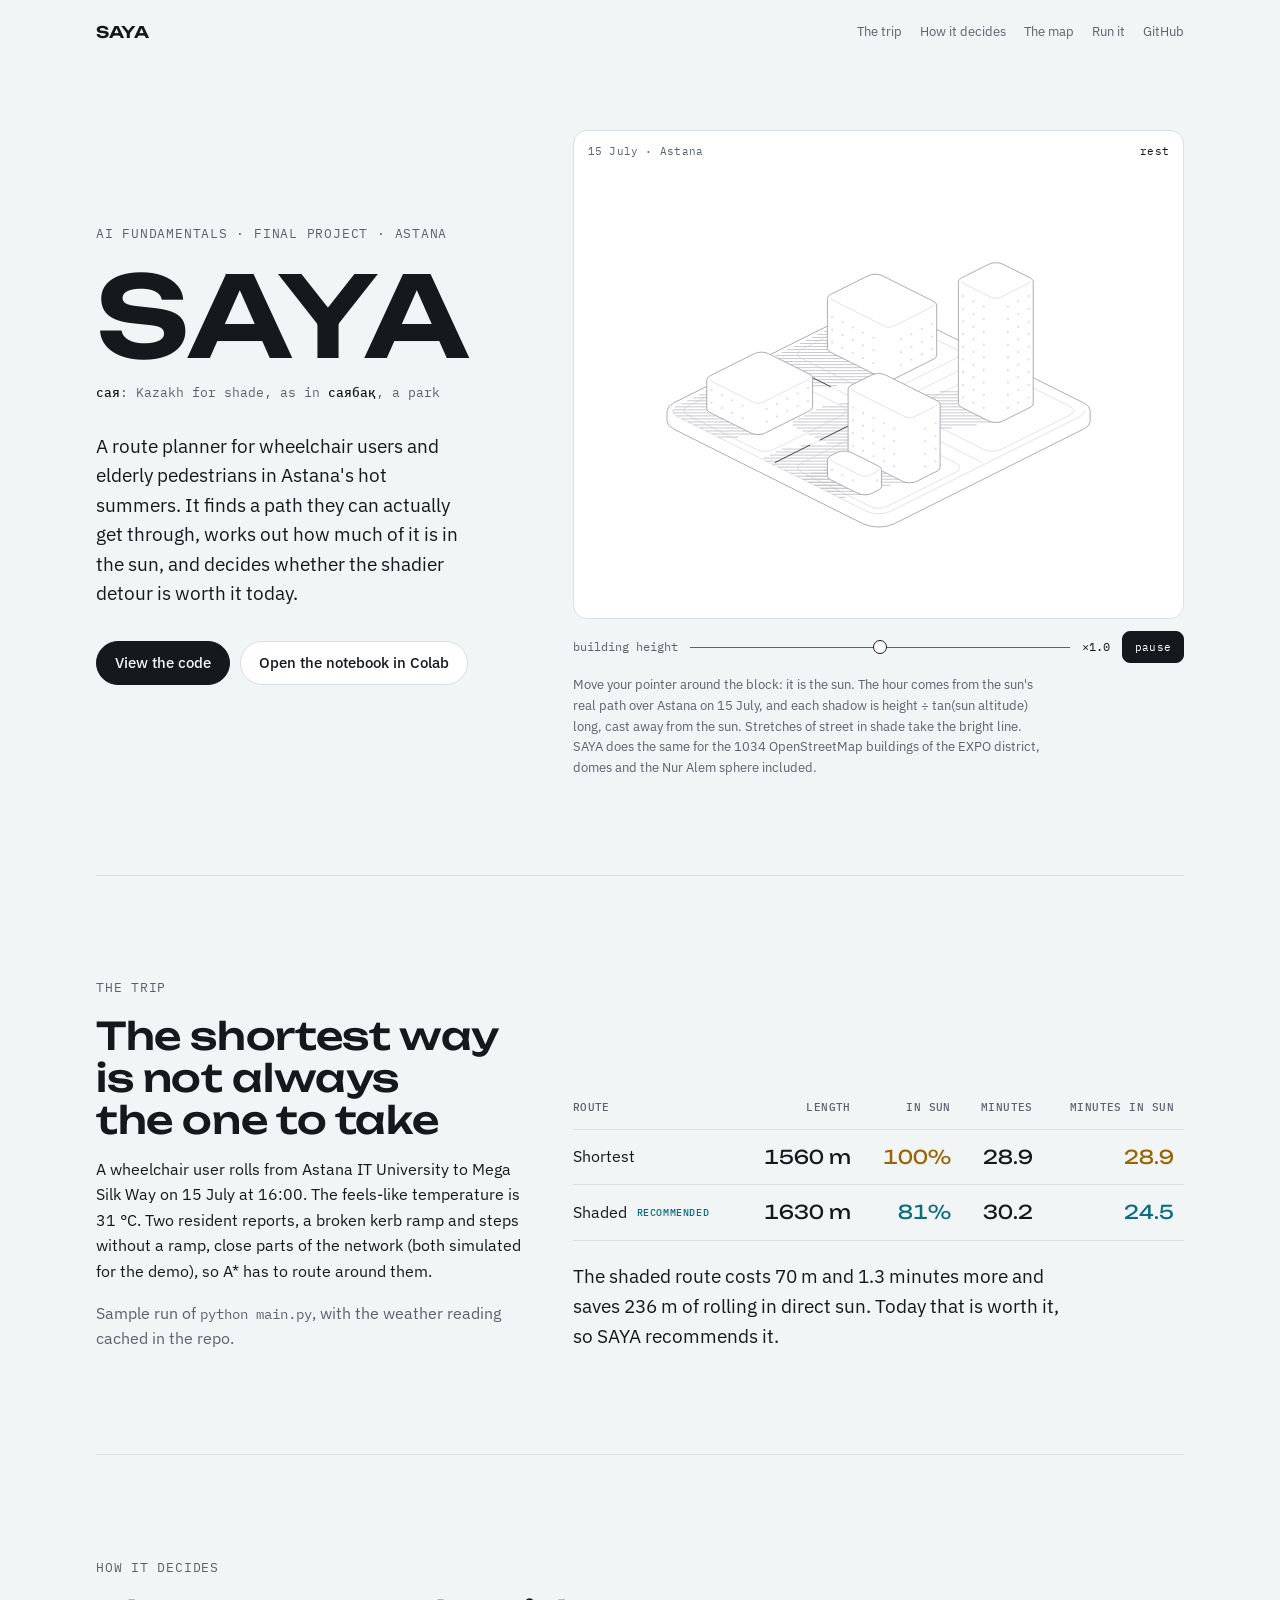
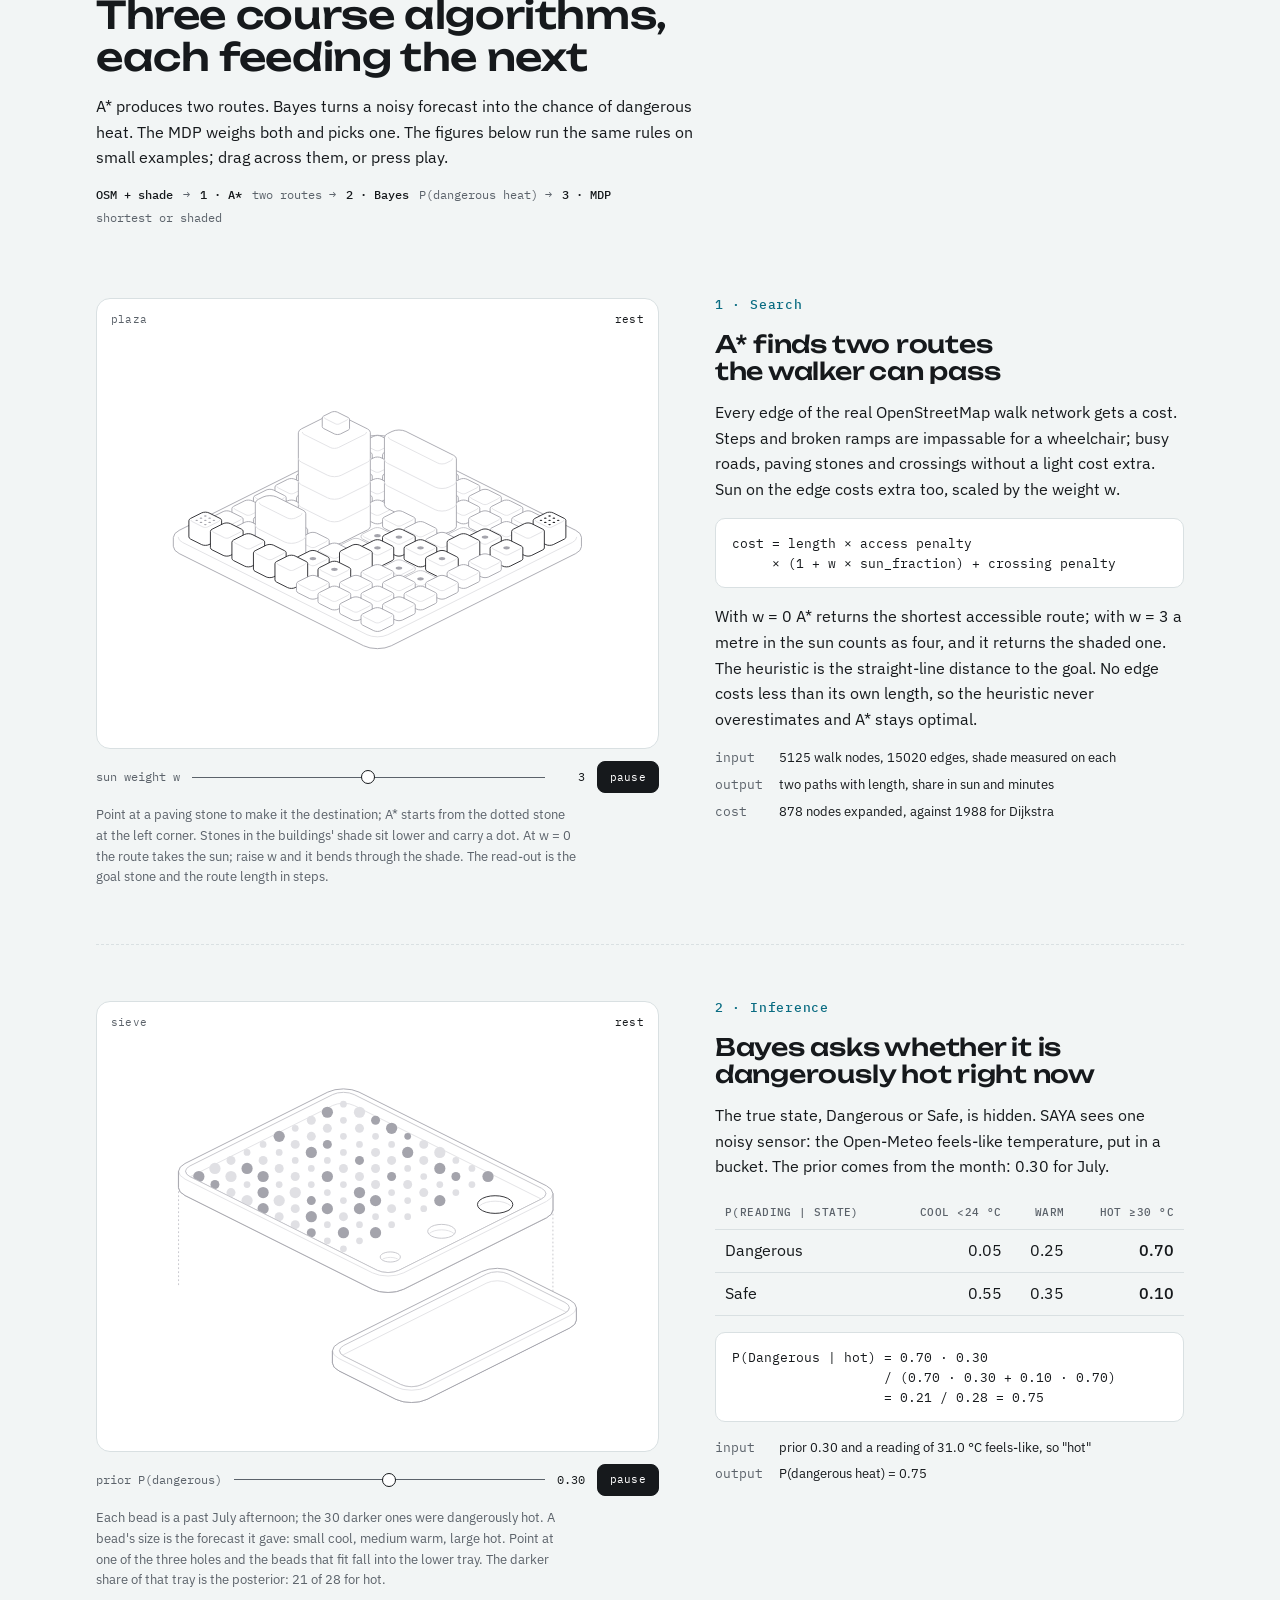
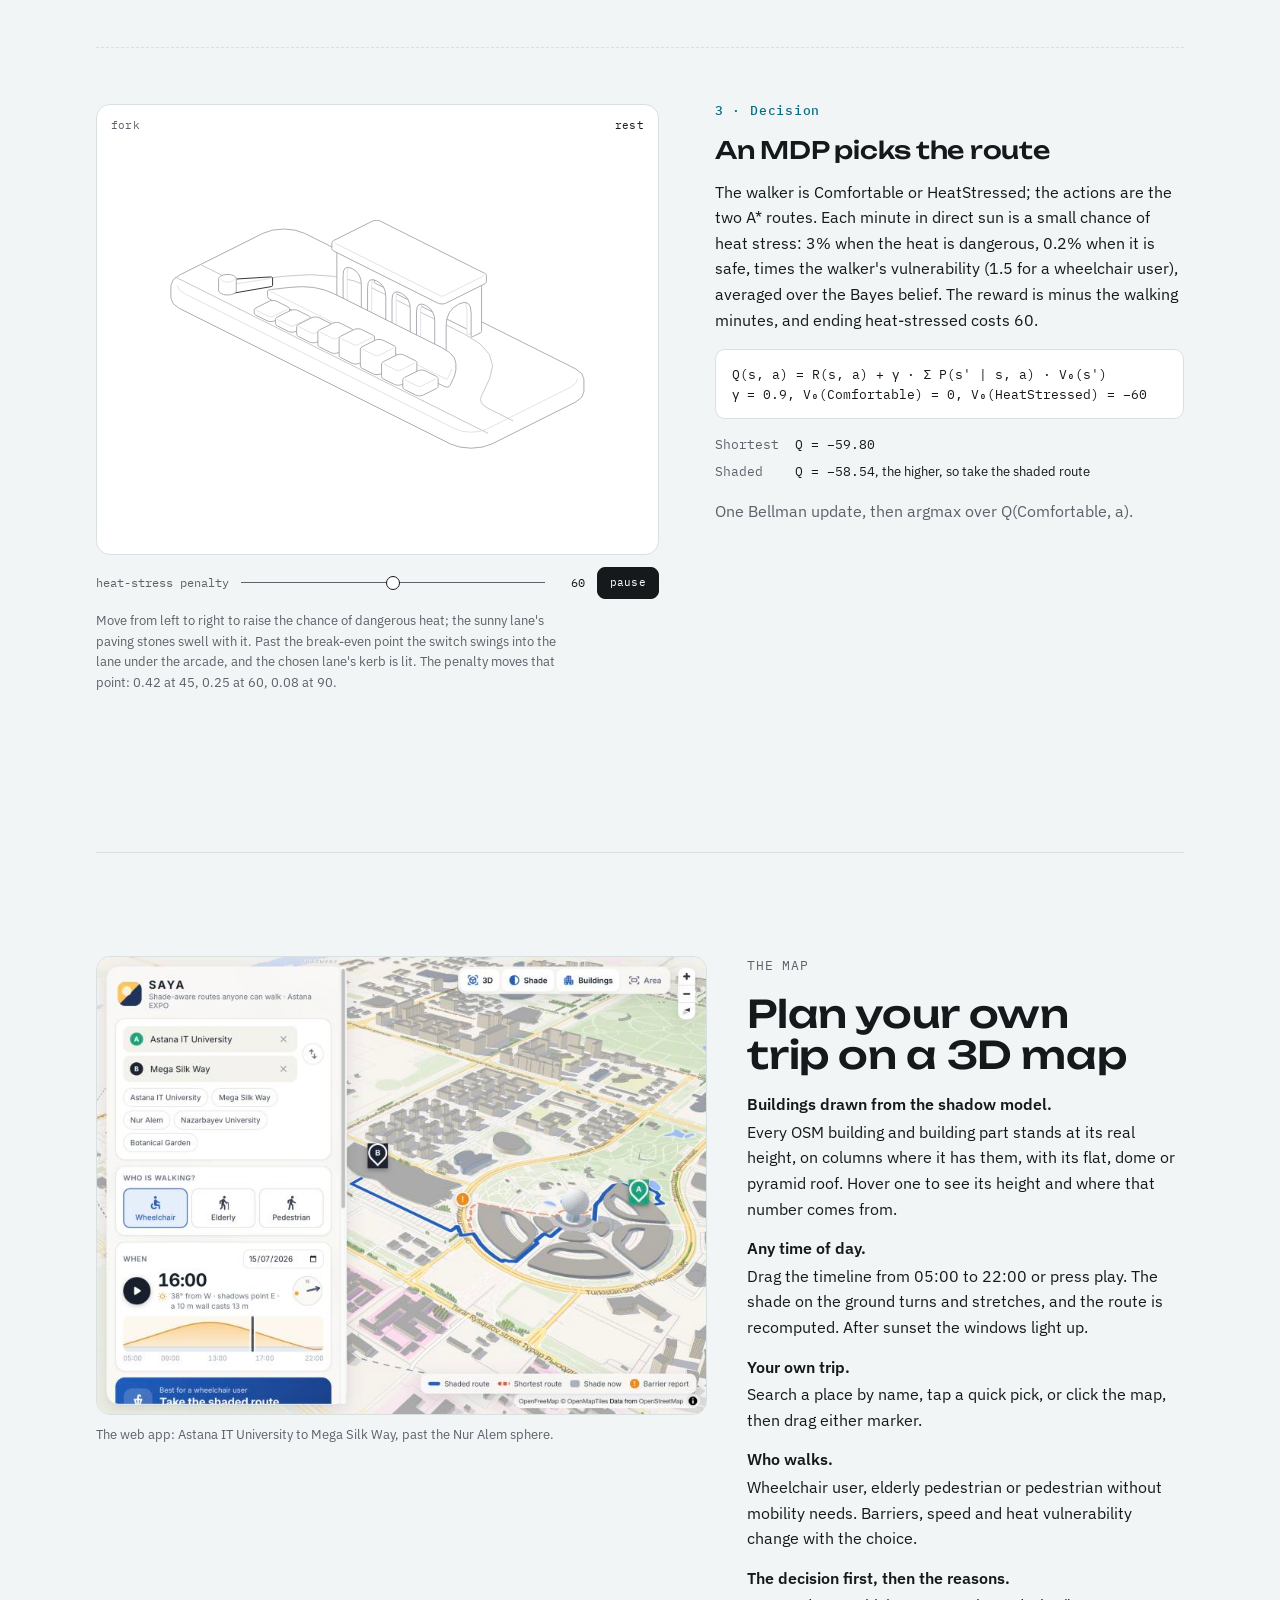
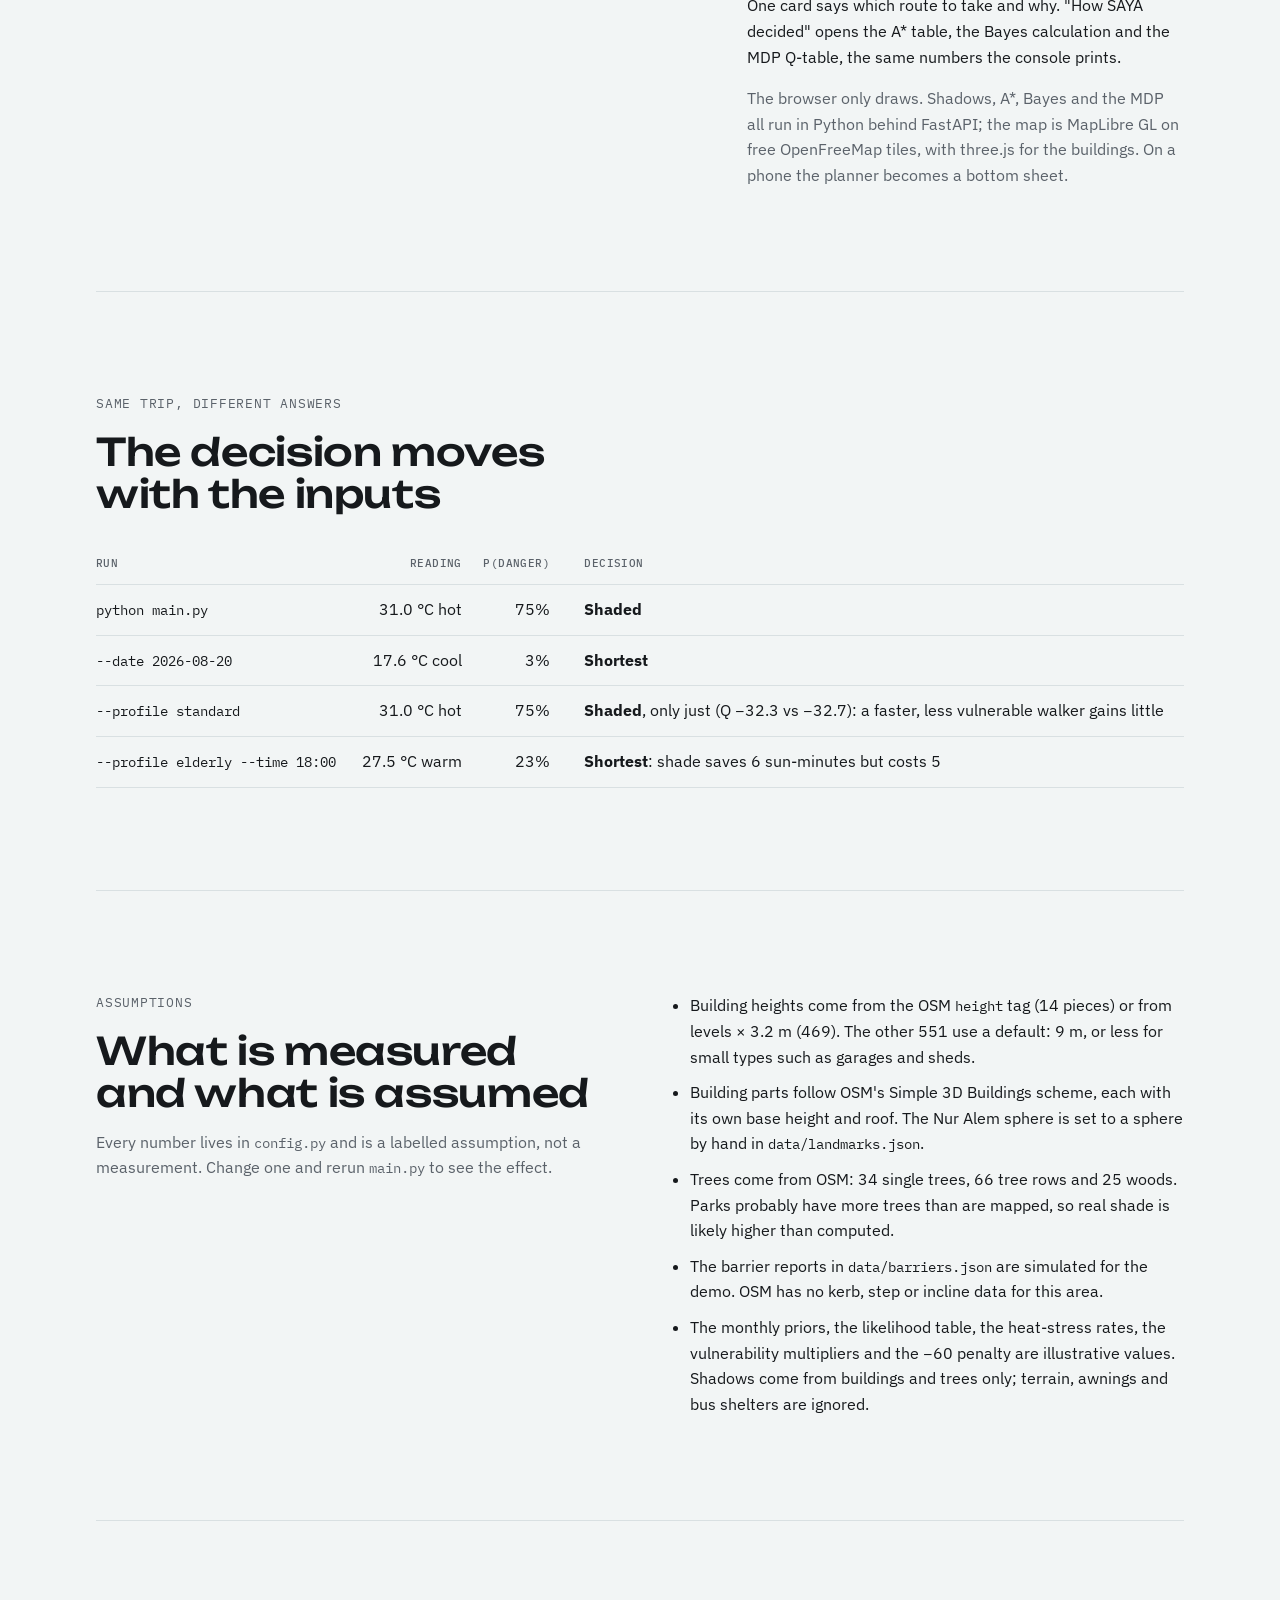
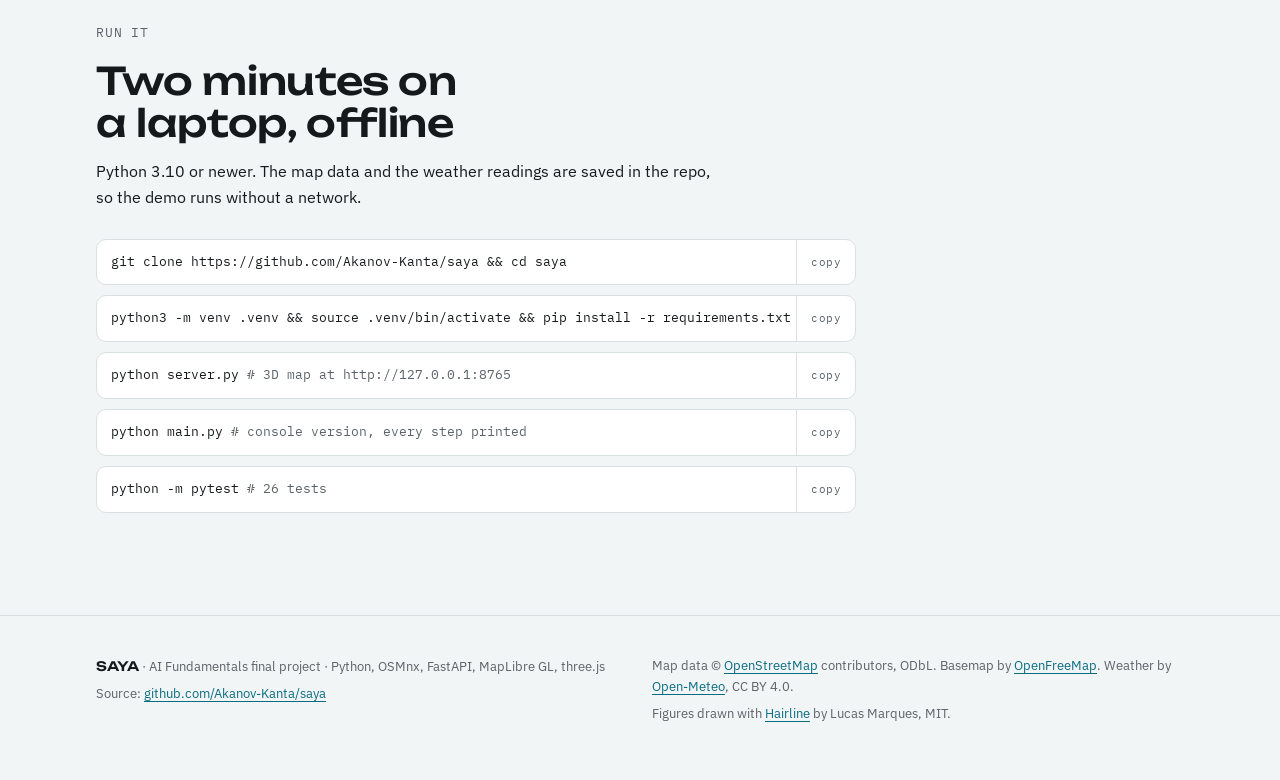
==== site/index.html @ 8e009474 "Add a landing page with interactive Hairline figures site/ holds a one-file landing page for SAYA: t" ====
<!doctype html>
<html lang="en">
<head>
<meta charset="utf-8">
<meta name="viewport" content="width=device-width, initial-scale=1, viewport-fit=cover">
<title>SAYA</title>
<meta name="claude:viewport-fit-sides" content="cover">
<link rel="icon" href="data:image/svg+xml,%3Csvg xmlns='http://www.w3.org/2000/svg' viewBox='0 0 32 32'%3E%3Ccircle cx='16' cy='16' r='11' fill='none' stroke='%2316191c' stroke-width='2.5'/%3E%3Cpath d='M16 5a11 11 0 0 1 0 22z' fill='%2316191c'/%3E%3C/svg%3E">
<meta name="description" content="SAYA finds accessible walking routes in Astana, measures how much of each is in the sun, and decides whether the shaded detour is worth it today. A* search, Bayesian inference and an MDP.">
<link rel="preconnect" href="https://fonts.googleapis.com">
<link rel="preconnect" href="https://fonts.gstatic.com" crossorigin>
<link rel="stylesheet" href="https://fonts.googleapis.com/css2?family=Unbounded:wght@400;500;600&family=IBM+Plex+Sans:wght@400;500;600&family=IBM+Plex+Mono:wght@400;500&display=swap">
<style>
  /* Layout: a field notebook. One reading column; the figure plates sit beside the text they explain,
     and the three algorithms run as a numbered sequence because each one feeds the next. */
  :root {
    --bg: #f2f5f5;        /* cool paper */
    --plate: #ffffff;     /* the figures' ground */
    --ink: #16191c;
    --muted: #5b626a;
    --line: #d9e0e2;
    --accent: #0a6c82;    /* steppe sky, darkened for text */
    --sun: #9a6200;       /* the flag's sun, darkened for text */
    --display: "Unbounded", "Avenir Next", "Segoe UI", system-ui, sans-serif;
    --body: "IBM Plex Sans", ui-sans-serif, system-ui, -apple-system, "Segoe UI", sans-serif;
    --mono: "IBM Plex Mono", ui-monospace, SFMono-Regular, Menlo, Consolas, monospace;
    --step--1: 0.8125rem; --step-0: 1rem; --step-1: 1.1875rem; --step-2: 1.5rem; --step-3: clamp(1.75rem, 1.3rem + 1.6vw, 2.375rem);
    --step-hero: clamp(3.5rem, 2rem + 7vw, 7rem);
    --radius: 14px;
  }
  @media (prefers-color-scheme: dark) {
    :root:not([data-theme="light"]) {
      --bg: #0c0f10; --plate: #08090a; --ink: #dfe4e9; --muted: #8e959d; --line: #222a2c;
      --accent: #4cc4dc; --sun: #e8b43a; color-scheme: dark;
    }
  }
  :root[data-theme="dark"] {
    --bg: #0c0f10; --plate: #08090a; --ink: #dfe4e9; --muted: #8e959d; --line: #222a2c;
    --accent: #4cc4dc; --sun: #e8b43a; color-scheme: dark;
  }

  * { box-sizing: border-box; }
  body {
    margin: 0; background: var(--bg); color: var(--ink);
    font: var(--step-0)/1.6 var(--body); -webkit-font-smoothing: antialiased;
  }
  .wrap {
    width: 100%; max-width: 1120px; margin: 0 auto;
    padding-left: max(16px, env(safe-area-inset-left, 0px)); padding-right: max(16px, env(safe-area-inset-right, 0px));
  }
  a { color: var(--accent); text-underline-offset: 3px; }
  a:focus-visible, button:focus-visible, input:focus-visible { outline: 2px solid var(--accent); outline-offset: 3px; }
  h1, h2, h3 { font-family: var(--display); font-weight: 500; line-height: 1.1; margin: 0; text-wrap: balance; letter-spacing: -0.01em; }
  h2 { font-size: var(--step-3); }
  h3 { font-size: var(--step-2); }
  p { margin: 0; text-wrap: pretty; }
  .mono, code, pre, .tag, output, .eyebrow, th { font-family: var(--mono); }
  code { font-size: 0.875em; }
  .eyebrow { font-size: var(--step--1); letter-spacing: 0.06em; text-transform: uppercase; color: var(--muted); }
  .muted { color: var(--muted); }
  .sun { color: var(--sun); }
  .shade { color: var(--accent); }
  section { padding-block: clamp(56px, 8vw, 104px); border-top: 1px solid var(--line); }
  /* every two-part row is one column on a phone; its parts may shrink, so a wide table scrolls in place */
  .hero, .trip, .step, .app, .two { grid-template-columns: minmax(0, 1fr); }
  .hero > *, .trip > *, .step > *, .app > *, .two > * { min-width: 0; }
  .prose { display: grid; gap: 16px; max-width: 62ch; align-content: start; }

  /* top bar */
  .bar { display: flex; flex-wrap: wrap; gap: 8px 20px; align-items: center; justify-content: space-between; padding-block: 20px; }
  .bar .mark { font-family: var(--display); font-weight: 600; letter-spacing: 0.04em; text-decoration: none; color: var(--ink); }
  .bar nav { display: flex; flex-wrap: wrap; gap: 4px 18px; font-size: var(--step--1); }
  .bar nav a { color: var(--muted); text-decoration: none; }
  .bar nav a:hover { color: var(--ink); }

  /* hero */
  .hero { display: grid; gap: 40px; align-items: center; padding-block: clamp(24px, 5vw, 64px) clamp(56px, 8vw, 96px); }
  @media (min-width: 920px) { .hero { grid-template-columns: minmax(0, 5fr) minmax(0, 7fr); } }
  .hero h1 { font-size: var(--step-hero); font-weight: 600; letter-spacing: 0.02em; line-height: 0.95; }
  .hero .gloss { font-family: var(--mono); font-size: var(--step--1); color: var(--muted); margin-top: 14px; }
  .hero .gloss b { font-weight: 500; color: var(--ink); }
  .hero .lead { font-size: var(--step-1); line-height: 1.55; margin-top: 28px; max-width: 34ch; }
  .actions { display: flex; flex-wrap: wrap; gap: 10px; margin-top: 32px; }
  .btn {
    display: inline-flex; align-items: center; gap: 8px; min-height: 44px; padding: 0 18px; border-radius: 999px;
    border: 1px solid var(--line); color: var(--ink); text-decoration: none; font-weight: 500; font-size: 0.9375rem; background: var(--plate);
  }
  .btn:hover { border-color: var(--ink); }
  .btn.primary { background: var(--ink); color: var(--bg); border-color: var(--ink); }
  .btn.primary:hover { background: var(--accent); border-color: var(--accent); }

  /* a figure plate, as the Hairline bench draws it */
  .fig { margin: 0; display: grid; gap: 12px; min-width: 0; }
  .plate { position: relative; background: var(--plate); border: 1px solid var(--line); border-radius: var(--radius); overflow: hidden; max-width: 100%; }
  .stage { --hairline-plate: var(--plate); max-width: 100%; }
  .tag { position: absolute; top: 12px; z-index: 1; font-size: 11px; letter-spacing: 0.02em; pointer-events: none; }
  .tag.name { left: 14px; color: var(--muted); }
  .tag.read { right: 14px; color: var(--ink); font-variant-numeric: tabular-nums; }
  .controls { display: flex; flex-wrap: wrap; align-items: center; gap: 6px 12px; font-size: 12px; }
  .controls label { font-family: var(--mono); color: var(--muted); }
  .controls output { min-width: 4ch; text-align: right; font-variant-numeric: tabular-nums; }
  input[type="range"] {
    flex: 1 1 110px; min-width: 0; height: 32px; margin: 0; background: transparent; cursor: pointer; -webkit-appearance: none; appearance: none;
  }
  input[type="range"]::-webkit-slider-runnable-track { height: 1px; background: var(--muted); }
  input[type="range"]::-webkit-slider-thumb { -webkit-appearance: none; width: 14px; height: 14px; margin-top: -6.5px; border-radius: 50%; border: 1px solid var(--ink); background: var(--plate); }
  input[type="range"]::-moz-range-track { height: 1px; background: var(--muted); }
  input[type="range"]::-moz-range-thumb { width: 12px; height: 12px; border-radius: 50%; border: 1px solid var(--ink); background: var(--plate); }
  .play {
    height: 32px; padding: 0 12px; border: 1px solid var(--line); border-radius: 8px; background: transparent; color: var(--ink);
    font: 11px/1 var(--mono); letter-spacing: 0.02em; cursor: pointer;
  }
  .play[aria-pressed="true"] { background: var(--ink); color: var(--plate); border-color: var(--ink); }
  figcaption { font-size: var(--step--1); color: var(--muted); max-width: 60ch; }

  /* the trip */
  .trip { display: grid; gap: 40px; }
  @media (min-width: 920px) { .trip { grid-template-columns: minmax(0, 5fr) minmax(0, 7fr); align-items: end; } }
  .scroll { overflow-x: auto; min-width: 0; }
  table { border-collapse: collapse; width: 100%; font-variant-numeric: tabular-nums; }
  th, td { text-align: right; padding: 12px 10px; border-bottom: 1px solid var(--line); white-space: nowrap; }
  th { font-size: 11px; font-weight: 500; letter-spacing: 0.04em; text-transform: uppercase; color: var(--muted); }
  th:first-child, td:first-child { text-align: left; padding-left: 0; }
  td.big { font-family: var(--display); font-size: var(--step-1); }
  tr.win td:first-child::after { content: "recommended"; margin-left: 10px; font: 500 10px/1 var(--mono); letter-spacing: 0.06em; text-transform: uppercase; color: var(--accent); vertical-align: 2px; }
  .verdict { margin-top: 20px; font-size: var(--step-1); max-width: 46ch; }

  /* the three steps */
  .steps-head { display: grid; gap: 16px; max-width: 62ch; margin-bottom: clamp(40px, 6vw, 72px); }
  .flow { display: flex; flex-wrap: wrap; gap: 6px 10px; align-items: center; font: 12px/1.4 var(--mono); color: var(--muted); }
  .flow b { font-weight: 500; color: var(--ink); }
  .step { display: grid; gap: 32px; padding-block: clamp(32px, 5vw, 56px); border-top: 1px dashed var(--line); }
  .step:first-of-type { border-top: 0; padding-top: 0; }
  @media (min-width: 920px) { .step { grid-template-columns: minmax(0, 6fr) minmax(0, 5fr); gap: 56px; align-items: start; } }
  .step .num { font: 500 var(--step--1)/1 var(--mono); color: var(--accent); letter-spacing: 0.06em; }
  .step .copy { display: grid; gap: 16px; min-width: 0; }
  .step .copy h3 { margin-top: 4px; }
  .io { display: grid; grid-template-columns: max-content minmax(0, 1fr); gap: 6px 16px; font-size: var(--step--1); margin: 0; }
  .io dt { font-family: var(--mono); color: var(--muted); }
  .io dd { margin: 0; }
  pre {
    margin: 0; padding: 14px 16px; border: 1px solid var(--line); border-radius: 10px; background: var(--plate);
    font-size: 12.5px; line-height: 1.6; overflow-x: auto; white-space: pre;
  }
  .lik th, .lik td { padding: 8px 10px; }
  .lik td.on { color: var(--ink); font-weight: 500; }

  /* the app */
  .app { display: grid; gap: 40px; }
  @media (min-width: 920px) { .app { grid-template-columns: minmax(0, 7fr) minmax(0, 5fr); align-items: start; } }
  .shot { margin: 0; display: grid; gap: 10px; }
  .shot img { display: block; width: 100%; height: auto; border-radius: var(--radius); border: 1px solid var(--line); }
  .features { list-style: none; padding: 0; margin: 0; display: grid; gap: 14px; }
  .features li { display: grid; gap: 2px; }
  .features b { font-weight: 600; }

  /* runs, assumptions */
  .two { display: grid; gap: 40px; }
  @media (min-width: 920px) { .two { grid-template-columns: minmax(0, 1fr) minmax(0, 1fr); gap: 64px; } }
  .runs td:last-child, .runs th:last-child { text-align: left; white-space: normal; min-width: 24ch; padding-left: 24px; }
  .runs td code { white-space: nowrap; }
  .list { margin: 0; padding-left: 1.1em; display: grid; gap: 10px; }

  /* run it */
  .cmds { display: grid; gap: 10px; max-width: 760px; }
  .cmd { display: flex; align-items: stretch; gap: 0; border: 1px solid var(--line); border-radius: 10px; background: var(--plate); overflow: hidden; min-width: 0; }
  .cmd code { flex: 1; min-width: 0; padding: 12px 14px; font-size: 13px; white-space: nowrap; overflow-x: auto; }
  .cmd .hint { color: var(--muted); }
  .cmd button {
    flex: none; border: 0; border-left: 1px solid var(--line); background: transparent; color: var(--muted); padding: 0 14px;
    font: 11px/1 var(--mono); letter-spacing: 0.04em; cursor: pointer;
  }
  .cmd button:hover { color: var(--ink); }

  footer { border-top: 1px solid var(--line); padding-block: 40px 56px; font-size: var(--step--1); color: var(--muted); }
  footer .cols { display: grid; gap: 24px; }
  @media (min-width: 760px) { footer .cols { grid-template-columns: minmax(0, 1fr) minmax(0, 1fr); } }
  footer p + p { margin-top: 6px; }

  @media (max-width: 520px) {
    pre { font-size: 10.5px; padding: 12px; }
    .lik th, .lik td { padding: 8px 5px; }
    .lik th { font-size: 10px; letter-spacing: 0.02em; }
  }
  @media (prefers-reduced-motion: reduce) { * { transition: none !important; } }
</style>
</head>
<body>
<div class="wrap">
  <header class="bar">
    <a class="mark" href="#top">SAYA</a>
    <nav aria-label="Sections">
      <a href="#trip">The trip</a>
      <a href="#how">How it decides</a>
      <a href="#app">The map</a>
      <a href="#run">Run it</a>
      <a href="https://github.com/Akanov-Kanta/saya">GitHub</a>
    </nav>
  </header>

  <main id="top">
    <div class="hero">
      <div>
        <p class="eyebrow">AI Fundamentals · final project · Astana</p>
        <h1 style="margin-top:18px">SAYA</h1>
        <p class="gloss"><b>сая</b>: Kazakh for shade, as in <b>саябақ</b>, a park</p>
        <p class="lead">A route planner for wheelchair users and elderly pedestrians in Astana's hot summers. It finds a path they can actually get through, works out how much of it is in the sun, and decides whether the shadier detour is worth it today.</p>
        <div class="actions">
          <a class="btn primary" href="https://github.com/Akanov-Kanta/saya">View the code</a>
          <a class="btn" href="https://colab.research.google.com/github/Akanov-Kanta/saya/blob/main/SAYA_algorithms.ipynb">Open the notebook in Colab</a>
        </div>
      </div>
      <figure class="fig" data-figure="shade">
        <div class="plate">
          <span class="tag name">15 July · Astana</span><span class="tag read" aria-live="polite">rest</span>
          <div class="stage"></div>
        </div>
        <div class="controls">
          <label for="r-shade">building height</label>
          <input id="r-shade" type="range" min="0" max="1" step="0.01" value="0.5">
          <output for="r-shade">×1</output>
          <button class="play" type="button" aria-pressed="false">play</button>
        </div>
        <figcaption>Move your pointer around the block: it is the sun. The hour comes from the sun's real path over Astana on 15 July, and each shadow is height ÷ tan(sun altitude) long, cast away from the sun. Stretches of street in shade take the bright line. SAYA does the same for the 1034 OpenStreetMap buildings of the EXPO district, domes and the Nur Alem sphere included.</figcaption>
      </figure>
    </div>

    <section id="trip">
      <div class="trip">
        <div class="prose">
          <p class="eyebrow">The trip</p>
          <h2>The shortest way is not always the one to take</h2>
          <p>A wheelchair user rolls from Astana IT University to Mega Silk Way on 15 July at 16:00. The feels-like temperature is 31&nbsp;°C. Two resident reports, a broken kerb ramp and steps without a ramp, close parts of the network (both simulated for the demo), so A* has to route around them.</p>
          <p class="muted">Sample run of <code>python main.py</code>, with the weather reading cached in the repo.</p>
        </div>
        <div>
          <div class="scroll">
            <table>
              <thead><tr><th>Route</th><th>Length</th><th>In sun</th><th>Minutes</th><th>Minutes in sun</th></tr></thead>
              <tbody>
                <tr><td>Shortest</td><td class="big">1560 m</td><td class="big sun">100%</td><td class="big">28.9</td><td class="big sun">28.9</td></tr>
                <tr class="win"><td>Shaded</td><td class="big">1630 m</td><td class="big shade">81%</td><td class="big">30.2</td><td class="big shade">24.5</td></tr>
              </tbody>
            </table>
          </div>
          <p class="verdict">The shaded route costs 70&nbsp;m and 1.3&nbsp;minutes more and saves 236&nbsp;m of rolling in direct sun. Today that is worth it, so SAYA recommends it.</p>
        </div>
      </div>
    </section>

    <section id="how">
      <div class="steps-head">
        <p class="eyebrow">How it decides</p>
        <h2>Three course algorithms, each feeding the next</h2>
        <p>A* produces two routes. Bayes turns a noisy forecast into the chance of dangerous heat. The MDP weighs both and picks one. The figures below run the same rules on small examples; drag across them, or press play.</p>
        <p class="flow" aria-label="Pipeline"><b>OSM + shade</b> → <b>1 · A*</b> two routes → <b>2 · Bayes</b> P(dangerous heat) → <b>3 · MDP</b> shortest or shaded</p>
      </div>

      <article class="step" id="astar">
        <figure class="fig" data-figure="plaza">
          <div class="plate">
            <span class="tag name">plaza</span><span class="tag read" aria-live="polite">rest</span>
            <div class="stage"></div>
          </div>
          <div class="controls">
            <label for="r-plaza">sun weight w</label>
            <input id="r-plaza" type="range" min="0" max="1" step="0.01" value="0.5">
            <output for="r-plaza">3</output>
            <button class="play" type="button" aria-pressed="false">play</button>
          </div>
          <figcaption>Point at a paving stone to make it the destination; A* starts from the dotted stone at the left corner. Stones in the buildings' shade sit lower and carry a dot. At w = 0 the route takes the sun; raise w and it bends through the shade. The read-out is the goal stone and the route length in steps.</figcaption>
        </figure>
        <div class="copy">
          <p class="num">1 · Search</p>
          <h3>A* finds two routes the walker can pass</h3>
          <p>Every edge of the real OpenStreetMap walk network gets a cost. Steps and broken ramps are impassable for a wheelchair; busy roads, paving stones and crossings without a light cost extra. Sun on the edge costs extra too, scaled by the weight w.</p>
          <pre>cost = length × access penalty
     × (1 + w × sun_fraction) + crossing penalty</pre>
          <p>With w = 0 A* returns the shortest accessible route; with w = 3 a metre in the sun counts as four, and it returns the shaded one. The heuristic is the straight-line distance to the goal. No edge costs less than its own length, so the heuristic never overestimates and A* stays optimal.</p>
          <dl class="io">
            <dt>input</dt><dd>5125 walk nodes, 15020 edges, shade measured on each</dd>
            <dt>output</dt><dd>two paths with length, share in sun and minutes</dd>
            <dt>cost</dt><dd>878 nodes expanded, against 1988 for Dijkstra</dd>
          </dl>
        </div>
      </article>

      <article class="step" id="bayes">
        <figure class="fig" data-figure="sieve">
          <div class="plate">
            <span class="tag name">sieve</span><span class="tag read" aria-live="polite">rest</span>
            <div class="stage"></div>
          </div>
          <div class="controls">
            <label for="r-sieve">prior P(dangerous)</label>
            <input id="r-sieve" type="range" min="0" max="1" step="0.01" value="0.5">
            <output for="r-sieve">0.30</output>
            <button class="play" type="button" aria-pressed="false">play</button>
          </div>
          <figcaption>Each bead is a past July afternoon; the 30 darker ones were dangerously hot. A bead's size is the forecast it gave: small cool, medium warm, large hot. Point at one of the three holes and the beads that fit fall into the lower tray. The darker share of that tray is the posterior: 21 of 28 for hot.</figcaption>
        </figure>
        <div class="copy">
          <p class="num">2 · Inference</p>
          <h3>Bayes asks whether it is dangerously hot right now</h3>
          <p>The true state, Dangerous or Safe, is hidden. SAYA sees one noisy sensor: the Open-Meteo feels-like temperature, put in a bucket. The prior comes from the month: 0.30 for July.</p>
          <div class="scroll">
            <table class="lik">
              <thead><tr><th>P(reading | state)</th><th>cool &lt;24 °C</th><th>warm</th><th>hot ≥30 °C</th></tr></thead>
              <tbody>
                <tr><td>Dangerous</td><td>0.05</td><td>0.25</td><td class="on">0.70</td></tr>
                <tr><td>Safe</td><td>0.55</td><td>0.35</td><td class="on">0.10</td></tr>
              </tbody>
            </table>
          </div>
          <pre>P(Dangerous | hot) = 0.70 · 0.30
                   / (0.70 · 0.30 + 0.10 · 0.70)
                   = 0.21 / 0.28 = 0.75</pre>
          <dl class="io">
            <dt>input</dt><dd>prior 0.30 and a reading of 31.0 °C feels-like, so "hot"</dd>
            <dt>output</dt><dd>P(dangerous heat) = 0.75</dd>
          </dl>
        </div>
      </article>

      <article class="step" id="mdp">
        <figure class="fig" data-figure="fork">
          <div class="plate">
            <span class="tag name">fork</span><span class="tag read" aria-live="polite">rest</span>
            <div class="stage"></div>
          </div>
          <div class="controls">
            <label for="r-fork">heat-stress penalty</label>
            <input id="r-fork" type="range" min="0" max="1" step="0.01" value="0.5">
            <output for="r-fork">60</output>
            <button class="play" type="button" aria-pressed="false">play</button>
          </div>
          <figcaption>Move from left to right to raise the chance of dangerous heat; the sunny lane's paving stones swell with it. Past the break-even point the switch swings into the lane under the arcade, and the chosen lane's kerb is lit. The penalty moves that point: 0.42 at 45, 0.25 at 60, 0.08 at 90.</figcaption>
        </figure>
        <div class="copy">
          <p class="num">3 · Decision</p>
          <h3>An MDP picks the route</h3>
          <p>The walker is Comfortable or HeatStressed; the actions are the two A* routes. Each minute in direct sun is a small chance of heat stress: 3% when the heat is dangerous, 0.2% when it is safe, times the walker's vulnerability (1.5 for a wheelchair user), averaged over the Bayes belief. The reward is minus the walking minutes, and ending heat-stressed costs 60.</p>
          <pre>Q(s, a) = R(s, a) + γ · Σ P(s' | s, a) · V₀(s')
γ = 0.9, V₀(Comfortable) = 0, V₀(HeatStressed) = −60</pre>
          <dl class="io">
            <dt>Shortest</dt><dd><span class="mono">Q = −59.80</span></dd>
            <dt>Shaded</dt><dd><span class="mono">Q = −58.54</span>, the higher, so take the shaded route</dd>
          </dl>
          <p class="muted">One Bellman update, then argmax over Q(Comfortable, a).</p>
        </div>
      </article>
    </section>

    <section id="app">
      <div class="app">
        <figure class="shot">
          <img src="[data-uri]" width="800" height="600" alt="The SAYA web app: 3D buildings of the EXPO district with the Nur Alem sphere, a trip from Astana IT University to Mega Silk Way with the recommended shaded route in blue and the shortest route dashed in red, and the planner panel with the profile, the time of day and the decision">
          <figcaption class="muted">The web app: Astana IT University to Mega Silk Way, past the Nur Alem sphere.</figcaption>
        </figure>
        <div class="prose">
          <p class="eyebrow">The map</p>
          <h2>Plan your own trip on a 3D map</h2>
          <ul class="features">
            <li><b>Buildings drawn from the shadow model.</b> <span>Every OSM building and building part stands at its real height, on columns where it has them, with its flat, dome or pyramid roof. Hover one to see its height and where that number comes from.</span></li>
            <li><b>Any time of day.</b> <span>Drag the timeline from 05:00 to 22:00 or press play. The shade on the ground turns and stretches, and the route is recomputed. After sunset the windows light up.</span></li>
            <li><b>Your own trip.</b> <span>Search a place by name, tap a quick pick, or click the map, then drag either marker.</span></li>
            <li><b>Who walks.</b> <span>Wheelchair user, elderly pedestrian or pedestrian without mobility needs. Barriers, speed and heat vulnerability change with the choice.</span></li>
            <li><b>The decision first, then the reasons.</b> <span>One card says which route to take and why. "How SAYA decided" opens the A* table, the Bayes calculation and the MDP Q-table, the same numbers the console prints.</span></li>
          </ul>
          <p class="muted">The browser only draws. Shadows, A*, Bayes and the MDP all run in Python behind FastAPI; the map is MapLibre GL on free OpenFreeMap tiles, with three.js for the buildings. On a phone the planner becomes a bottom sheet.</p>
        </div>
      </div>
    </section>

    <section id="answers">
      <div class="prose" style="margin-bottom:28px">
        <p class="eyebrow">Same trip, different answers</p>
        <h2>The decision moves with the inputs</h2>
      </div>
          <div class="scroll">
            <table class="runs">
              <thead><tr><th>Run</th><th>Reading</th><th>P(danger)</th><th>Decision</th></tr></thead>
              <tbody>
                <tr><td><code>python main.py</code></td><td>31.0 °C hot</td><td>75%</td><td><b>Shaded</b></td></tr>
                <tr><td><code>--date 2026-08-20</code></td><td>17.6 °C cool</td><td>3%</td><td><b>Shortest</b></td></tr>
                <tr><td><code>--profile standard</code></td><td>31.0 °C hot</td><td>75%</td><td><b>Shaded</b>, only just (Q −32.3 vs −32.7): a faster, less vulnerable walker gains little</td></tr>
                <tr><td><code>--profile elderly --time 18:00</code></td><td>27.5 °C warm</td><td>23%</td><td><b>Shortest</b>: shade saves 6 sun-minutes but costs 5</td></tr>
              </tbody>
            </table>
          </div>
    </section>

    <section id="assumptions">
      <div class="two">
        <div class="prose">
          <p class="eyebrow">Assumptions</p>
          <h2>What is measured and what is assumed</h2>
          <p class="muted">Every number lives in <code>config.py</code> and is a labelled assumption, not a measurement. Change one and rerun <code>main.py</code> to see the effect.</p>
        </div>
          <ul class="list">
            <li>Building heights come from the OSM <code>height</code> tag (14 pieces) or from levels × 3.2&nbsp;m (469). The other 551 use a default: 9&nbsp;m, or less for small types such as garages and sheds.</li>
            <li>Building parts follow OSM's Simple 3D Buildings scheme, each with its own base height and roof. The Nur Alem sphere is set to a sphere by hand in <code>data/landmarks.json</code>.</li>
            <li>Trees come from OSM: 34 single trees, 66 tree rows and 25 woods. Parks probably have more trees than are mapped, so real shade is likely higher than computed.</li>
            <li>The barrier reports in <code>data/barriers.json</code> are simulated for the demo. OSM has no kerb, step or incline data for this area.</li>
            <li>The monthly priors, the likelihood table, the heat-stress rates, the vulnerability multipliers and the −60 penalty are illustrative values. Shadows come from buildings and trees only; terrain, awnings and bus shelters are ignored.</li>
          </ul>
      </div>
    </section>

    <section id="run">
      <div class="prose" style="margin-bottom:28px">
        <p class="eyebrow">Run it</p>
        <h2>Two minutes on a laptop, offline</h2>
        <p>Python 3.10 or newer. The map data and the weather readings are saved in the repo, so the demo runs without a network.</p>
      </div>
      <div class="cmds">
        <div class="cmd"><code>git clone https://github.com/Akanov-Kanta/saya &amp;&amp; cd saya</code><button type="button">copy</button></div>
        <div class="cmd"><code>python3 -m venv .venv &amp;&amp; source .venv/bin/activate &amp;&amp; pip install -r requirements.txt</code><button type="button">copy</button></div>
        <div class="cmd"><code>python server.py <span class="hint"># 3D map at http://127.0.0.1:8765</span></code><button type="button">copy</button></div>
        <div class="cmd"><code>python main.py <span class="hint"># console version, every step printed</span></code><button type="button">copy</button></div>
        <div class="cmd"><code>python -m pytest <span class="hint"># 26 tests</span></code><button type="button">copy</button></div>
      </div>
    </section>
  </main>
</div>

<footer>
  <div class="wrap cols">
    <div>
      <p><b style="color:var(--ink);font-family:var(--display);font-weight:600">SAYA</b> · AI Fundamentals final project · Python, OSMnx, FastAPI, MapLibre GL, three.js</p>
      <p>Source: <a href="https://github.com/Akanov-Kanta/saya">github.com/Akanov-Kanta/saya</a></p>
    </div>
    <div>
      <p>Map data © <a href="https://www.openstreetmap.org/copyright">OpenStreetMap</a> contributors, ODbL. Basemap by <a href="https://openfreemap.org">OpenFreeMap</a>. Weather by <a href="https://open-meteo.com">Open-Meteo</a>, CC BY 4.0.</p>
      <p>Figures drawn with <a href="https://github.com/lucasmarkes/hairline">Hairline</a> by Lucas Marques, MIT.</p>
    </div>
  </div>
</footer>

<script>
/* hairline kernel sha256:346b48bdef2cdfafd5343eba01494255cf75f9c078e6fcd1aafc62bab62980a1 */
/*
 * HL: everything a figure may call. Read this index; the code under it is the
 * package's src/core, unchanged, and a figure should not need to read it.
 *
 * Every figure is drawn in a 400 × 320 viewBox. World space is x/y on the
 * ground and z up. Plates are filled with the ground colour and painted back
 * to front, so a nearer one covers a farther one: append in that order. At
 * the default camera, Cam(45, 0.5, S), +x runs down to the right and +y down
 * to the left, so the corner with the largest x and y is nearest the viewer:
 * append by ascending x + y, from the far corner (smallest x and y) to it.
 *
 * Camera
 *   Cam(azDeg, k, S)                       a camera: azimuth in degrees, k = sin(elevation) (0.5 is the 2:1 view), S = scale
 *   fit(C, points, cx, cy)                 centres the box of [x, y, z] points on (cx, cy); call it once, before proj
 *                                          it only centres, it never scales: choose S by trying values, with the most extreme pose in points.
 *                                          The six figures use S 1.42 to 2.12; the boxes they fit come out 230 to 310 wide and 180 to 245 tall
 *   proj(C)                                returns P(x, y, z), which gives [sx, sy]
 *   unproj(C, sx, sy, z)                   the world [x, y] under a screen point, on the plane at height z
 *   facing(C)                              returns front(sample): whether a ring sample faces the camera
 * Rounded solids
 *   rrect(u0, v0, u1, v1, r, n)            a rounded rectangle, as a ring of samples {u, v, nu, nv}
 *   circ(R, n)                             a circle, as a ring
 *   rings(x0, y0, x1, y1, r, b)            [ring, inner]: a rounded footprint and its crease ring, inset by b
 *                                          r, the corner radius, is cut to half the shorter side. b, the crease's inset in world units
 *                                          (0.6 to 2.2 in the figures), must stay under half the shorter side or the crease turns inside out
 *   prism(P, front, ring, inner, z0, z1)   {sil, crease}: a solid standing from z0 to z1, as two path strings
 *   ringAt(P, ring, z)                     the ring's points, projected at height z
 *   run(ring, keep)                        the one cyclic run of samples that pass keep
 *   hull(points)                           the convex hull of screen points
 *   extremes(P, ring)                      [left, right, nearest] samples: where dashed drops fall from
 *   fillet(points, radii, n)               rounds every vertex of a closed polygon; returns the new points
 *                                          radii is an array, one radius per vertex, each cut to half its shorter edge; a single number gives NaN.
 *                                          n is the steps round each corner, default 4: each vertex becomes n + 1 points
 *   ghost(P, front, ring, z0, depth)       a reflection's path {d, y0, y1}; reflect() draws it for you
 * Paths and numbers
 *   poly(points)                           a closed path string
 *   open(points)                           an open polyline string
 *   seg(a, b)                              one segment between two screen points [sx, sy], as its own subpath; project world points with P first
 *   clamp(v, a, b)
 *   lerp(a, b, t)
 *   rad(deg)
 *   r2(n)                                  two decimals
 * The continuous clock: one spring per moving number
 *   spring(x, opts)                        at rest on x; write .t to retarget; opts {k, c, m, eps}, default k 100, c 18, m 1
 *   stepS(sp, dt)                          advances by dt seconds; returns whether it is still moving
 * The discrete clock: a 700ms tween on (.32, .72, 0, 1)
 *   tween(v, dur)                          at rest on v; dur defaults to 700 (ms)
 *   tset(tw, to, now, delay)               retargets from where it is, after delay ms: the stagger
 *                                          the same target again does nothing, so calling it on every pointer move is safe
 *   tval(tw, now)                          its value at now
 *   tdone(tw, now)                         whether it has landed
 *   bezier(x1, y1, x2, y2)                 a CSS cubic-bezier, as a function of progress
 *   EASE_LIFT                              the lift curve itself
 *   reducedMotion()                        true when the reader asked for less motion; springs and tweens already land at once
 *   setReducedMotion(on)                   the loop's business, not a figure's
 * Drawing
 *   mk(tag, attrs, parent)                 one svg element: the only way a figure makes a node
 *   solid(parent)                          {g, sil, cr}: a group holding a silhouette path and a crease path
 *   put(solid, paths)                      writes prism()'s {sil, crease} into solid()'s {sil, cr}: sil into sil, crease into cr
 *   flatDot(parent, C, r, cls)             a dot lying on the ground plane; cls is "dot", "dot m" or "dot off"
 *   place(el, point)                       moves a dot or a circle to [sx, sy]
 *   reflect(svg, parent, P, front, ring, z0, depth)   a fading mirror under a solid
 *   fade(svg, y0, y1, a0)                  a vertical fade, as a mask; returns the value for a mask attribute
 * Life
 *   register(stage, tick)                  joins the one frame loop; tick(dt in seconds, now in ms) returns true to ask for another frame; gives {wake, unregister}
 *   pointer(stage, handlers)               {move(point), down(point), leave()}, points in viewBox units; returns its disposer
 *   disposer()                             {add, on, dispose}: collects tear-down, so destroy is bag.dispose
 * The bench's business, not a figure's
 *   css(lightDark)
 *   inject(root)
 *   tour(stage, stops, onStop)             an unseen pointer that walks the stops, [x, y] in viewBox units or null to leave, and gives way to a real one; onStop(i) on each arrival; returns {stop}
 *   LAP                                    the default stops: a diamond around the centre, then a leave
 *
 * Classes, on path, polygon, ellipse and line. They are the whole palette; a
 * figure sets no colour, width or fill of its own.
 *     (none)   filled with the ground colour, medium stroke
 *     sil      the silhouette's stroke        hi    the bright stroke: the only highlight
 *     lo       the dim stroke                 nf    no fill        fo   fill only, no stroke
 *     dash     a dashed guide
 *     dot      a bright dot                   dot m   a medium dot     dot off   a dim dot
 */
var HL = (() => {
  var __defProp = Object.defineProperty;
  var __getOwnPropDesc = Object.getOwnPropertyDescriptor;
  var __getOwnPropNames = Object.getOwnPropertyNames;
  var __hasOwnProp = Object.prototype.hasOwnProperty;
  var __export = (target, all) => {
    for (var name in all)
      __defProp(target, name, { get: all[name], enumerable: true });
  };
  var __copyProps = (to, from, except, desc) => {
    if (from && typeof from === "object" || typeof from === "function") {
      for (let key of __getOwnPropNames(from))
        if (!__hasOwnProp.call(to, key) && key !== except)
          __defProp(to, key, { get: () => from[key], enumerable: !(desc = __getOwnPropDesc(from, key)) || desc.enumerable });
    }
    return to;
  };
  var __toCommonJS = (mod) => __copyProps(__defProp({}, "__esModule", { value: true }), mod);

  // packages/hairline/src/core/kernel.ts
  var kernel_exports = {};
  __export(kernel_exports, {
    Cam: () => Cam,
    EASE_LIFT: () => EASE_LIFT,
    LAP: () => LAP,
    bezier: () => bezier,
    circ: () => circ,
    clamp: () => clamp,
    css: () => css,
    disposer: () => disposer,
    extremes: () => extremes,
    facing: () => facing,
    fade: () => fade,
    fillet: () => fillet,
    fit: () => fit,
    flatDot: () => flatDot,
    ghost: () => ghost,
    hull: () => hull,
    inject: () => inject,
    lerp: () => lerp,
    mk: () => mk,
    open: () => open,
    place: () => place,
    pointer: () => pointer,
    poly: () => poly,
    prism: () => prism,
    proj: () => proj,
    put: () => put,
    r2: () => r2,
    rad: () => rad,
    reducedMotion: () => reducedMotion,
    reflect: () => reflect,
    register: () => register,
    ringAt: () => ringAt,
    rings: () => rings,
    rrect: () => rrect,
    run: () => run,
    seg: () => seg,
    setReducedMotion: () => setReducedMotion,
    solid: () => solid,
    spring: () => spring,
    stepS: () => stepS,
    tdone: () => tdone,
    tour: () => tour,
    tset: () => tset,
    tval: () => tval,
    tween: () => tween,
    unproj: () => unproj
  });

  // packages/hairline/src/core/iso.ts
  var clamp = (v, a, b) => Math.max(a, Math.min(b, v));
  var lerp = (a, b, t) => a + (b - a) * t;
  var rad = (d) => d * Math.PI / 180;
  var r2 = (n) => Math.round(n * 100) / 100;
  var poly = (pts) => "M" + pts.map((p) => r2(p[0]) + " " + r2(p[1])).join("L") + "Z";
  var seg = (a, b) => `M${r2(a[0])} ${r2(a[1])}L${r2(b[0])} ${r2(b[1])}`;
  var open = (pts) => pts.length < 2 ? "" : "M" + pts.map((p) => r2(p[0]) + " " + r2(p[1])).join("L");
  var Cam = (azDeg, k, S) => ({ az: rad(azDeg), k, S, ox: 0, oy: 0 });
  function proj(C) {
    const c = Math.cos(C.az), s = Math.sin(C.az), zf = Math.sqrt(1 - C.k * C.k);
    return (x, y, z) => {
      const X = x * c - y * s, Y = x * s + y * c;
      return [C.ox + C.S * X, C.oy + C.S * (Y * C.k - z * zf)];
    };
  }
  function unproj(C, sx, sy, z) {
    const c = Math.cos(C.az), s = Math.sin(C.az), zf = Math.sqrt(1 - C.k * C.k);
    const X = (sx - C.ox) / C.S, Y = ((sy - C.oy) / C.S + z * zf) / C.k;
    return [X * c + Y * s, -X * s + Y * c];
  }
  function fit(C, pts, cx, cy) {
    C.ox = 0;
    C.oy = 0;
    const P = proj(C);
    let a = 1e9, b = -1e9, c = 1e9, d = -1e9;
    for (const p of pts) {
      const q = P(p[0], p[1], p[2]);
      a = Math.min(a, q[0]);
      b = Math.max(b, q[0]);
      c = Math.min(c, q[1]);
      d = Math.max(d, q[1]);
    }
    C.ox = cx - (a + b) / 2;
    C.oy = cy - (c + d) / 2;
  }
  function rrect(u0, v0, u1, v1, r, n = 4) {
    r = Math.max(0, Math.min(r, (u1 - u0) / 2, (v1 - v0) / 2));
    const out = [];
    for (const [cu, cv, a0] of [[u1 - r, v1 - r, 0], [u0 + r, v1 - r, 90], [u0 + r, v0 + r, 180], [u1 - r, v0 + r, 270]])
      for (let k = 0; k <= n; k++) {
        const a = rad(a0 + 90 * k / n), ca = Math.cos(a), sa = Math.sin(a);
        out.push({ u: cu + r * ca, v: cv + r * sa, nu: ca, nv: sa });
      }
    return out;
  }
  function circ(R, n = 96) {
    const out = [];
    for (let k = 0; k < n; k++) {
      const a = k / n * Math.PI * 2, ca = Math.cos(a), sa = Math.sin(a);
      out.push({ u: R * ca, v: R * sa, nu: ca, nv: sa });
    }
    return out;
  }
  function hull(input) {
    const pts = input.slice().sort((a, b) => a[0] - b[0] || a[1] - b[1]);
    const x = (o, a, b) => (a[0] - o[0]) * (b[1] - o[1]) - (a[1] - o[1]) * (b[0] - o[0]);
    const lo = [], up = [];
    for (const p of pts) {
      while (lo.length > 1 && x(lo[lo.length - 2], lo[lo.length - 1], p) <= 0) lo.pop();
      lo.push(p);
    }
    for (let i = pts.length - 1; i >= 0; i--) {
      const p = pts[i];
      while (up.length > 1 && x(up[up.length - 2], up[up.length - 1], p) <= 0) up.pop();
      up.push(p);
    }
    lo.pop();
    up.pop();
    return lo.concat(up);
  }
  var ringAt = (P, ring, z) => ring.map((q) => P(q.u, q.v, z));
  var facing = (C) => {
    const s = Math.sin(C.az), c = Math.cos(C.az);
    return (q) => q.nu * s + q.nv * c >= -1e-6;
  };
  function run(ring, keep) {
    const n = ring.length;
    let s = -1;
    for (let i = 0; i < n; i++) if (keep(ring[i]) && !keep(ring[(i + n - 1) % n])) {
      s = i;
      break;
    }
    if (s < 0) return keep(ring[0]) ? ring.slice() : [];
    const out = [];
    for (let k = 0; k < n && keep(ring[(s + k) % n]); k++) out.push(ring[(s + k) % n]);
    return out;
  }
  function prism(P, front, ring, inner, z0, z1) {
    return {
      sil: poly(hull(ringAt(P, ring, z1).concat(ringAt(P, ring, z0)))),
      crease: inner ? open(ringAt(P, run(inner, front), z1)) : ""
    };
  }
  var rings = (x0, y0, x1, y1, r, b) => [
    rrect(x0, y0, x1, y1, r),
    rrect(x0 + b, y0 + b, x1 - b, y1 - b, Math.max(0.3, r - b))
  ];
  function extremes(P, ring) {
    const pr = ring.map((q) => P(q.u, q.v, 0));
    let a = 0, b = 0, c = 0;
    pr.forEach((p, k) => {
      if (p[0] < pr[a][0]) a = k;
      if (p[0] > pr[b][0]) b = k;
      if (p[1] > pr[c][1]) c = k;
    });
    return [ring[a], ring[b], ring[c]];
  }
  function fillet(pts, rs, n = 4) {
    const m = pts.length, out = [];
    for (let i = 0; i < m; i++) {
      const a = pts[(i + m - 1) % m], p = pts[i], b = pts[(i + 1) % m];
      const la = Math.hypot(a[0] - p[0], a[1] - p[1]), lb = Math.hypot(b[0] - p[0], b[1] - p[1]);
      const t = Math.min(rs[i], la / 2, lb / 2);
      const p1 = [p[0] + (a[0] - p[0]) / la * t, p[1] + (a[1] - p[1]) / la * t];
      const p2 = [p[0] + (b[0] - p[0]) / lb * t, p[1] + (b[1] - p[1]) / lb * t];
      for (let k = 0; k <= n; k++) {
        const s = k / n, w = 1 - s;
        out.push([w * w * p1[0] + 2 * w * s * p[0] + s * s * p2[0], w * w * p1[1] + 2 * w * s * p[1] + s * s * p2[1]]);
      }
    }
    return out;
  }
  function ghost(P, front, ring, z0, depth) {
    const f = run(ring, front), lowP = ringAt(P, f, z0 - depth);
    return {
      d: open(lowP) + [f[0], f[f.length - 1]].map((q) => seg(P(q.u, q.v, z0), P(q.u, q.v, z0 - depth))).join(""),
      y0: Math.min(...ringAt(P, f, z0).map((p) => p[1])),
      y1: Math.max(...lowP.map((p) => p[1])) + 2
    };
  }

  // packages/hairline/src/core/motion.ts
  var reduced = false;
  var setReducedMotion = (on) => {
    reduced = on;
  };
  var reducedMotion = () => reduced;
  function spring(x, o = {}) {
    return { x, v: 0, t: x, k: o.k ?? 100, c: o.c ?? 18, m: o.m ?? 1, eps: o.eps ?? 0.01 };
  }
  function stepS(sp, dt) {
    if (reduced) {
      sp.x = sp.t;
      sp.v = 0;
      return false;
    }
    const n = Math.max(1, Math.ceil(dt * 240)), h = dt / n;
    for (let i = 0; i < n; i++) {
      const a = (-sp.k * (sp.x - sp.t) - sp.c * sp.v) / sp.m;
      sp.v += a * h;
      sp.x += sp.v * h;
    }
    if (Math.abs(sp.x - sp.t) < sp.eps && Math.abs(sp.v) < sp.eps * 10) {
      sp.x = sp.t;
      sp.v = 0;
      return false;
    }
    return true;
  }
  function bezier(x1, y1, x2, y2) {
    const cx = 3 * x1, bx = 3 * (x2 - x1) - cx, ax = 1 - cx - bx;
    const cy = 3 * y1, by = 3 * (y2 - y1) - cy, ay = 1 - cy - by;
    const X = (u) => ((ax * u + bx) * u + cx) * u;
    const Y = (u) => ((ay * u + by) * u + cy) * u;
    const dX = (u) => (3 * ax * u + 2 * bx) * u + cx;
    return (t) => {
      if (t <= 0) return 0;
      if (t >= 1) return 1;
      let u = t;
      for (let i = 0; i < 8; i++) {
        const e = X(u) - t;
        if (Math.abs(e) < 1e-5) break;
        const d = dX(u);
        if (Math.abs(d) < 1e-6) break;
        u -= e / d;
      }
      if (!(u >= 0 && u <= 1) || Math.abs(X(u) - t) > 1e-4) {
        let lo = 0, hi = 1;
        u = t;
        for (let i = 0; i < 24; i++) {
          if (X(u) < t) lo = u;
          else hi = u;
          u = (lo + hi) / 2;
        }
      }
      return Y(u);
    };
  }
  var EASE_LIFT = bezier(0.32, 0.72, 0, 1);
  var tween = (v, dur = 700) => ({ from: v, to: v, t0: -1e9, dur });
  var tval = (tw, now) => {
    const p = clamp((now - tw.t0) / tw.dur, 0, 1);
    return tw.from + (tw.to - tw.from) * (reduced ? 1 : EASE_LIFT(p));
  };
  var tset = (tw, to, now, delay) => {
    if (tw.to === to) return;
    tw.from = tval(tw, now);
    tw.to = to;
    tw.t0 = now + delay;
  };
  var tdone = (tw, now) => reduced || now >= tw.t0 + tw.dur;

  // packages/hairline/src/core/stage.ts
  var NS = "http://www.w3.org/2000/svg";
  function mk(tag, attrs, parent) {
    const e = document.createElementNS(NS, tag);
    if (attrs) for (const k in attrs) e.setAttribute(k, String(attrs[k]));
    if (parent) parent.appendChild(e);
    return e;
  }
  function solid(parent) {
    const g = mk("g", {}, parent);
    return { g, sil: mk("path", { class: "sil" }, g), cr: mk("path", { class: "nf lo" }, g) };
  }
  var put = (el, s) => {
    el.sil.setAttribute("d", s.sil);
    el.cr.setAttribute("d", s.crease);
  };
  var flatDot = (parent, C, r, cls) => mk("ellipse", { rx: r2(r * C.S), ry: r2(r * C.S * C.k), class: cls }, parent);
  var place = (el, q) => {
    el.setAttribute("cx", String(r2(q[0])));
    el.setAttribute("cy", String(r2(q[1])));
  };
  var fid = 0;
  function fade(svg, y0, y1, a0 = 0.7) {
    const id = "hl-fd" + ++fid, defs = mk("defs", {}, svg);
    const lg = mk("linearGradient", { id: id + "g", gradientUnits: "userSpaceOnUse", x1: 0, y1: r2(y0), x2: 0, y2: r2(y1) }, defs);
    mk("stop", { offset: 0, "stop-color": "#fff", "stop-opacity": a0 }, lg);
    mk("stop", { offset: 1, "stop-color": "#fff", "stop-opacity": 0 }, lg);
    const m = mk("mask", { id, maskUnits: "userSpaceOnUse", x: 0, y: 0, width: 400, height: 320 }, defs);
    mk("rect", { x: 0, y: 0, width: 400, height: 320, fill: `url(#${id}g)` }, m);
    return `url(#${id})`;
  }
  function reflect(svg, parent, P, front, ring, z0, depth) {
    const r = ghost(P, front, ring, z0, depth);
    const gh = mk("g", { class: "ghost", mask: fade(svg, r.y0, r.y1) }, parent);
    mk("path", { d: r.d }, gh);
  }
  var boards = [];
  var byStage = /* @__PURE__ */ new Map();
  var raf = 0;
  var last = 0;
  var io = null;
  var rm = null;
  function frame() {
    const now = performance.now();
    const dt = Math.min(0.05, Math.max(0, (now - last) / 1e3));
    last = now;
    let any = false;
    for (const b of boards.slice()) if (b.vis && b.awake) {
      try {
        b.awake = !!b.tick(dt, now);
      } catch (err) {
        b.awake = false;
        setTimeout(() => {
          throw err;
        });
      }
      any = any || b.awake;
    }
    raf = any ? requestAnimationFrame(frame) : 0;
  }
  function wake(b) {
    b.awake = true;
    if (!raf) {
      last = performance.now();
      raf = requestAnimationFrame(frame);
    }
  }
  var onMotion = () => {
    setReducedMotion(!!rm?.matches);
    boards.forEach(wake);
  };
  function start() {
    if (io) return;
    io = new IntersectionObserver((es) => {
      for (const e of es) {
        const set = byStage.get(e.target);
        if (!set) continue;
        for (const b of set) {
          b.vis = e.isIntersecting;
          if (b.vis) wake(b);
        }
      }
    }, { rootMargin: "80px" });
    rm = matchMedia("(prefers-reduced-motion: reduce)");
    setReducedMotion(rm.matches);
    rm.addEventListener("change", onMotion);
  }
  function stop() {
    if (raf) cancelAnimationFrame(raf);
    raf = 0;
    io?.disconnect();
    io = null;
    rm?.removeEventListener("change", onMotion);
    rm = null;
  }
  function register(stage, tick) {
    start();
    const b = { stage, tick, vis: false, awake: true };
    boards.push(b);
    const peers = byStage.get(stage);
    if (peers) {
      for (const p of peers) b.vis = p.vis;
      peers.add(b);
      if (b.vis) wake(b);
    } else {
      byStage.set(stage, /* @__PURE__ */ new Set([b]));
      io.observe(stage);
    }
    tick(0, performance.now());
    let gone = false;
    return {
      wake: () => {
        if (!gone) wake(b);
      },
      unregister: () => {
        if (gone) return;
        gone = true;
        boards = boards.filter((x) => x !== b);
        const set = byStage.get(stage);
        if (set) {
          set.delete(b);
          if (!set.size) {
            byStage.delete(stage);
            io?.unobserve(stage);
          }
        }
        if (!boards.length) stop();
      }
    };
  }
  var handlers = /* @__PURE__ */ new WeakMap();
  var touring = /* @__PURE__ */ new WeakMap();
  function pointer(stage, on) {
    handlers.set(stage, on);
    let tm = 0;
    const pt = (e) => {
      const r = stage.getBoundingClientRect();
      return [(e.clientX - r.left) / r.width * 400, (e.clientY - r.top) / r.height * 320];
    };
    const move = (e) => {
      clearTimeout(tm);
      touring.get(stage)?.hold();
      on.move(pt(e), e);
    };
    const down = (e) => {
      clearTimeout(tm);
      touring.get(stage)?.hold();
      if (e.pointerType !== "mouse") stage.releasePointerCapture?.(e.pointerId);
      if (on.down) on.down(pt(e), e);
      else on.move(pt(e), e);
    };
    const leave = (e) => {
      clearTimeout(tm);
      tm = window.setTimeout(() => {
        on.leave(e);
        touring.get(stage)?.release();
      }, e.pointerType === "mouse" ? 0 : 1400);
    };
    stage.addEventListener("pointermove", move);
    stage.addEventListener("pointerdown", down);
    stage.addEventListener("pointerleave", leave);
    return () => {
      clearTimeout(tm);
      if (handlers.get(stage) === on) handlers.delete(stage);
      stage.removeEventListener("pointermove", move);
      stage.removeEventListener("pointerdown", down);
      stage.removeEventListener("pointerleave", leave);
    };
  }
  var LAP = [[128, 150], [200, 118], [272, 150], [200, 206], null];
  var TRAVEL = 900;
  var DWELL = 1200;
  var REST = 1800;
  var RESUME = 1200;
  var STAGGER = 450;
  var GHOST = { pointerType: "ghost" };
  var started = 0;
  function entry([x, y]) {
    const dx = x - 200, dy = y - 160;
    if (!dx && !dy) return [200, 320];
    const k = Math.min(dx ? (dx > 0 ? 200 : -200) / dx : Infinity, dy ? (dy > 0 ? 160 : -160) / dy : Infinity);
    return [200 + dx * k, 160 + dy * k];
  }
  function tour(stage, stops, onStop) {
    let i = 0;
    let wait = RESUME + STAGGER * (started++ % 4);
    let t = -1;
    let at = null;
    let origin = [200, 320];
    let hand = false, keys = stage.contains(stage.ownerDocument.activeElement);
    let gone = false;
    const leave = () => {
      at = null;
      t = -1;
      handlers.get(stage)?.leave(GHOST);
    };
    const tick = (dt) => {
      if (hand || keys || !stops.length) return false;
      if (reducedMotion()) {
        if (at) leave();
        return false;
      }
      if (wait > 0) {
        wait -= dt * 1e3;
        return true;
      }
      const stop2 = stops[i];
      if (stop2 === null) {
        if (at) leave();
        onStop?.(i);
        i = (i + 1) % stops.length;
        wait = REST;
        return true;
      }
      const h = handlers.get(stage);
      if (!h) return true;
      if (t < 0) {
        origin = at ?? entry(stop2);
        t = 0;
      }
      t = Math.min(TRAVEL, t + dt * 1e3);
      const k = EASE_LIFT(t / TRAVEL);
      at = [origin[0] + (stop2[0] - origin[0]) * k, origin[1] + (stop2[1] - origin[1]) * k];
      h.move(at, GHOST);
      if (t < TRAVEL) return true;
      onStop?.(i);
      i = (i + 1) % stops.length;
      t = -1;
      wait = DWELL;
      return true;
    };
    const take = () => {
      at = null;
      t = -1;
    };
    const give = () => {
      if (hand || keys) return;
      i = 0;
      t = -1;
      wait = RESUME;
      board.wake();
    };
    const me = {
      hold: () => {
        hand = true;
        take();
      },
      release: () => {
        if (!hand) return;
        hand = false;
        give();
      }
    };
    const focusIn = () => {
      keys = true;
      take();
    };
    const focusOut = (e) => {
      if (keys && !stage.contains(e.relatedTarget)) {
        keys = false;
        give();
      }
    };
    stage.addEventListener("focusin", focusIn);
    stage.addEventListener("focusout", focusOut);
    touring.set(stage, me);
    const board = register(stage, tick);
    return {
      stop: () => {
        if (gone) return;
        gone = true;
        board.unregister();
        stage.removeEventListener("focusin", focusIn);
        stage.removeEventListener("focusout", focusOut);
        if (touring.get(stage) === me) touring.delete(stage);
        if (at) leave();
      }
    };
  }
  function disposer() {
    let fns = [];
    return {
      add: (fn) => {
        fns.push(fn);
      },
      on: (target, type, fn, opts) => {
        const h = fn;
        target.addEventListener(type, h, opts);
        fns.push(() => target.removeEventListener(type, h, opts));
      },
      dispose: () => {
        const run2 = fns;
        fns = [];
        for (let i = run2.length - 1; i >= 0; i--) run2[i]();
      }
    };
  }

  // packages/hairline/src/core/styles.ts
  var LIGHT = { plate: "#ffffff", hi: "#232327", edge: "#a4a4ac", mid: "#c3c3c9", lo: "#e0e0e4" };
  var DARK = { plate: "#08090a", hi: "#d0d6e0", edge: "#5b5d64", mid: "#3e3e44", lo: "#29292d" };
  var KEYS = ["plate", "hi", "edge", "mid", "lo"];
  var vars = (p) => KEYS.map((k) => `--hl-${k}:var(--hairline-${k},${p[k]});`).join("");
  var EASE = "cubic-bezier(0.5,0,0.1,1)";
  var SVG = ":where([data-hairline]>svg)";
  function css(lightDark) {
    const both = Object.fromEntries(KEYS.map((k) => [k, `light-dark(${LIGHT[k]},${DARK[k]})`]));
    return [
      // the box, and the palette: light unless something below says otherwise
      `:where([data-hairline]){display:block;position:relative;aspect-ratio:5/4;touch-action:pan-y;user-select:none;-webkit-user-select:none;--hl-sw:var(--hairline-stroke,0.9);${vars(LIGHT)}}`,
      // the page's color-scheme
      lightDark ? `:where([data-hairline]){${vars(both)}}` : "",
      // an ancestor that says dark
      `:where(.dark,[data-theme="dark"]) :where([data-hairline]){${vars(DARK)}}`,
      // the figure's own theme option
      `:where([data-hairline][data-hairline-theme="light"]){${vars(LIGHT)}}`,
      `:where([data-hairline][data-hairline-theme="dark"]){${vars(DARK)}}`,
      `:where([data-hairline]:focus-visible){outline:1.5px solid var(--hl-hi);outline-offset:2px}`,
      `${SVG}{position:absolute;inset:0;width:100%;height:100%;display:block}`,
      // Riffle's live region: read, not seen
      `:where([data-hairline]>[data-hairline-live]){position:absolute;width:1px;height:1px;margin:-1px;padding:0;border:0;overflow:hidden;clip-path:inset(50%);white-space:nowrap}`,
      // the drawing: plates are filled with the plate colour and painted back to front
      `${SVG} :where(path,polygon,ellipse,line){fill:var(--hl-plate);stroke:var(--hl-mid);stroke-width:var(--hl-sw);vector-effect:non-scaling-stroke;stroke-linejoin:round;stroke-linecap:round;transition:stroke 260ms ${EASE}}`,
      `${SVG} :where(.nf){fill:none}`,
      `${SVG} :where(.fo){stroke:none}`,
      `${SVG} :where(.sil){stroke:var(--hl-edge)}`,
      `${SVG} :where(.hi){stroke:var(--hl-hi)}`,
      `${SVG} :where(.lo){stroke:var(--hl-lo)}`,
      `${SVG} :where(.dash){stroke-dasharray:1 3}`,
      `${SVG} :where(.dot){stroke:none;fill:var(--hl-hi);transition:fill 260ms ${EASE}}`,
      `${SVG} :where(.dot.m){fill:var(--hl-edge)}`,
      `${SVG} :where(.dot.off){fill:var(--hl-lo)}`,
      `${SVG} :where(.ghost path){fill:none;stroke:var(--hl-mid)}`
    ].join("");
  }
  var done = /* @__PURE__ */ new WeakSet();
  function inject(root) {
    if (done.has(root)) return;
    done.add(root);
    const doc = root.nodeType === 9 ? root : root.ownerDocument;
    const win = doc.defaultView;
    const text = css(!!win?.CSS?.supports?.("color", "light-dark(#000,#fff)"));
    if (win && "adoptedStyleSheets" in root) {
      try {
        const sheet = new win.CSSStyleSheet();
        sheet.replaceSync(text);
        root.adoptedStyleSheets = [...root.adoptedStyleSheets, sheet];
        return;
      } catch {
      }
    }
    const style = doc.createElement("style");
    style.setAttribute("data-hairline-style", "");
    style.textContent = text;
    (root.nodeType === 9 ? doc.head ?? doc.documentElement : root).appendChild(style);
  }
  return __toCommonJS(kernel_exports);
})();
/* /hairline kernel */

</script>
<script>
/* The host: what the Hairline bench does for one figure, done here for each plate on the page. */
(() => {
  const FORMAT = {
    shade: (v) => "×" + v.toFixed(1),
    plaza: (v) => String(Math.round(v * 10) / 10),
    sieve: (v) => v.toFixed(2),
    fork: (v) => String(Math.round(v)),
  };
  const at = ([lo, mid, hi], i) => Math.round((i <= 0.5 ? lo + (i / 0.5) * (mid - lo) : mid + ((i - 0.5) / 0.5) * (hi - mid)) * 1000) / 1000;
  const calm = matchMedia("(prefers-reduced-motion: reduce)").matches;
  HL.inject(document);
  window.hairline = (figure) => {
    const slot = document.querySelector('[data-figure="' + figure.name + '"]');
    if (!slot) return;
    const stage = slot.querySelector(".stage"), out = slot.querySelector(".read");
    const slider = slot.querySelector('input[type="range"]'), shown = slot.querySelector("output"), play = slot.querySelector(".play");
    stage.setAttribute("data-hairline", figure.name);
    stage.setAttribute("role", "img");
    stage.setAttribute("aria-label", figure.means);
    const svg = HL.mk("svg", { viewBox: "0 0 400 320", "aria-hidden": "true" }, stage);
    let text = null;
    const read = {
      get textContent() { return text; },
      set textContent(v) { text = v == null ? "" : String(v); out.textContent = text; },
    };
    const value = () => at(figure.range, Number(slider.value));
    const fmt = FORMAT[figure.name] || String;
    const handle = figure.mount({ stage, svg, read }, value());
    if (text === null) read.textContent = "rest";
    shown.textContent = fmt(value());
    slider.addEventListener("input", () => { shown.textContent = fmt(value()); handle.set(value()); });
    let lap = null;
    const set = (on) => {
      if (on && !lap) lap = HL.tour(stage, figure.tour || HL.LAP);
      if (!on && lap) { lap.stop(); lap = null; }
      play.setAttribute("aria-pressed", String(on));
      play.textContent = on ? "pause" : "play";
    };
    play.addEventListener("click", () => set(!lap));
    if (!calm) set(true);
  };

  for (const btn of document.querySelectorAll(".cmd button")) {
    btn.addEventListener("click", () => {
      const code = btn.previousElementSibling, hint = code.querySelector(".hint");
      const text = code.textContent.replace(hint ? hint.textContent : "", "").trim();
      const done = () => { btn.textContent = "copied"; setTimeout(() => { btn.textContent = "copy"; }, 1600); };
      const pick = () => { const r = document.createRange(); r.selectNodeContents(code); const s = getSelection(); s.removeAllRanges(); s.addRange(r); btn.textContent = "selected"; };
      try { navigator.clipboard.writeText(text).then(done, pick); } catch { pick(); }
    });
  }
})();
</script>
<script type="module">
/**
 * Shade: five buildings around a crossroads. The pointer is the sun: its
 * direction from the block's centre, on the ground, is the azimuth of the real
 * sun over Astana on 15 July, which gives the hour and the sun's height. Each
 * building throws its shadow away from the pointer, and the stretches of the
 * streets' centre lines in shade take the bright stroke. Rest is 16:00, SAYA's
 * default hour. The slider is the buildings' height, as a multiplier.
 */
const {
  Cam, clamp, facing, fit, hull, lerp, open, poly, prism, proj, put, rad, rings, ringAt, rrect,
  spring, stepS, unproj, disposer, mk, place, pointer, register, solid,
} = HL;

// The sun over Astana (51.10 N, 71.41 E) on 15 July 2026, every half hour from 06:00 to
// 19:00: [hour, azimuth clockwise from north, altitude], both in degrees, from SAYA's sun.py.
const SUN = [
  [6.0, 72.3, 13.7], [6.5, 77.8, 18.3], [7.0, 83.3, 22.9], [7.5, 89.0, 27.6], [8.0, 94.9, 32.3], [8.5, 101.2, 37.0], [9.0, 108.1, 41.5],
  [9.5, 115.6, 45.9], [10.0, 124.0, 50.0], [10.5, 133.6, 53.6], [11.0, 144.6, 56.7], [11.5, 156.9, 59.0], [12.0, 170.5, 60.3], [12.5, 184.7, 60.5],
  [13.0, 198.5, 59.6], [13.5, 211.4, 57.6], [14.0, 222.8, 54.7], [14.5, 232.8, 51.2], [15.0, 241.6, 47.3], [15.5, 249.4, 43.0], [16.0, 256.5, 38.5],
  [16.5, 262.9, 33.9], [17.0, 269.0, 29.2], [17.5, 274.7, 24.5], [18.0, 280.3, 19.8], [18.5, 285.8, 15.2], [19.0, 291.3, 10.7],
];
const H0 = SUN[0][0], H1 = SUN[SUN.length - 1][0], REST = 16;

/** [azimuth, altitude] at hour h, between the table's rows. */
function sunAt(h) {
  const t = (clamp(h, H0, H1) - H0) / 0.5, i = Math.min(SUN.length - 2, Math.floor(t)), f = t - i;
  return [lerp(SUN[i][1], SUN[i + 1][1], f), lerp(SUN[i][2], SUN[i + 1][2], f)];
}
/** The hour at which the sun stands at azimuth az; the night sector, north, holds the nearer end of the day. */
function hourOf(az) {
  if (az <= SUN[0][1]) return H0;
  if (az >= SUN[SUN.length - 1][1]) return H1;
  let i = 0;
  while (az > SUN[i + 1][1]) i++;
  return SUN[i][0] + (0.5 * (az - SUN[i][1])) / (SUN[i + 1][1] - SUN[i][1]);
}
const pad = (n) => String(n).padStart(2, "0"), clock = (h) => { const m = Math.round(h * 6) * 10; return pad(Math.floor(m / 60)) + ":" + pad(m % 60); };

// The block is 120 × 120 with a crossroads through its middle; the streets are the gaps between
// four plots. North is toward the viewer (straight down on screen) and east to the left, so the sun
// stands behind the block for most of the day and its shadows fall where the camera can see them.
const NO = [Math.SQRT1_2, Math.SQRT1_2], EA = [-Math.SQRT1_2, Math.SQRT1_2];
const EXT = 120, MID = 60, CAP = 70, HATCH = 3.5, TOWER = 58;
const PLOTS = [[2, 2, 52, 52], [68, 2, 118, 52], [2, 68, 52, 118], [68, 68, 118, 118]];
const BUILDINGS = [
  [8, 10, 46, 40, 24],      // north-west: a mid-rise slab
  [78, 10, 102, 34, TOWER], // north-east: the tower
  [8, 76, 40, 110, 14],     // south-west: a low block
  [74, 74, 112, 94, 30],    // south-east: a long block
  [82, 102, 106, 114, 8],   // south-east: a pavilion behind it, nearest the viewer
];

/** Shade as hatching: segments of the lines x + y = k·HATCH inside a convex polygon. The lines are
 * level on screen and shared by every shadow, so two shadows that overlap hatch as one. */
function hatch(pts) {
  const u = pts.map(([x, y]) => x + y), out = [];
  for (let c = Math.ceil(Math.min(...u) / HATCH) * HATCH; c < Math.max(...u); c += HATCH) {
    const hit = [];
    pts.forEach((a, i) => {
      const j = (i + 1) % pts.length, b = pts[j], ua = u[i] - c, ub = u[j] - c;
      if (ua < 0 !== ub < 0) { const t = ua / (ua - ub); hit.push([a[0] + (b[0] - a[0]) * t, a[1] + (b[1] - a[1]) * t]); }
    });
    if (hit.length >= 2) out.push(hit);
  }
  return out;
}

/** Clips a polygon to a convex window, both as [x, y] lists. */
function clipTo(pts, win) {
  let area = 0;
  for (let i = 0; i < win.length; i++) { const a = win[i], b = win[(i + 1) % win.length]; area += a[0] * b[1] - b[0] * a[1]; }
  const s = Math.sign(area);
  for (let e = 0; e < win.length && pts.length >= 3; e++) {
    const a = win[e], b = win[(e + 1) % win.length];
    const side = (p) => s * ((b[0] - a[0]) * (p[1] - a[1]) - (b[1] - a[1]) * (p[0] - a[0]));
    const out = [];
    for (let i = 0; i < pts.length; i++) {
      const p = pts[i], q = pts[(i + 1) % pts.length], sp = side(p), sq = side(q);
      if (sp >= 0) out.push(p);
      if ((sp >= 0) !== (sq >= 0)) { const t = sp / (sp - sq); out.push([p[0] + (q[0] - p[0]) * t, p[1] + (q[1] - p[1]) * t]); }
    }
    pts = out;
  }
  return pts.length >= 3 ? pts : [];
}
/** Whether [x, y] lies inside a convex polygon. */
function inside(pts, x, y) {
  const signs = pts.map((a, i) => { const b = pts[(i + 1) % pts.length]; return Math.sign((b[0] - a[0]) * (y - a[1]) - (b[1] - a[1]) * (x - a[0])); });
  return !(signs.includes(1) && signs.includes(-1));
}

function mount({ stage, svg, read }, value) {
  const bag = disposer();
  let hs = value;

  // Fitted to the plinth and the tower at the slider's tallest, so nothing leaves the frame.
  const C = Cam(45, 0.5, 1.6);
  fit(C, [[-4, -4, -5], [EXT + 4, EXT + 4, -5], [EXT + 4, -4, -5], [-4, EXT + 4, -5], [78, 10, TOWER * 1.3], [102, 10, TOWER * 1.3]], 200, 162);
  const P = proj(C), front = facing(C);
  const flat = (pts, z = 0) => pts.map(([x, y]) => P(x, y, z));

  const g = mk("g", {}, svg);
  const [pr, pi] = rings(-4, -4, EXT + 4, EXT + 4, 9, 2.2);
  put(solid(g), prism(P, front, pr, pi, -5, 0));
  const win = pi.map((q) => [q.u, q.v]);

  // the four plots, flat on the ground: their kerbs are the streets' edges
  for (const [x0, y0, x1, y1] of PLOTS) mk("path", { d: poly(ringAt(P, rrect(x0, y0, x1, y1, 5, 4), 0)), class: "nf lo" }, g);

  // shadows lie on the ground, under everything that stands
  const shadows = mk("path", { class: "nf" }, g);
  const sunny = mk("path", { class: "nf lo" }, g), shady = mk("path", { class: "nf hi" }, g);

  // the buildings, back to front by the middle of their footprints
  const mid = (q) => q[0] + q[1] + q[2] + q[3];
  const order = BUILDINGS.map((b, i) => i).sort((a, b) => mid(BUILDINGS[a]) - mid(BUILDINGS[b]));
  const houses = BUILDINGS.map(([x0, y0, x1, y1, h]) => {
    const ring = rrect(x0, y0, x1, y1, 4, 4);
    return { x0, y0, x1, y1, h, ring, foot: ring.map((q) => [q.u, q.v]), rings: rings(x0, y0, x1, y1, 4, 1.4), g: null };
  });
  for (const i of order) houses[i].g = mk("g", {}, g);

  /** A building at the current height: a solid, and its windows as dim dots on the two faces the camera sees. */
  function build(b) {
    b.g.replaceChildren();
    const top = b.h * hs, el = solid(b.g);
    put(el, prism(P, front, b.rings[0], b.rings[1], 0, top));
    for (let z = 5; z <= top - 3; z += 6) {
      for (let y = b.y0 + 5; y <= b.y1 - 4; y += 6) place(mk("circle", { r: 0.75, class: "dot off" }, b.g), P(b.x1, y, z));
      for (let x = b.x0 + 5; x <= b.x1 - 4; x += 6) place(mk("circle", { r: 0.75, class: "dot off" }, b.g), P(x, b.y1, z));
    }
  }
  houses.forEach(build);

  // the two streets' centre lines, sampled every unit
  const LINES = [Array.from({ length: EXT + 1 }, (_, k) => [MID, k]), Array.from({ length: EXT + 1 }, (_, k) => [k, MID])];

  /** The shadows at hour h, in world [x, y], before clipping to the plinth. */
  function cast(h) {
    const [az, alt] = sunAt(h);
    return houses.map((b) => {
      const L = Math.min(CAP, (b.h * hs) / Math.tan(rad(alt)));
      const c = Math.cos(rad(az)), n = Math.sin(rad(az)), dx = -(NO[0] * c + EA[0] * n) * L, dy = -(NO[1] * c + EA[1] * n) * L;
      return hull(b.foot.concat(b.foot.map(([x, y]) => [x + dx, y + dy])));
    });
  }

  let drawnH = NaN, drawnS = NaN;
  function draw(h) {
    if (h === drawnH && hs === drawnS) return;
    drawnH = h; drawnS = hs;
    const sh = cast(h);
    shadows.setAttribute("d", sh.map((s) => clipTo(s, win)).filter((c) => c.length).flatMap(hatch).map((s) => open(flat(s))).join(""));
    let lit = "", dim = "";
    for (const line of LINES) {
      let run = [], was = null;
      const flush = () => { if (run.length > 1) { if (was) lit += open(flat(run)); else dim += open(flat(run)); } };
      for (const p of line) {
        const s = sh.some((poly_) => inside(poly_, p[0], p[1]));
        if (s !== was && was !== null) { run.push(p); flush(); run = [p]; } else run.push(p);
        was = s;
      }
      flush();
    }
    shady.setAttribute("d", lit);
    sunny.setAttribute("d", dim);
  }

  const hour = spring(REST, { eps: 0.002 });
  draw(REST);
  const B = register(stage, (dt) => { const m = stepS(hour, dt); draw(hour.x); return m; });
  bag.add(B.unregister);

  bag.add(pointer(stage, {
    move: (p) => {
      const [x, y] = unproj(C, p[0], p[1], 0), dx = x - MID, dy = y - MID;
      if (Math.hypot(dx, dy) < 8) return; // over the crossroads the direction is unsure: keep the last one
      const az = ((Math.atan2(dx * EA[0] + dy * EA[1], dx * NO[0] + dy * NO[1]) * 180) / Math.PI + 360) % 360;
      hour.t = hourOf(az);
      read.textContent = clock(hour.t);
      B.wake();
    },
    leave: () => { hour.t = REST; read.textContent = "rest"; B.wake(); },
  }));
  bag.add(() => svg.replaceChildren());

  return {
    set: (v) => { hs = v; houses.forEach(build); drawnS = NaN; draw(hour.x); },
    destroy: bag.dispose,
  };
}

hairline({
  name: "shade",
  means: "Your pointer is the sun over Astana: the buildings' shadows swing away from it, and the shaded street goes bright.",
  rules: [1, 3, 5, 6],
  range: [0.7, 1, 1.3],
  tour: [[124, 171], [225, 146], [279, 191], null],
  mount,
});

</script>
<script type="module">
/**
 * Plaza: a 9 × 9 plaza of paving stones on a plinth, with three buildings on
 * it and the long shadows a low sun throws from them, down to the right. A
 * stone in shade sits a hair lower, keeps the medium stroke and carries one
 * medium dot; a stone in the sun takes the silhouette's stroke. The start has
 * tactile paving. The pointer picks a destination stone and a real A*
 * runs from the start corner: 4-neighbour moves, the Manhattan heuristic, a
 * step costing 1 in the shade and 1 + w in the sun. The route's stones rise a
 * step and take the bright stroke, staggered outward from the start along the
 * route. The slider is w, the sun weight.
 *
 * The pattern: discrete items (Riffle) picked through the ground plane
 * (Terrain). The buildings never move, so their screen hulls are a static
 * hit test: a pointer on one picks the visible free stone nearest it.
 */
const {
  Cam, clamp, facing, fit, hull, open, prism, proj, ringAt, rings, run, unproj,
  tdone, tset, tval, tween, reducedMotion, disposer, flatDot, mk, place, pointer, put, register, solid,
} = HL;

const N = 9, CELL = 14, FOOT = 12, EXT = N * CELL, PB = 5, ZS = 4, ZD = 0.8, LIFT = 5, STEP = 30, FLOOR = 12;
const START = 8 * N + 0, REST = 0 * N + 8; // cell j·N + i: the left corner, and the far corner opposite it
const SUN = [1, 0], TAN = 0.9; // the sun is low behind the left; shadows run down to the right
const BLD = [[2, 3, 4, 5, 50], [3, 5, 2, 2, 36], [2, 3, 7, 7, 24]]; // i0, i1, j0, j1, height

/** Whether a cell's centre lies in a building's shadow: its footprint swept away from the sun by height / tan(elevation). */
function shaded(i, j) {
  return BLD.some(([a, b, c, d, H]) => {
    let s0 = 0, s1 = H / (CELL * TAN);
    for (const [p, u, m0, m1] of [[i + 0.5, SUN[0], a, b + 1], [j + 0.5, SUN[1], c, d + 1]]) {
      const t0 = (p - m1) / u, t1 = (p - m0) / u;
      s0 = Math.max(s0, Math.min(t0, t1)); s1 = Math.min(s1, Math.max(t0, t1));
    }
    return s0 <= s1;
  });
}

/**
 * A* from START to goal: 4-neighbour moves on free cells, h = Manhattan distance (admissible: no step costs under 1).
 * Ties go to the smaller h, then to the cell nearer the straight line from start to goal, then to the lower index.
 */
function astar(free, shade, goal, w) {
  const gi = goal % N, gj = (goal / N) | 0, si = START % N, sj = (START / N) | 0;
  const h = (k) => Math.abs((k % N) - gi) + Math.abs(((k / N) | 0) - gj);
  const off = (k) => Math.abs(((k % N) - si) * (gj - sj) - (((k / N) | 0) - sj) * (gi - si));
  const g = new Array(N * N).fill(Infinity), par = new Array(N * N).fill(-1), shut = new Array(N * N).fill(false);
  const f = (k) => g[k] + h(k), frontier = [START];
  const before = (a, b) => (Math.abs(f(a) - f(b)) > 1e-9 ? f(a) < f(b) : h(a) !== h(b) ? h(a) < h(b) : off(a) !== off(b) ? off(a) < off(b) : a < b);
  g[START] = 0;
  while (frontier.length) {
    let bi = 0;
    for (let n = 1; n < frontier.length; n++) if (before(frontier[n], frontier[bi])) bi = n;
    const k = frontier.splice(bi, 1)[0];
    if (shut[k]) continue;
    shut[k] = true;
    if (k === goal) { const path = [k]; while (par[path[0]] >= 0) path.unshift(par[path[0]]); return path; }
    const i = k % N, j = (k / N) | 0;
    for (const [di, dj] of [[1, 0], [0, -1], [0, 1], [-1, 0]]) {
      const ni = i + di, nj = j + dj, n = nj * N + ni;
      if (ni < 0 || nj < 0 || ni >= N || nj >= N || !free[n] || shut[n]) continue;
      const c = g[k] + 1 + (shade[n] ? 0 : w);
      if (c < g[n] - 1e-9) { g[n] = c; par[n] = k; frontier.push(n); }
    }
  }
  return [START];
}

/** Whether a screen point lies inside a convex polygon of screen points: never on both sides of its edges. */
function inside(poly, [x, y]) {
  const side = poly.map((a, n) => { const b = poly[(n + 1) % poly.length]; return Math.sign((b[0] - a[0]) * (y - a[1]) - (b[1] - a[1]) * (x - a[0])); });
  return !(side.includes(1) && side.includes(-1));
}

function mount({ stage, svg, read }, value) {
  const bag = disposer();
  let w = value, goal = REST, over = false, route = [];

  // Fitted to the plinth and the tallest roof, so nothing leaves the frame.
  const C = Cam(45, 0.5, 1.55);
  fit(C, [[-6, -6, -PB], [EXT + 6, EXT + 6, -PB], [EXT + 6, -6, -PB], [-6, EXT + 6, -PB], ...BLD.map((b) => [b[0] * CELL, b[2] * CELL, b[4]])], 200, 166);
  const P = proj(C), front = facing(C);

  const free = [], shade = [];
  for (let k = 0; k < N * N; k++) {
    const i = k % N, j = (k / N) | 0;
    free.push(!BLD.some(([a, b, c, d]) => i >= a && i <= b && j >= c && j <= d));
    shade.push(free[k] && shaded(i, j));
  }

  const g = mk("g", {}, svg), [pr, pi] = rings(-6, -6, EXT + 6, EXT + 6, 9, 2.2);
  put(solid(g), prism(P, front, pr, pi, -PB, 0));

  // Paint order: stones by diagonal, left to right; a building after every stone behind it and before every one in front.
  const items = [];
  for (let k = 0; k < N * N; k++) if (free[k]) items.push({ k, at: [(k % N) + ((k / N) | 0), k % N] });
  BLD.forEach((b, n) => items.push({ b: n, at: [Math.max(b[0] - 1 + b[3], b[1] + b[2] - 1), b[1] + 0.5] }));
  items.sort((p, q) => p.at[0] - q.at[0] || p.at[1] - q.at[1]);

  const stones = new Map(), hulls = [];
  for (const it of items) {
    if (it.b !== undefined) {
      const [a, b, c, d, H] = BLD[it.b], el = solid(g), top = it.b ? H : H + 5;
      const [ring, inner] = rings(a * CELL + 1, c * CELL + 1, (b + 1) * CELL - 1, (d + 1) * CELL - 1, 4.5, 1.8);
      put(el, prism(P, front, ring, inner, 0, H));
      // a floor line every storey, round the faces that look at the camera; a plant room on the tallest roof
      for (let z = FLOOR; z < H - 4; z += FLOOR) mk("path", { d: open(ringAt(P, run(ring, front), z)), class: "nf lo" }, el.g);
      const [rr, ri] = rings(a * CELL + 6, c * CELL + 6, a * CELL + 17, c * CELL + 15, 2, 0.8);
      if (!it.b) put(solid(el.g), prism(P, front, rr, ri, H, top));
      hulls.push(hull(ringAt(P, ring, 0).concat(ringAt(P, ring, top))));
      continue;
    }
    const i = it.k % N, j = (it.k / N) | 0, x0 = i * CELL + (CELL - FOOT) / 2, y0 = j * CELL + (CELL - FOOT) / 2;
    const [ring, inner] = rings(x0, y0, x0 + FOOT, y0 + FOOT, 2.4, 0.9);
    const el = solid(g), dot = shade[it.k] ? flatDot(el.g, C, 1.5, "dot m") : null;
    if (dot) el.sil.classList.remove("sil");
    stones.set(it.k, { k: it.k, i, j, ring, inner, el, dot, base: shade[it.k] ? ZD : ZS, z: tween(0), drawn: NaN, on: false, hi: false, at: 0 });
  }

  // Tactile paving: a 3 × 3 of dots on the start stone, and on the stone the route ends on.
  const dots = (cls) => { const m = mk("g", {}, g), d = []; for (let n = 0; n < 9; n++) d.push(flatDot(m, C, 0.6, cls)); return { m, d, on: null, h: NaN }; };
  const startMark = dots("dot m"), goalMark = dots("dot");
  function ride(mark, st) {
    if (mark.on !== st) { mark.on = st; st.el.g.after(mark.m); mark.h = NaN; }
    const h = st.drawn;
    if (h === mark.h) return;
    mark.h = h;
    const cx = (st.i + 0.5) * CELL, cy = (st.j + 0.5) * CELL;
    mark.d.forEach((el, n) => place(el, P(cx + ((n % 3) - 1) * 2.8, cy + (Math.floor(n / 3) - 1) * 2.8, h)));
  }

  // The hit test's static parts: the visible free stones' rest tops, for a pointer that lands on a building.
  const tops = [];
  for (const st of stones.values()) {
    const p = P((st.i + 0.5) * CELL, (st.j + 0.5) * CELL, st.base);
    if (!hulls.some((hl, n) => inside(hl, p) && st.i + st.j + 1 < (BLD[n][0] + BLD[n][1] + BLD[n][2] + BLD[n][3] + 2) / 2)) tops.push([st.k, p]);
  }
  const nearest = (p) => tops.reduce((a, b) => (Math.hypot(b[1][0] - p[0], b[1][1] - p[1]) < Math.hypot(a[1][0] - p[0], a[1][1] - p[1]) ? b : a))[0];
  function pick(p) {
    if (hulls.some((hl) => inside(hl, p))) return nearest(p);
    const [x, y] = unproj(C, p[0], p[1], ZS);
    const k = clamp(Math.floor(y / CELL), 0, N - 1) * N + clamp(Math.floor(x / CELL), 0, N - 1);
    return free[k] ? k : nearest(p);
  }

  const B = register(stage, (_dt, now) => {
    let moving = false;
    for (const st of stones.values()) {
      const h = st.base + tval(st.z, now);
      if (h !== st.drawn) { st.drawn = h; put(st.el, prism(P, front, st.ring, st.inner, 0, h)); if (st.dot) place(st.dot, P((st.i + 0.5) * CELL, (st.j + 0.5) * CELL, h)); }
      if (!tdone(st.z, now)) moving = true;
      if (st.hi !== st.on && now >= st.at) { st.hi = st.on; st.el.sil.classList.toggle("hi", st.hi); } else if (st.hi !== st.on) moving = true;
    }
    ride(startMark, stones.get(START));
    ride(goalMark, stones.get(goal));
    return moving;
  });
  bag.add(B.unregister);

  /** Runs A* to the goal and raises its route, staggered outward from the start; the stones it leaves drop in the same order. */
  function retarget() {
    const path = astar(free, shade, goal, w), now = performance.now(), quick = reducedMotion();
    const was = new Map(route.map((k, n) => [k, n])), is = new Map(path.map((k, n) => [k, n]));
    route = path;
    for (const st of stones.values()) {
      const n = is.has(st.k) ? is.get(st.k) : was.get(st.k);
      if (n === undefined) continue;
      const delay = quick ? 0 : n * STEP, on = is.has(st.k);
      tset(st.z, on ? LIFT : 0, now, delay);
      if (on !== st.on) { st.on = on; st.at = now + delay; }
    }
    read.textContent = over ? `${goal % N}·${(goal / N) | 0} · ${path.length - 1}` : "rest";
    B.wake();
  }

  bag.add(pointer(stage, {
    move: (p) => { const k = pick(p); if (k !== goal || !over) { goal = k; over = true; retarget(); } },
    leave: () => { goal = REST; over = false; retarget(); },
  }));
  bag.add(() => svg.replaceChildren());
  retarget();

  return {
    set: (v) => { w = v; retarget(); },
    destroy: bag.dispose,
  };
}

hairline({
  name: "plaza",
  means: "A* finds the cheapest route across the plaza; with the sun weighed in, it bends through the buildings' shade.",
  rules: [1, 2, 4, 5],
  range: [0, 3, 6],
  tour: [[200, 226], [231, 211], [261, 134], null], // 8·8 straight, 8·6 bends through shade, 4·0 goes round the slab
  mount,
});

</script>
<script type="module">
/**
 * Sieve: 100 beads, 100 past July afternoons, lie in a raised sieve. The
 * dangerous ones are the medium dots, the safe ones the dim. A bead's size is
 * its forecast reading, cool, warm or hot, and the sieve's front holds three
 * holes of those sizes, the hot one lit at rest. The pointer picks a lane, and
 * with it a hole: the beads of that size hop to it and fall through into the
 * tray below, staggered by their distance to the hole, and settle dangerous
 * first, so the tray holds the posterior. The slider is the prior P(dangerous):
 * how many of the 100 are dangerous.
 *
 * The pattern: discrete items on tweens, a stagger by distance, and a hit test
 * on two fixed planes, the sieve's floor and the tray's, never on a bead.
 */
const {
  Cam, circ, extremes, facing, fit, hull, lerp, open, poly, proj, ringAt, rings, run, seg, unproj,
  tdone, tset, tval, tween, disposer, mk, place, pointer, register,
} = HL;

const SP = 7.2, B0 = 5.5, WT = 2.2, WR = 7, HOP = 8, STEP = 32, CUT = 0.42;
const X1 = 98, Y1 = 78, ZB = 36, ZF = 38, ZT = 42;          // the sieve, floating: bottom, floor, rim
const L0 = 69, L1 = 108.5, LF = 1.2, LT = 4.5, LB = 73.5;     // the tray on the ground, and its first row
const HX = 83, HY = [62, 39, 15], HR = [3.2, 4.4, 5.6], BR = [2.4, 3.2, 4]; // cool, warm, hot
const NAME = ["cool", "warm", "hot"], LD = [0.05, 0.25, 0.7], LS = [0.55, 0.35, 0.1];

/** A run of points ordered left to right on screen. */
const LR = (pts) => (pts[0][0] <= pts[pts.length - 1][0] ? pts : pts.slice().reverse());

/** A fixed, well-mixed number in [0, 1) for bead n and key k: the mix never changes. */
function hash(n, k) {
  let h = Math.imul(n + 1, 0x9e3779b1) ^ Math.imul(k + 7, 0x85ebca77);
  h = Math.imul(h ^ (h >>> 15), 0xc2b2ae3d);
  h = Math.imul(h ^ (h >>> 13), 0x27d4eb2f);
  return ((h ^ (h >>> 16)) >>> 0) / 4294967296;
}

/** n beads split by the three likelihoods, rounded so they add up to n; a tie goes to the warmer reading. */
function split(n, lik) {
  const raw = lik.map((l) => Math.round(l * n * 1e6) / 1e6), out = raw.map(Math.floor);
  let left = n - out[0] - out[1] - out[2];
  for (const k of [2, 1, 0].sort((a, b) => raw[b] - out[b] - (raw[a] - out[a]))) if (left > 0) { out[k]++; left--; }
  return out;
}

/** A rounded tray from z0 to zt, its floor at zf: `far` is painted before what it holds, `near` after; each entry is [d, class]. */
function tray(P, front, outer, inner, z0, zf, zt) {
  const iF = LR(ringAt(P, run(inner, front), zt)), oT = LR(ringAt(P, run(outer, front), zt)), oB = LR(ringAt(P, run(outer, front), z0));
  return {
    far: [
      [poly(hull(ringAt(P, outer, z0).concat(ringAt(P, outer, zt)))), "sil"],
      [poly(ringAt(P, inner, zt)), "nf"],
      [open(ringAt(P, run(inner, (q) => !front(q)), zf)), "nf lo"],
    ],
    near: [
      [poly([...iF, oT[oT.length - 1], ...oB.slice().reverse(), oT[0]]), "fo"],
      [open(oT), "nf lo"],
      [open(iF), "nf"],
      [open([oT[0], ...oB, oT[oT.length - 1]]), "nf sil"],
    ],
  };
}

/** Hole k through the sieve's floor: its rim, and the far inside wall seen through it, cut where the rim hides it. */
function hole(P, k) {
  const ring = circ(HR[k], 24).map((q) => ({ ...q, u: q.u + HX, v: q.v + HY[k] }));
  const cy = P(HX, HY[k], ZF)[1], d = (P(0, 0, ZB)[1] - P(0, 0, ZF)[1]) / 2;
  const back = run(ring, (q) => P(q.u, q.v, ZF)[1] - cy < -d);
  return { rim: poly(ringAt(P, ring, ZF)), wall: open(ringAt(P, back, ZB)) };
}

function mount({ stage, svg, read }, value) {
  const bag = disposer();
  let p = value, act = -1;

  // Fitted with a bead at the top of its hop, so nothing leaves the frame in any pose.
  const C = Cam(45, 0.5, 2.25);
  fit(C, [[0, 0, ZT + HOP], [X1, 0, ZT], [0, Y1, ZT], [X1, Y1, ZB], [L1, 0, 0], [L1, Y1, 0], [0, Y1, 0]], 200, 166);
  const P = proj(C), front = facing(C);
  const [so, si] = rings(0, 0, X1, Y1, WR, WT), [to, ti] = rings(L0, 0, L1, Y1, WR, WT);
  const sieve = tray(P, front, so, si, ZB, ZF, ZT), low = tray(P, front, to, ti, 0, LF, LT);

  // Back to front: the drops, the tray and what falls into it, then the sieve, its holes and its beads.
  // The tray never overlaps the sieve on screen, so a falling bead can pass behind the sieve and into the tray.
  const g = mk("g", {}, svg);
  for (const q of extremes(P, so).slice(0, 2)) mk("path", { d: seg(P(q.u, q.v, ZB), P(q.u, q.v, 0)), class: "nf dash" }, g);
  for (const [d, cls] of low.far) mk("path", { d, class: cls }, g);
  const downG = mk("g", {}, g);
  for (const [d, cls] of low.near) mk("path", { d, class: cls }, g);
  for (const [d, cls] of sieve.far) mk("path", { d, class: cls }, g);
  const holes = [0, 1, 2].map((k) => {
    const h = hole(P, k);
    mk("path", { d: h.wall, class: "nf lo" }, g);
    return mk("path", { d: h.rim, class: "nf" }, g);
  });
  const upG = mk("g", {}, g);
  for (const [d, cls] of sieve.near) mk("path", { d, class: cls }, g);

  // The beads, a 10 × 10 on the sieve's floor, appended diagonal by diagonal from the back corner.
  const beads = [];
  for (let s = 0; s <= 18; s++) for (let i = 0; i < 10; i++) {
    const j = s - i;
    if (j < 0 || j > 9) continue;
    const n = i * 10 + j, x = B0 + i * SP, y = B0 + j * SP;
    beads.push({ x, y, u: hash(n, 3960), v: hash(n, 2), dist: HY.map((hy) => Math.hypot(HX - x, hy - y)), el: mk("circle", {}, upG), tw: tween(0), down: false, drawn: NaN });
  }
  const byU = beads.slice().sort((a, b) => a.u - b.u);

  /** The prior sets how many are dangerous; each class is then split by its likelihoods; in the tray, dangerous ones come first. */
  function assign() {
    const nD = Math.round(p * 100);
    [[byU.slice(0, nD), LD, true], [byU.slice(nD), LS, false]].forEach(([set, lik, dang]) => {
      const c = split(set.length, lik);
      set.sort((a, b) => a.v - b.v).forEach((b, k) => { b.dang = dang; b.r = k < c[0] ? 0 : k < c[0] + c[1] ? 1 : 2; });
    });
    for (let r = 0; r < 3; r++) {
      beads.filter((b) => b.r === r).sort((a, b) => b.dang - a.dang || a.dist[r] - b.dist[r]).forEach((b, k) => { b.slot = Math.min(k, 49); });
    }
    for (const b of beads) {
      b.el.setAttribute("r", BR[b.r]);
      b.el.setAttribute("class", b.dang ? "dot m" : "dot off");
      b.drawn = NaN;
    }
  }

  /** Bead b at t: 0 in its place on the sieve, CUT in its hole, 1 in its place in the tray, five deep and filled from the left. */
  function where(b, t) {
    const hy = HY[b.r];
    if (t <= CUT) {
      const u = t / CUT;
      return P(lerp(b.x, HX, u), lerp(b.y, hy, u), lerp(ZF + 1.2, ZF, u) + HOP * 4 * u * (1 - u));
    }
    const v = (t - CUT) / (1 - CUT), lx = LB + (b.slot % 5) * SP, ly = B0 + (9 - Math.floor(b.slot / 5)) * SP;
    return P(lerp(HX, lx, v), lerp(hy, ly, v), lerp(ZF, LF + 1.2, v));
  }

  assign();
  const B = register(stage, (_dt, now) => {
    let moving = false;
    for (const b of beads) {
      const t = tval(b.tw, now);
      if (!tdone(b.tw, now)) moving = true;
      if (t === b.drawn) continue;
      b.drawn = t;
      place(b.el, where(b, t));
      // through the hole, a bead moves in the paint order to the tray's layer, behind the sieve
      if ((t > CUT) !== b.down) { b.down = t > CUT; (b.down ? downG : upG).append(b.el); }
    }
    return moving;
  });
  bag.add(B.unregister);

  /** The lane under the pointer, read on the sieve's floor, then on the tray's: both rest geometry. -1 off the figure. */
  const lane = (y) => (y < 27 ? 2 : y < 50.5 ? 1 : 0);
  function zone([sx, sy]) {
    const a = unproj(C, sx, sy, ZF);
    if (a[0] > -5 && a[0] < X1 + 4 && a[1] > -5 && a[1] < Y1 + 5) return lane(a[1]);
    const b = unproj(C, sx, sy, 0);
    if (b[0] > 50 && b[0] < L1 + 6 && b[1] > -40 && b[1] < Y1 + 6) return lane(b[1]);
    return -1;
  }

  function caption(r) {
    const n = beads.filter((b) => b.r === r), d = n.filter((b) => b.dang).length;
    const post = (LD[r] * p) / (LD[r] * p + LS[r] * (1 - p));
    return `${NAME[r]} ${d}/${n.length} · ${post.toFixed(2)}`;
  }

  /** Sends the chosen reading's beads down and every other bead home, each after its distance to its own hole. */
  function retarget() {
    const now = performance.now();
    for (const b of beads) tset(b.tw, b.r === act ? 1 : 0, now, (b.dist[b.r] / SP) * STEP);
    holes.forEach((h, k) => h.classList.toggle("hi", k === (act < 0 ? 2 : act)));
    read.textContent = act < 0 ? "rest" : caption(act);
    B.wake();
  }
  const choose = (a) => { if (a !== act) { act = a; retarget(); } };

  retarget();
  bag.add(pointer(stage, { move: (pt) => choose(zone(pt)), leave: () => choose(-1) }));
  bag.add(() => svg.replaceChildren());

  return {
    set: (v) => { p = v; assign(); retarget(); },
    destroy: bag.dispose,
  };
}

hairline({
  name: "sieve",
  means: "100 July afternoons: pick the forecast and the ones that match fall through. Their dangerous share is the posterior.",
  rules: [1, 2, 4, 5],
  range: [0.1, 0.3, 0.5],
  tour: [[209, 182], [246, 164], [284, 144], null],
  mount,
});

</script>
<script type="module">
/**
 * Fork: a pavement on a city block forks round a kerbed island into a short
 * straight lane in the sun and a longer one that bows back under an arcade,
 * and the two meet again. At the fork a switch blade, like railway points,
 * pivots on its boss to one lane. The pointer's x across the stage is p, the
 * chance of dangerous heat: the sun lane's paving stones heave with it, each
 * on its own spring. One Bellman update, Q of each route from its walk and
 * sun minutes, picks the route; the blade swings to it on the 700ms tween
 * and the chosen lane's kerb takes the bright stroke. At rest it is a hot
 * day, the blade is set to the shade and is the bright mark. The slider is
 * the heat-stress penalty, which moves the break-even p.
 */
const {
  Cam, circ, clamp, facing, fillet, fit, open, poly, prism, proj, rad, rings,
  spring, stepS, tdone, tset, tval, tween, disposer, mk, pointer, put, register, solid,
} = HL;

// SAYA's sample run: a wheelchair user (v 1.5), AITU to Mega Silk Way. Walk and sun minutes per route.
const SHORT = { walk: 28.9, sun: 28.9 }, SHADE = { walk: 30.2, sun: 24.5 };
const V = 1.5, GAMMA = 0.9, HD = Math.min(0.99, 0.03 * V), HS = Math.min(0.99, 0.002 * V);
/** P(heat stress) on a route with `sun` minutes in the sun, when dangerous heat has probability p. */
const stress = (p, sun) => p * (1 - (1 - HD) ** sun) + (1 - p) * (1 - (1 - HS) ** sun);
/** One Bellman update from Comfortable: the walk now, and the discounted penalty if heat stress follows. */
const Q = (r, p, pen) => -r.walk + GAMMA * (stress(p, r.sun) * -pen);
const shaded = (p, pen) => Q(SHADE, p, pen) > Q(SHORT, p, pen);

// The block, along x: the pavement forks at XF, bows D back, and rejoins at L - XF.
const L = 150, HW = 6, XF = 20, D = 30, AL = rad(58), Y0 = -46, Y1 = 14, PB = 5, KH = 2.5;
// The arcade over the bow: NB arches on piers PW wide along its face at FY, one more at its end, a back wall at YB, a roof.
const AX0 = 50, AX1 = 100, AH = 20, NB = 4, PW = 3, FY = HW - D + 2.5, YB = -D - HW - 5;
// The sun lane's stones, how far they heave, the heat at rest; the blade's pivot and length.
const NS = 8, HMAX = 7.5, P_REST = 0.8, BX = XF - 1, BL = 15;

const sn = Math.sin(AL), cot = Math.cos(AL) / sn, mir = (x) => L - x;
/** x where the fork's slant through a reaches the line y, on the ground. */
const xAt = (a, y) => a[0] - (y - a[1]) * cot;
const iA = [XF + HW * sn, HW * Math.cos(AL)], oA = [XF - HW * sn, -HW * Math.cos(AL)];
const IY = FY + 0.5, N1 = xAt(iA, -HW), I1 = xAt(iA, IY), Q1 = xAt(oA, -HW), O1 = xAt(oA, -HW - D);
const SX0 = N1 + 5, SG = 1.2, SW = (mir(N1) - 3 - SX0 - (NS - 1) * SG) / NS;
/** Stone i's height at heat p: one swell along the lane, highest past its middle. */
const heave = (p, i) => 1.2 + p * HMAX * Math.exp(-(((i - 4.5) / 2.4) ** 2));

/** The blade's footprint turned by a about the pivot: the hull of a heel round r1 and a tip round r2, as a ring. */
function blade(a, r1, r2) {
  const b = Math.acos((r1 - r2) / BL), c = Math.cos(a), s = Math.sin(a), ring = [];
  const add = (cx, r, t) => {
    const nu = Math.cos(t), nv = Math.sin(t), u = cx + r * nu, v = r * nv;
    ring.push({ u: BX + c * u - s * v, v: s * u + c * v, nu: c * nu - s * nv, nv: s * nu + c * nv });
  };
  for (let k = 0; k <= 6; k++) add(BL, r2, -b + (2 * b * k) / 6);
  for (let k = 0; k <= 12; k++) add(0, r1, b + ((2 * Math.PI - 2 * b) * k) / 12);
  return ring;
}

/** A convex outline as [ring, inner]: each point with its outward normal, and the ring inset by b for the crease. */
function ringOf(pts, b) {
  const n = pts.length, cx = pts.reduce((s, q) => s + q[0], 0) / n, cy = pts.reduce((s, q) => s + q[1], 0) / n;
  const ring = pts.map((q, i) => {
    const a = pts[(i + n - 1) % n], c = pts[(i + 1) % n], len = Math.hypot(c[0] - a[0], c[1] - a[1]) || 1;
    const k = (c[1] - a[1]) * (q[0] - cx) - (c[0] - a[0]) * (q[1] - cy) < 0 ? -1 : 1;
    return { u: q[0], v: q[1], nu: (k * (c[1] - a[1])) / len, nv: (-k * (c[0] - a[0])) / len };
  });
  return [ring, ring.map((q) => ({ ...q, u: q.u - b * q.nu, v: q.v - b * q.nv }))];
}

/** A wall in its own plane, as (s, z): from a0 to a1, AH tall, with a round arch cut up from the ground over each [s0, s1]. */
function wall(a0, a1, gaps) {
  const pts = [[a0, 0], [a0, AH], [a1, AH], [a1, 0]], r = [0.4, 1.6, 0.01, 0.01];
  for (const [s0, s1] of gaps.slice().reverse()) {
    pts.push([s1, 0], [s1, AH - 4.5], [s0, AH - 4.5], [s0, 0]);
    r.push(0.4, (s1 - s0) / 2, (s1 - s0) / 2, 0.4);
  }
  return fillet(pts, r, 4);
}

/** The arcade's face and its end wall as one outline, folded round the corner they share, so that corner is never drawn. */
function arcade(P, dx, dy) {
  const w = (AX1 - AX0 - (NB + 1) * PW) / NB, bays = [];
  for (let k = 0; k < NB; k++) bays.push([AX0 + PW + k * (w + PW), AX0 + (k + 1) * (w + PW)]);
  const face = wall(AX0, AX1, bays), end = wall(YB, FY, [[-D - HW, HW - D]]);
  return poly([
    ...face.slice(15).concat(face.slice(0, 15)).map(([s, z]) => P(Math.min(s, AX1 + dx), FY + dy, z)),
    ...end.slice(0, 15).reverse().concat(end.slice(15).reverse()).map(([s, z]) => P(AX1 + dx, Math.min(s, FY + dy), z)),
  ]);
}

function mount({ stage, svg, read }, value) {
  const bag = disposer();
  let pen = value, p = null;

  const C = Cam(45, 0.5, 2.1);
  fit(C, [[0, Y0, -PB], [L, Y1, -PB], [L, Y0, -PB], [0, Y1, -PB], [AX0, YB - 1.5, AH + 2.5]], 200, 166);
  const P = proj(C), front = facing(C), G = (pts) => pts.map(([x, y]) => P(x, y, 0));

  const g = mk("g", {}, svg);
  const [pr, pi] = rings(0, Y0, L, Y1, 10, 2.2);
  put(solid(g), prism(P, front, pr, pi, -PB, 0));

  // The pavement's kerbs, drawn on the block: the trunk's, then each lane's outer kerb, which is the one that lights.
  const line = (pts) => mk("path", { d: open(G(pts)), class: "nf" }, g);
  const edge = fillet([[0, -HW], [Q1, -HW], [O1, -HW - D], [mir(O1), -HW - D], [mir(Q1), -HW], [L, -HW], [L, HW], [0, HW]],
    [0.01, 5, 21, 21, 5, 0.01, 0.01, 0.01], 4);
  line(edge.slice(0, 6)); line(edge.slice(24, 26)); line([[0, HW], [N1, HW]]); line([[mir(N1), HW], [L, HW]]);
  const lanes = { shade: line(edge.slice(5, 25)), sun: line([[N1, HW], [mir(N1), HW]]) };

  // The arcade, back to front: its back wall, the far side of its face and end, the near side, then the roof.
  const [wr, wi] = rings(AX0, YB, AX1, YB + 2, 1, 0.5);
  put(solid(g), prism(P, front, wr, wi, 0, AH));
  mk("path", { d: arcade(P, -2, -2), class: "lo" }, g);
  mk("path", { d: arcade(P, 0, 0), class: "sil" }, g);
  const [rr, ri] = rings(AX0 - 2, YB - 1.5, AX1 + 2, FY + 1.5, 2, 1);
  put(solid(g), prism(P, front, rr, ri, AH, AH + 2.5));

  // The island between the lanes, nearer than the arcade's foot: a kerbed solid with its nose at the fork.
  const [ir, ii] = ringOf(fillet([[N1, -HW], [I1, IY], [mir(I1), IY], [mir(N1), -HW]], [2.5, 9, 9, 2.5], 4), 0.9);
  put(solid(g), prism(P, front, ir, ii, 0, KH));

  // The switch: a tapered blade on a round boss at the fork.
  const bl = solid(g), boss = solid(g);
  const at = (ring) => ring.map((q) => ({ ...q, u: q.u + BX }));
  put(boss, prism(P, front, at(circ(3, 20)), at(circ(2.2, 20)), 0, 4.6));

  const stones = [];
  for (let i = 0; i < NS; i++) {
    const x0 = SX0 + i * (SW + SG), [ring, inner] = rings(x0, -HW + 1, x0 + SW, HW - 1, 1.8, 0.8);
    stones.push({ ring, inner, el: solid(g), sp: spring(heave(P_REST, i), { eps: 0.04 }), drawn: NaN });
  }

  const ang = tween(-AL);
  let drawnA = NaN;
  const B = register(stage, (dt, now) => {
    let moving = false;
    for (const s of stones) {
      if (stepS(s.sp, dt)) moving = true;
      const h = Math.max(0.8, s.sp.x);
      if (h !== s.drawn) { s.drawn = h; put(s.el, prism(P, front, s.ring, s.inner, 0, h)); }
    }
    const a = tval(ang, now);
    if (a !== drawnA) { drawnA = a; put(bl, prism(P, front, blade(a, 2.3, 0.7), blade(a, 1.5, 0.3), 0, 3)); }
    return moving || !tdone(ang, now);
  });
  bag.add(B.unregister);

  /** p is the pointer's x and nothing else, so the moving blade can never feed back into the choice. */
  function update() {
    const shade = p === null || shaded(p, pen);
    tset(ang, shade ? -AL : 0, performance.now(), 0);
    stones.forEach((s, i) => { s.sp.t = heave(p === null ? P_REST : p, i); });
    bl.sil.classList.toggle("hi", p === null);
    lanes.shade.classList.toggle("hi", p !== null && shade);
    lanes.sun.classList.toggle("hi", p !== null && !shade);
    read.textContent = p === null ? "rest" : `p ${p.toFixed(2)} · ${shade ? "shaded" : "shortest"}`;
    B.wake();
  }

  bag.add(pointer(stage, {
    move: (pt) => { p = clamp((pt[0] - 40) / 320, 0, 1); update(); },
    leave: () => { p = null; update(); },
  }));
  bag.add(() => svg.replaceChildren());
  update();

  return {
    set: (v) => { pen = v; update(); },
    destroy: bag.dispose,
  };
}

hairline({
  name: "fork",
  means: "One Bellman update at the fork: as dangerous heat gets likelier, the switch sends the wheelchair user into the shade.",
  rules: [1, 4, 5, 8],
  range: [45, 60, 90],
  tour: [[72, 196], [296, 150], [98, 176], null],
  mount,
});

</script>
</body>
</html>
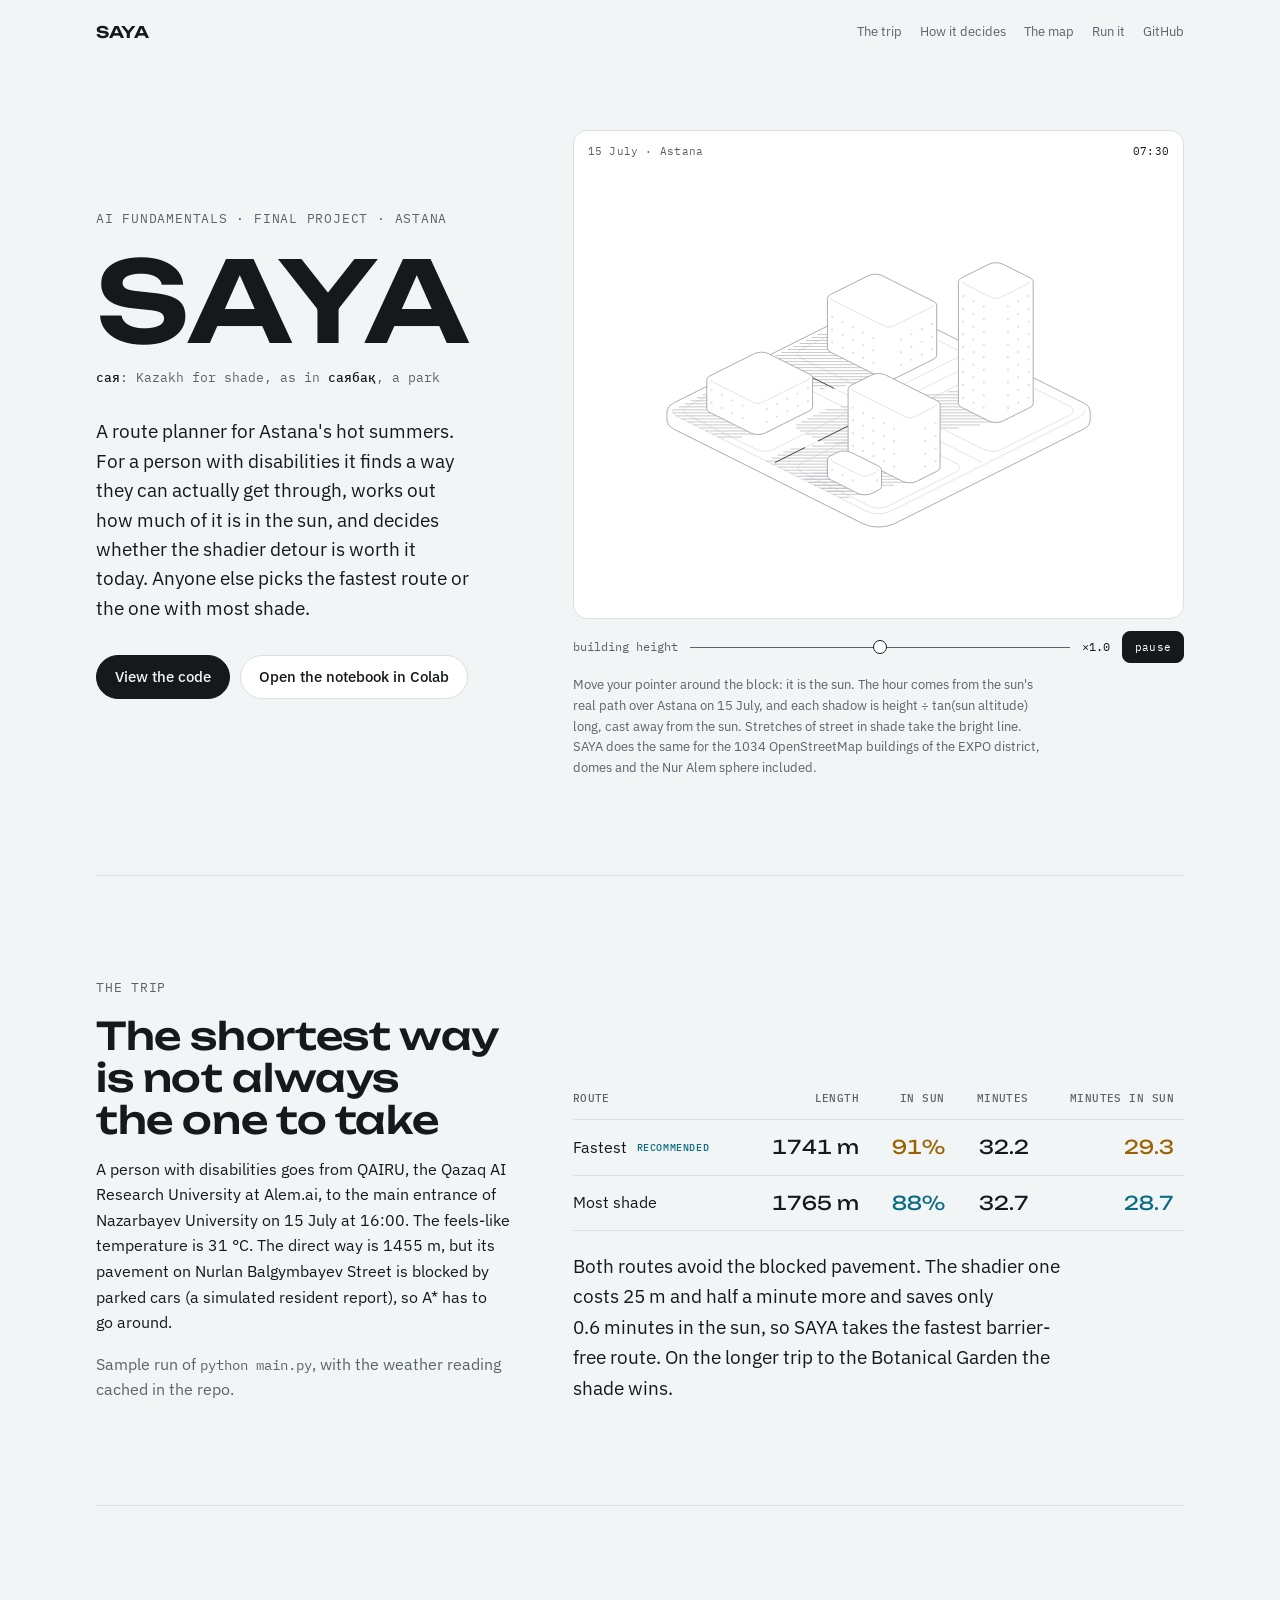
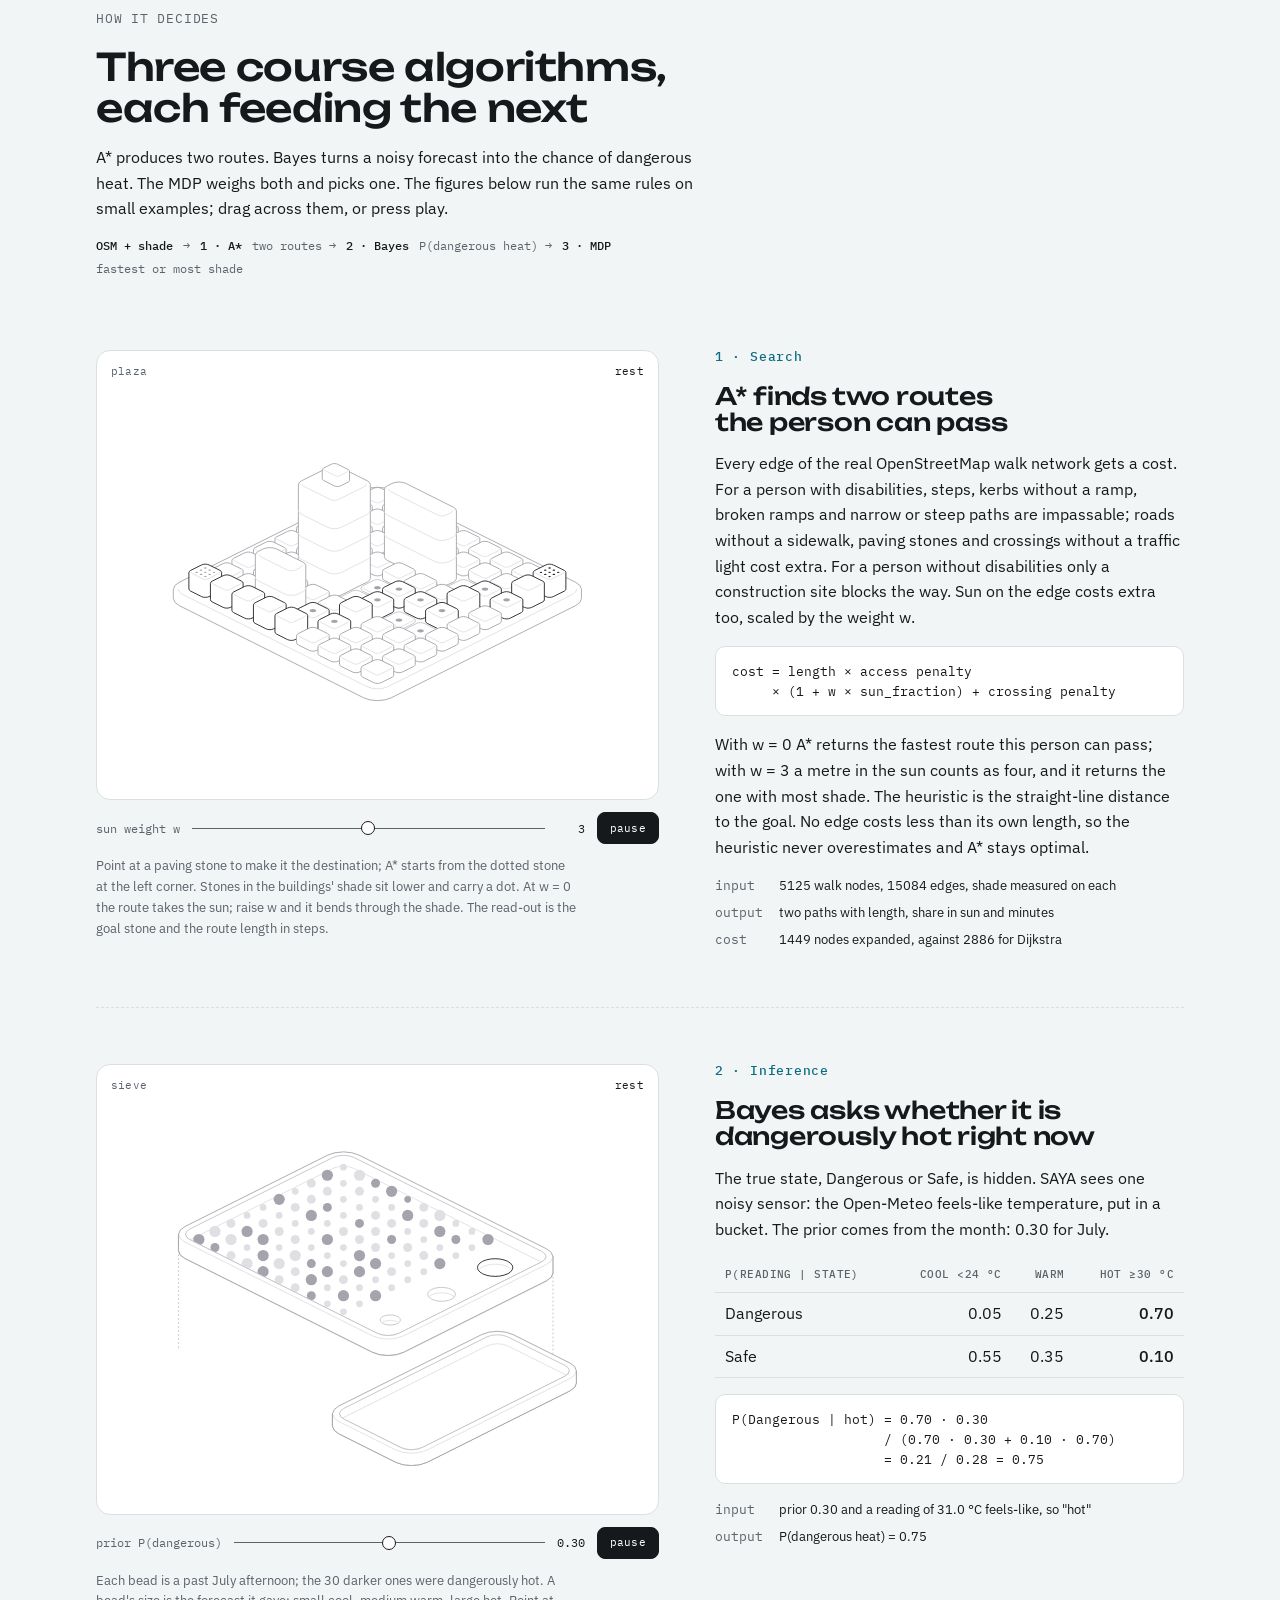
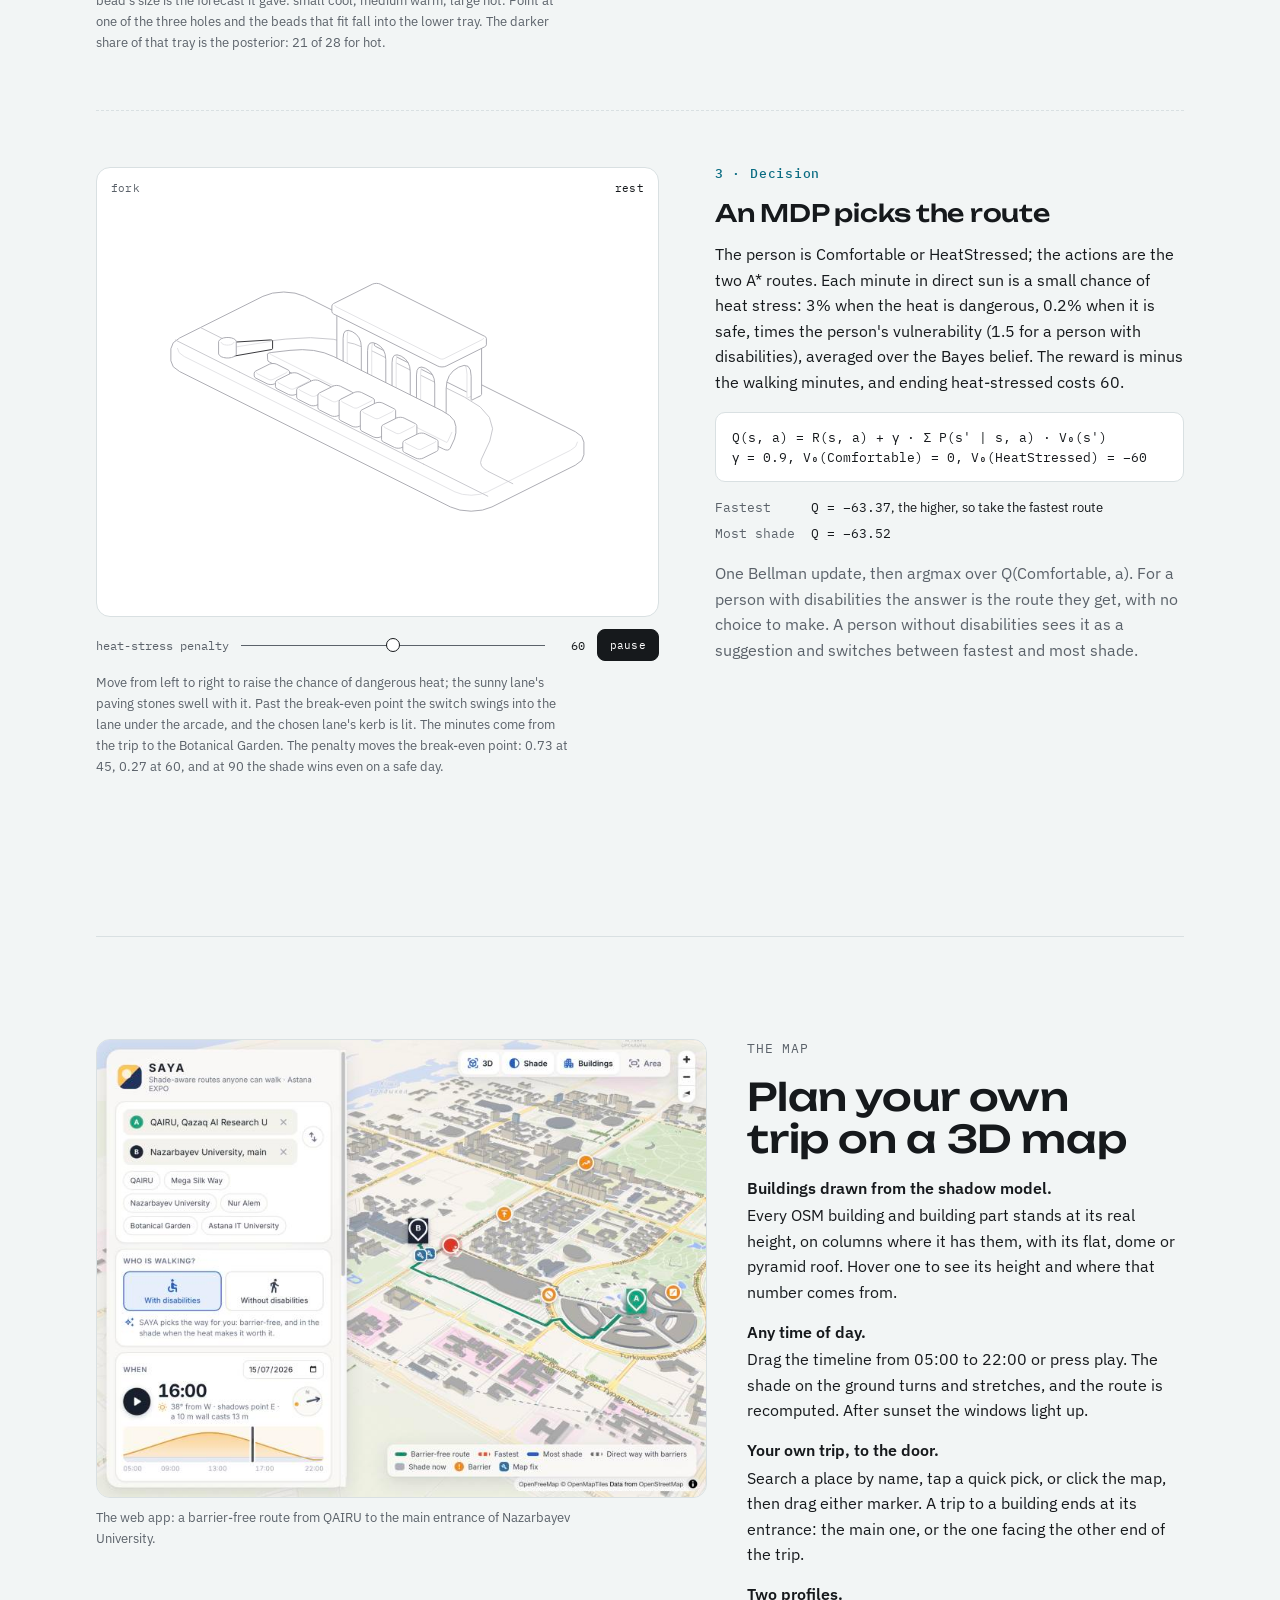
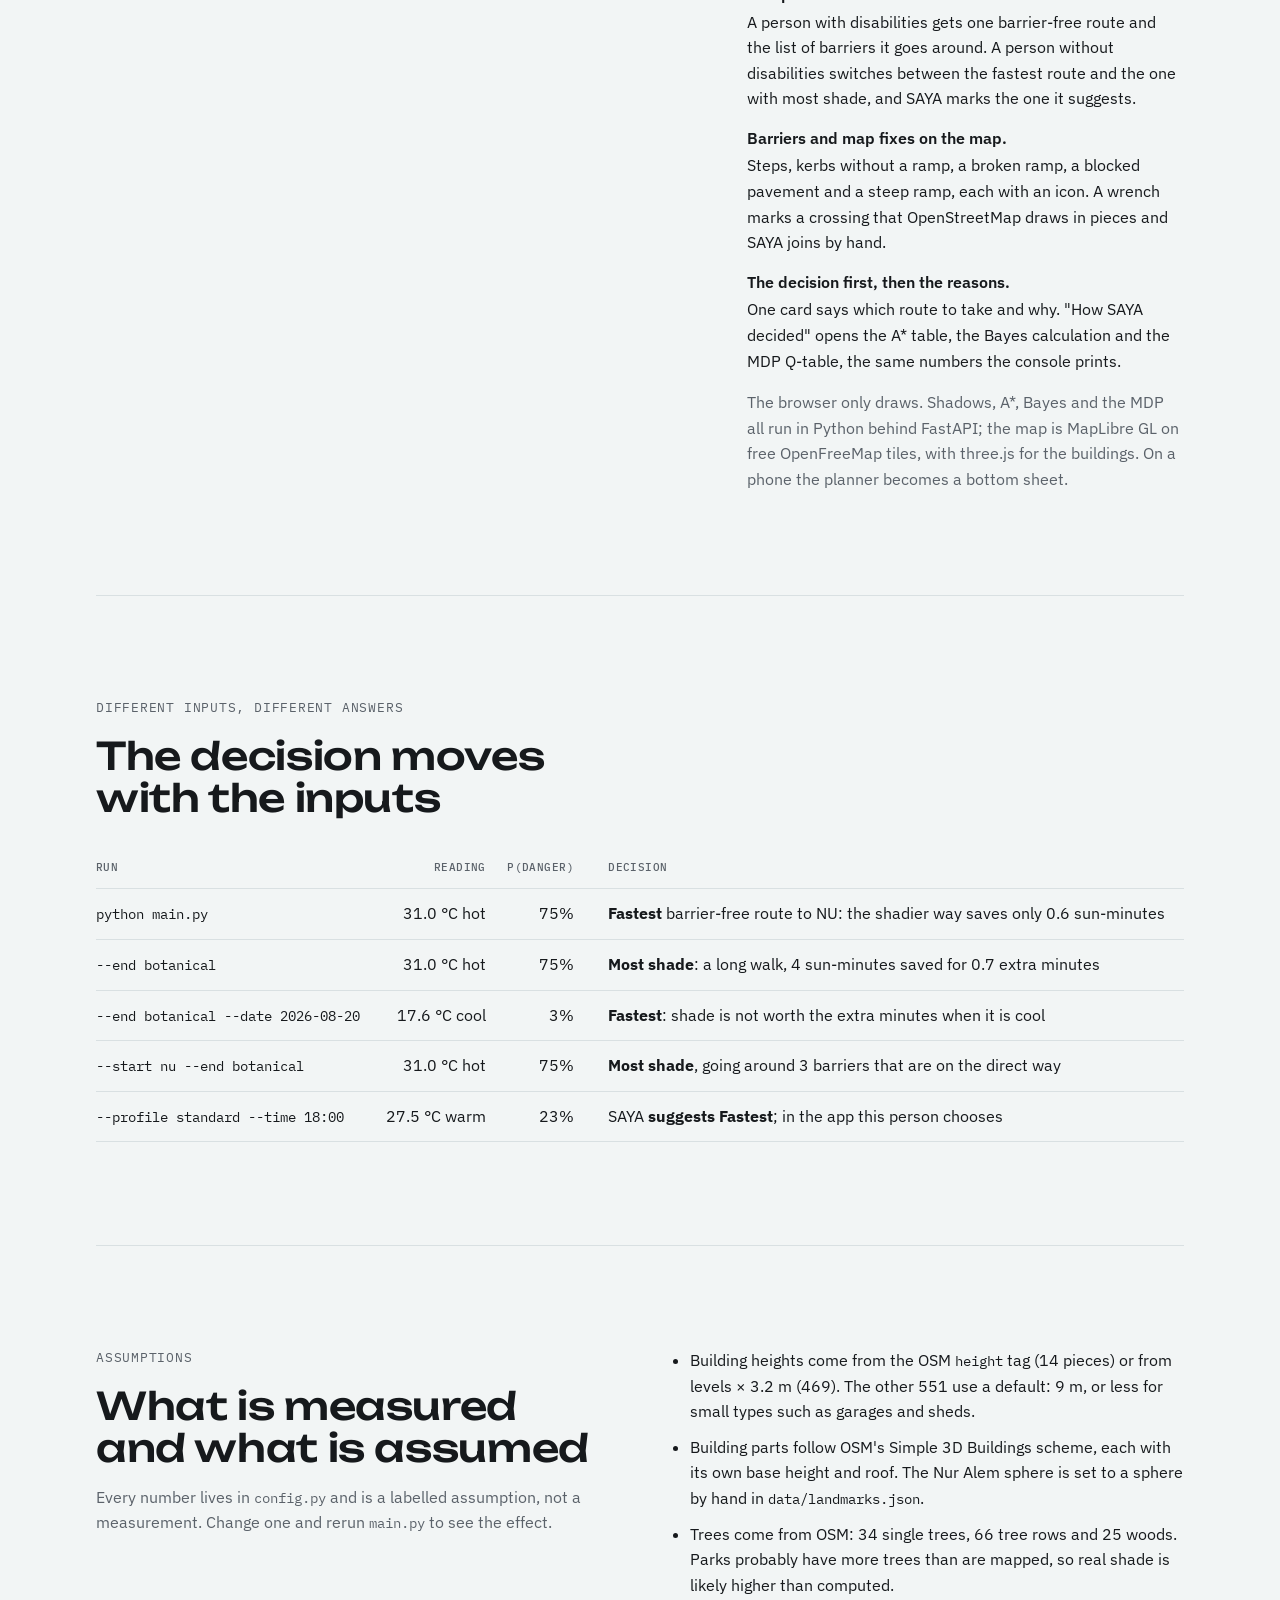
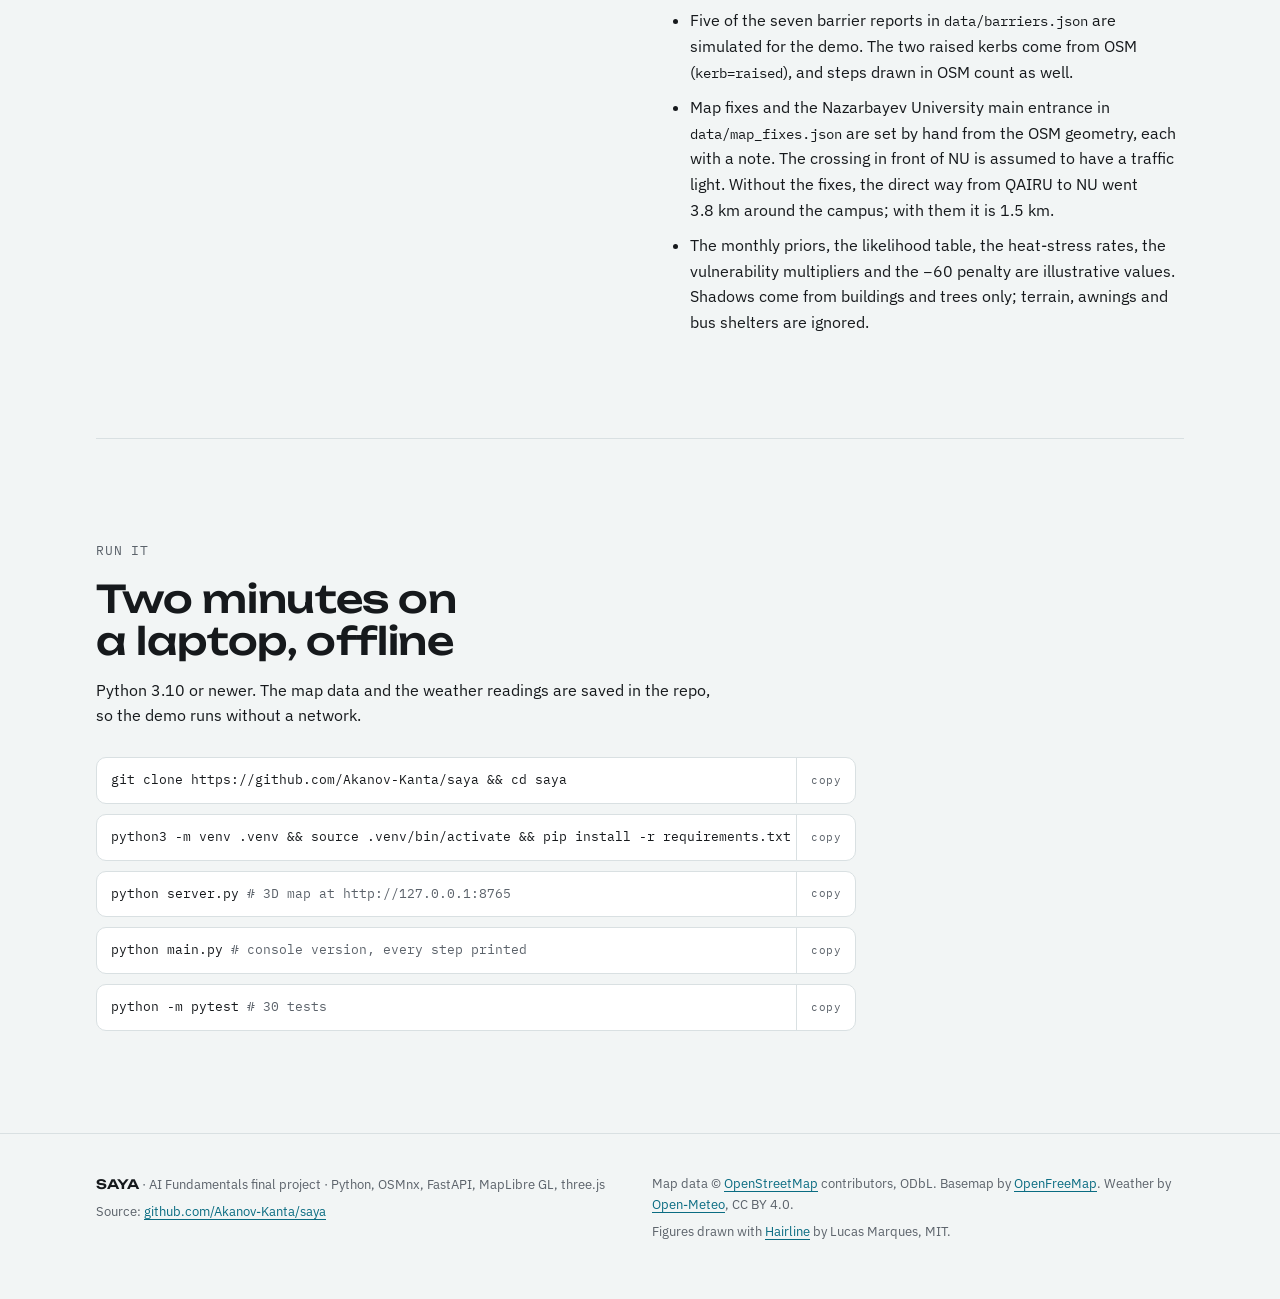
==== commit 5e49c9f1: "Update the landing page to the two profiles and the QAIRU trip The page now describes a person with " ====
--- a/site/index.html
+++ b/site/index.html
@@ -204,7 +204,7 @@
         <p class="eyebrow">AI Fundamentals · final project · Astana</p>
         <h1 style="margin-top:18px">SAYA</h1>
         <p class="gloss"><b>сая</b>: Kazakh for shade, as in <b>саябақ</b>, a park</p>
-        <p class="lead">A route planner for wheelchair users and elderly pedestrians in Astana's hot summers. It finds a path they can actually get through, works out how much of it is in the sun, and decides whether the shadier detour is worth it today.</p>
+        <p class="lead">A route planner for Astana's hot summers. For a person with disabilities it finds a way they can actually get through, works out how much of it is in the sun, and decides whether the shadier detour is worth it today. Anyone else picks the fastest route or the one with most shade.</p>
         <div class="actions">
           <a class="btn primary" href="https://github.com/Akanov-Kanta/saya">View the code</a>
           <a class="btn" href="https://colab.research.google.com/github/Akanov-Kanta/saya/blob/main/SAYA_algorithms.ipynb">Open the notebook in Colab</a>
@@ -230,7 +230,7 @@
         <div class="prose">
           <p class="eyebrow">The trip</p>
           <h2>The shortest way is not always the one to take</h2>
-          <p>A wheelchair user rolls from Astana IT University to Mega Silk Way on 15 July at 16:00. The feels-like temperature is 31&nbsp;°C. Two resident reports, a broken kerb ramp and steps without a ramp, close parts of the network (both simulated for the demo), so A* has to route around them.</p>
+          <p>A person with disabilities goes from QAIRU, the Qazaq AI Research University at Alem.ai, to the main entrance of Nazarbayev University on 15 July at 16:00. The feels-like temperature is 31&nbsp;°C. The direct way is 1455&nbsp;m, but its pavement on Nurlan Balgymbayev Street is blocked by parked cars (a simulated resident report), so A* has to go around.</p>
           <p class="muted">Sample run of <code>python main.py</code>, with the weather reading cached in the repo.</p>
         </div>
         <div>
@@ -238,12 +238,12 @@
             <table>
               <thead><tr><th>Route</th><th>Length</th><th>In sun</th><th>Minutes</th><th>Minutes in sun</th></tr></thead>
               <tbody>
-                <tr><td>Shortest</td><td class="big">1560 m</td><td class="big sun">100%</td><td class="big">28.9</td><td class="big sun">28.9</td></tr>
-                <tr class="win"><td>Shaded</td><td class="big">1630 m</td><td class="big shade">81%</td><td class="big">30.2</td><td class="big shade">24.5</td></tr>
+                <tr class="win"><td>Fastest</td><td class="big">1741 m</td><td class="big sun">91%</td><td class="big">32.2</td><td class="big sun">29.3</td></tr>
+                <tr><td>Most shade</td><td class="big">1765 m</td><td class="big shade">88%</td><td class="big">32.7</td><td class="big shade">28.7</td></tr>
               </tbody>
             </table>
           </div>
-          <p class="verdict">The shaded route costs 70&nbsp;m and 1.3&nbsp;minutes more and saves 236&nbsp;m of rolling in direct sun. Today that is worth it, so SAYA recommends it.</p>
+          <p class="verdict">Both routes avoid the blocked pavement. The shadier one costs 25&nbsp;m and half a minute more and saves only 0.6&nbsp;minutes in the sun, so SAYA takes the fastest barrier-free route. On the longer trip to the Botanical Garden the shade wins.</p>
         </div>
       </div>
     </section>
@@ -253,7 +253,7 @@
         <p class="eyebrow">How it decides</p>
         <h2>Three course algorithms, each feeding the next</h2>
         <p>A* produces two routes. Bayes turns a noisy forecast into the chance of dangerous heat. The MDP weighs both and picks one. The figures below run the same rules on small examples; drag across them, or press play.</p>
-        <p class="flow" aria-label="Pipeline"><b>OSM + shade</b> → <b>1 · A*</b> two routes → <b>2 · Bayes</b> P(dangerous heat) → <b>3 · MDP</b> shortest or shaded</p>
+        <p class="flow" aria-label="Pipeline"><b>OSM + shade</b> → <b>1 · A*</b> two routes → <b>2 · Bayes</b> P(dangerous heat) → <b>3 · MDP</b> fastest or most shade</p>
       </div>
 
       <article class="step" id="astar">
@@ -272,15 +272,15 @@
         </figure>
         <div class="copy">
           <p class="num">1 · Search</p>
-          <h3>A* finds two routes the walker can pass</h3>
-          <p>Every edge of the real OpenStreetMap walk network gets a cost. Steps and broken ramps are impassable for a wheelchair; busy roads, paving stones and crossings without a light cost extra. Sun on the edge costs extra too, scaled by the weight w.</p>
+          <h3>A* finds two routes the person can pass</h3>
+          <p>Every edge of the real OpenStreetMap walk network gets a cost. For a person with disabilities, steps, kerbs without a ramp, broken ramps and narrow or steep paths are impassable; roads without a sidewalk, paving stones and crossings without a traffic light cost extra. For a person without disabilities only a construction site blocks the way. Sun on the edge costs extra too, scaled by the weight w.</p>
           <pre>cost = length × access penalty
      × (1 + w × sun_fraction) + crossing penalty</pre>
-          <p>With w = 0 A* returns the shortest accessible route; with w = 3 a metre in the sun counts as four, and it returns the shaded one. The heuristic is the straight-line distance to the goal. No edge costs less than its own length, so the heuristic never overestimates and A* stays optimal.</p>
+          <p>With w = 0 A* returns the fastest route this person can pass; with w = 3 a metre in the sun counts as four, and it returns the one with most shade. The heuristic is the straight-line distance to the goal. No edge costs less than its own length, so the heuristic never overestimates and A* stays optimal.</p>
           <dl class="io">
-            <dt>input</dt><dd>5125 walk nodes, 15020 edges, shade measured on each</dd>
+            <dt>input</dt><dd>5125 walk nodes, 15084 edges, shade measured on each</dd>
             <dt>output</dt><dd>two paths with length, share in sun and minutes</dd>
-            <dt>cost</dt><dd>878 nodes expanded, against 1988 for Dijkstra</dd>
+            <dt>cost</dt><dd>1449 nodes expanded, against 2886 for Dijkstra</dd>
           </dl>
         </div>
       </article>
@@ -334,19 +334,19 @@
             <output for="r-fork">60</output>
             <button class="play" type="button" aria-pressed="false">play</button>
           </div>
-          <figcaption>Move from left to right to raise the chance of dangerous heat; the sunny lane's paving stones swell with it. Past the break-even point the switch swings into the lane under the arcade, and the chosen lane's kerb is lit. The penalty moves that point: 0.42 at 45, 0.25 at 60, 0.08 at 90.</figcaption>
+          <figcaption>Move from left to right to raise the chance of dangerous heat; the sunny lane's paving stones swell with it. Past the break-even point the switch swings into the lane under the arcade, and the chosen lane's kerb is lit. The minutes come from the trip to the Botanical Garden. The penalty moves the break-even point: 0.73 at 45, 0.27 at 60, and at 90 the shade wins even on a safe day.</figcaption>
         </figure>
         <div class="copy">
           <p class="num">3 · Decision</p>
           <h3>An MDP picks the route</h3>
-          <p>The walker is Comfortable or HeatStressed; the actions are the two A* routes. Each minute in direct sun is a small chance of heat stress: 3% when the heat is dangerous, 0.2% when it is safe, times the walker's vulnerability (1.5 for a wheelchair user), averaged over the Bayes belief. The reward is minus the walking minutes, and ending heat-stressed costs 60.</p>
+          <p>The person is Comfortable or HeatStressed; the actions are the two A* routes. Each minute in direct sun is a small chance of heat stress: 3% when the heat is dangerous, 0.2% when it is safe, times the person's vulnerability (1.5 for a person with disabilities), averaged over the Bayes belief. The reward is minus the walking minutes, and ending heat-stressed costs 60.</p>
           <pre>Q(s, a) = R(s, a) + γ · Σ P(s' | s, a) · V₀(s')
 γ = 0.9, V₀(Comfortable) = 0, V₀(HeatStressed) = −60</pre>
           <dl class="io">
-            <dt>Shortest</dt><dd><span class="mono">Q = −59.80</span></dd>
-            <dt>Shaded</dt><dd><span class="mono">Q = −58.54</span>, the higher, so take the shaded route</dd>
+            <dt>Fastest</dt><dd><span class="mono">Q = −63.37</span>, the higher, so take the fastest route</dd>
+            <dt>Most shade</dt><dd><span class="mono">Q = −63.52</span></dd>
           </dl>
-          <p class="muted">One Bellman update, then argmax over Q(Comfortable, a).</p>
+          <p class="muted">One Bellman update, then argmax over Q(Comfortable, a). For a person with disabilities the answer is the route they get, with no choice to make. A person without disabilities sees it as a suggestion and switches between fastest and most shade.</p>
         </div>
       </article>
     </section>
@@ -354,8 +354,8 @@
     <section id="app">
       <div class="app">
         <figure class="shot">
-          <img src="[data-uri]" width="800" height="600" alt="The SAYA web app: 3D buildings of the EXPO district with the Nur Alem sphere, a trip from Astana IT University to Mega Silk Way with the recommended shaded route in blue and the shortest route dashed in red, and the planner panel with the profile, the time of day and the decision">
-          <figcaption class="muted">The web app: Astana IT University to Mega Silk Way, past the Nur Alem sphere.</figcaption>
+          <img src="[data-uri]" width="800" height="600" alt="The SAYA web app: 3D buildings of the EXPO district with the Nur Alem sphere, a barrier-free route for a person with disabilities from QAIRU to the main entrance of Nazarbayev University, and the planner panel with the two profiles and the time of day">
+          <figcaption class="muted">The web app: a barrier-free route from QAIRU to the main entrance of Nazarbayev University.</figcaption>
         </figure>
         <div class="prose">
           <p class="eyebrow">The map</p>
@@ -363,8 +363,9 @@
           <ul class="features">
             <li><b>Buildings drawn from the shadow model.</b> <span>Every OSM building and building part stands at its real height, on columns where it has them, with its flat, dome or pyramid roof. Hover one to see its height and where that number comes from.</span></li>
             <li><b>Any time of day.</b> <span>Drag the timeline from 05:00 to 22:00 or press play. The shade on the ground turns and stretches, and the route is recomputed. After sunset the windows light up.</span></li>
-            <li><b>Your own trip.</b> <span>Search a place by name, tap a quick pick, or click the map, then drag either marker.</span></li>
-            <li><b>Who walks.</b> <span>Wheelchair user, elderly pedestrian or pedestrian without mobility needs. Barriers, speed and heat vulnerability change with the choice.</span></li>
+            <li><b>Your own trip, to the door.</b> <span>Search a place by name, tap a quick pick, or click the map, then drag either marker. A trip to a building ends at its entrance: the main one, or the one facing the other end of the trip.</span></li>
+            <li><b>Two profiles.</b> <span>A person with disabilities gets one barrier-free route and the list of barriers it goes around. A person without disabilities switches between the fastest route and the one with most shade, and SAYA marks the one it suggests.</span></li>
+            <li><b>Barriers and map fixes on the map.</b> <span>Steps, kerbs without a ramp, a broken ramp, a blocked pavement and a steep ramp, each with an icon. A wrench marks a crossing that OpenStreetMap draws in pieces and SAYA joins by hand.</span></li>
             <li><b>The decision first, then the reasons.</b> <span>One card says which route to take and why. "How SAYA decided" opens the A* table, the Bayes calculation and the MDP Q-table, the same numbers the console prints.</span></li>
           </ul>
           <p class="muted">The browser only draws. Shadows, A*, Bayes and the MDP all run in Python behind FastAPI; the map is MapLibre GL on free OpenFreeMap tiles, with three.js for the buildings. On a phone the planner becomes a bottom sheet.</p>
@@ -374,17 +375,18 @@
 
     <section id="answers">
       <div class="prose" style="margin-bottom:28px">
-        <p class="eyebrow">Same trip, different answers</p>
+        <p class="eyebrow">Different inputs, different answers</p>
         <h2>The decision moves with the inputs</h2>
       </div>
           <div class="scroll">
             <table class="runs">
               <thead><tr><th>Run</th><th>Reading</th><th>P(danger)</th><th>Decision</th></tr></thead>
               <tbody>
-                <tr><td><code>python main.py</code></td><td>31.0 °C hot</td><td>75%</td><td><b>Shaded</b></td></tr>
-                <tr><td><code>--date 2026-08-20</code></td><td>17.6 °C cool</td><td>3%</td><td><b>Shortest</b></td></tr>
-                <tr><td><code>--profile standard</code></td><td>31.0 °C hot</td><td>75%</td><td><b>Shaded</b>, only just (Q −32.3 vs −32.7): a faster, less vulnerable walker gains little</td></tr>
-                <tr><td><code>--profile elderly --time 18:00</code></td><td>27.5 °C warm</td><td>23%</td><td><b>Shortest</b>: shade saves 6 sun-minutes but costs 5</td></tr>
+                <tr><td><code>python main.py</code></td><td>31.0 °C hot</td><td>75%</td><td><b>Fastest</b> barrier-free route to NU: the shadier way saves only 0.6 sun-minutes</td></tr>
+                <tr><td><code>--end botanical</code></td><td>31.0 °C hot</td><td>75%</td><td><b>Most shade</b>: a long walk, 4 sun-minutes saved for 0.7 extra minutes</td></tr>
+                <tr><td><code>--end botanical --date 2026-08-20</code></td><td>17.6 °C cool</td><td>3%</td><td><b>Fastest</b>: shade is not worth the extra minutes when it is cool</td></tr>
+                <tr><td><code>--start nu --end botanical</code></td><td>31.0 °C hot</td><td>75%</td><td><b>Most shade</b>, going around 3 barriers that are on the direct way</td></tr>
+                <tr><td><code>--profile standard --time 18:00</code></td><td>27.5 °C warm</td><td>23%</td><td>SAYA <b>suggests Fastest</b>; in the app this person chooses</td></tr>
               </tbody>
             </table>
           </div>
@@ -401,7 +403,8 @@
             <li>Building heights come from the OSM <code>height</code> tag (14 pieces) or from levels × 3.2&nbsp;m (469). The other 551 use a default: 9&nbsp;m, or less for small types such as garages and sheds.</li>
             <li>Building parts follow OSM's Simple 3D Buildings scheme, each with its own base height and roof. The Nur Alem sphere is set to a sphere by hand in <code>data/landmarks.json</code>.</li>
             <li>Trees come from OSM: 34 single trees, 66 tree rows and 25 woods. Parks probably have more trees than are mapped, so real shade is likely higher than computed.</li>
-            <li>The barrier reports in <code>data/barriers.json</code> are simulated for the demo. OSM has no kerb, step or incline data for this area.</li>
+            <li>Five of the seven barrier reports in <code>data/barriers.json</code> are simulated for the demo. The two raised kerbs come from OSM (<code>kerb=raised</code>), and steps drawn in OSM count as well.</li>
+            <li>Map fixes and the Nazarbayev University main entrance in <code>data/map_fixes.json</code> are set by hand from the OSM geometry, each with a note. The crossing in front of NU is assumed to have a traffic light. Without the fixes, the direct way from QAIRU to NU went 3.8&nbsp;km around the campus; with them it is 1.5&nbsp;km.</li>
             <li>The monthly priors, the likelihood table, the heat-stress rates, the vulnerability multipliers and the −60 penalty are illustrative values. Shadows come from buildings and trees only; terrain, awnings and bus shelters are ignored.</li>
           </ul>
       </div>
@@ -418,7 +421,7 @@
         <div class="cmd"><code>python3 -m venv .venv &amp;&amp; source .venv/bin/activate &amp;&amp; pip install -r requirements.txt</code><button type="button">copy</button></div>
         <div class="cmd"><code>python server.py <span class="hint"># 3D map at http://127.0.0.1:8765</span></code><button type="button">copy</button></div>
         <div class="cmd"><code>python main.py <span class="hint"># console version, every step printed</span></code><button type="button">copy</button></div>
-        <div class="cmd"><code>python -m pytest <span class="hint"># 26 tests</span></code><button type="button">copy</button></div>
+        <div class="cmd"><code>python -m pytest <span class="hint"># 30 tests</span></code><button type="button">copy</button></div>
       </div>
     </section>
   </main>
@@ -1824,8 +1827,9 @@
   spring, stepS, tdone, tset, tval, tween, disposer, mk, pointer, put, register, solid,
 } = HL;
 
-// SAYA's sample run: a wheelchair user (v 1.5), AITU to Mega Silk Way. Walk and sun minutes per route.
-const SHORT = { walk: 28.9, sun: 28.9 }, SHADE = { walk: 30.2, sun: 24.5 };
+// SAYA's run to the Botanical Garden: a person with disabilities (v 1.5), QAIRU to the Botanical Garden,
+// 15 July 16:00. Walk and sun minutes per route: the fastest one and the one with most shade.
+const SHORT = { walk: 55.7, sun: 50.4 }, SHADE = { walk: 56.4, sun: 46.4 };
 const V = 1.5, GAMMA = 0.9, HD = Math.min(0.99, 0.03 * V), HS = Math.min(0.99, 0.002 * V);
 /** P(heat stress) on a route with `sun` minutes in the sun, when dangerous heat has probability p. */
 const stress = (p, sun) => p * (1 - (1 - HD) ** sun) + (1 - p) * (1 - (1 - HS) ** sun);
@@ -1958,7 +1962,7 @@
     bl.sil.classList.toggle("hi", p === null);
     lanes.shade.classList.toggle("hi", p !== null && shade);
     lanes.sun.classList.toggle("hi", p !== null && !shade);
-    read.textContent = p === null ? "rest" : `p ${p.toFixed(2)} · ${shade ? "shaded" : "shortest"}`;
+    read.textContent = p === null ? "rest" : `p ${p.toFixed(2)} · ${shade ? "most shade" : "fastest"}`;
     B.wake();
   }
 
@@ -1977,7 +1981,7 @@
 
 hairline({
   name: "fork",
-  means: "One Bellman update at the fork: as dangerous heat gets likelier, the switch sends the wheelchair user into the shade.",
+  means: "One Bellman update at the fork: as dangerous heat gets likelier, the switch sends the person with disabilities into the shade.",
   rules: [1, 4, 5, 8],
   range: [45, 60, 90],
   tour: [[72, 196], [296, 150], [98, 176], null],
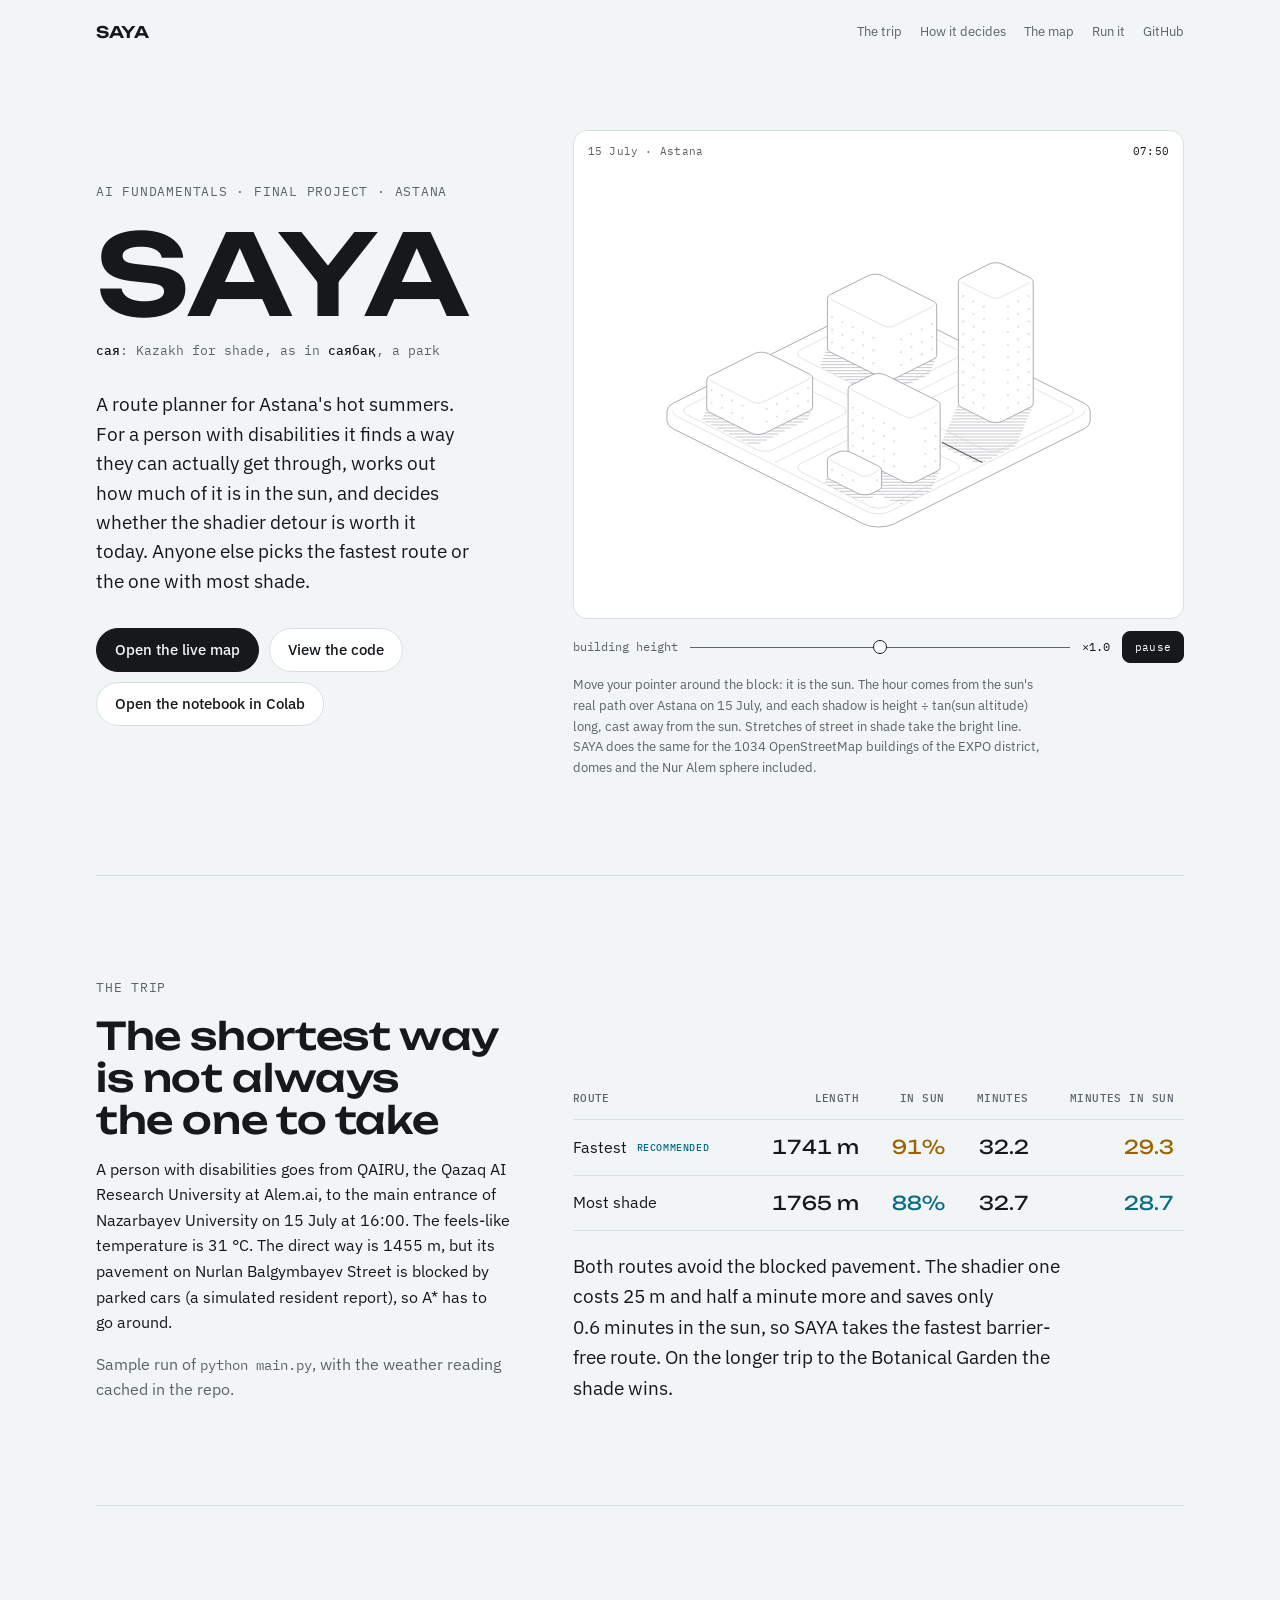
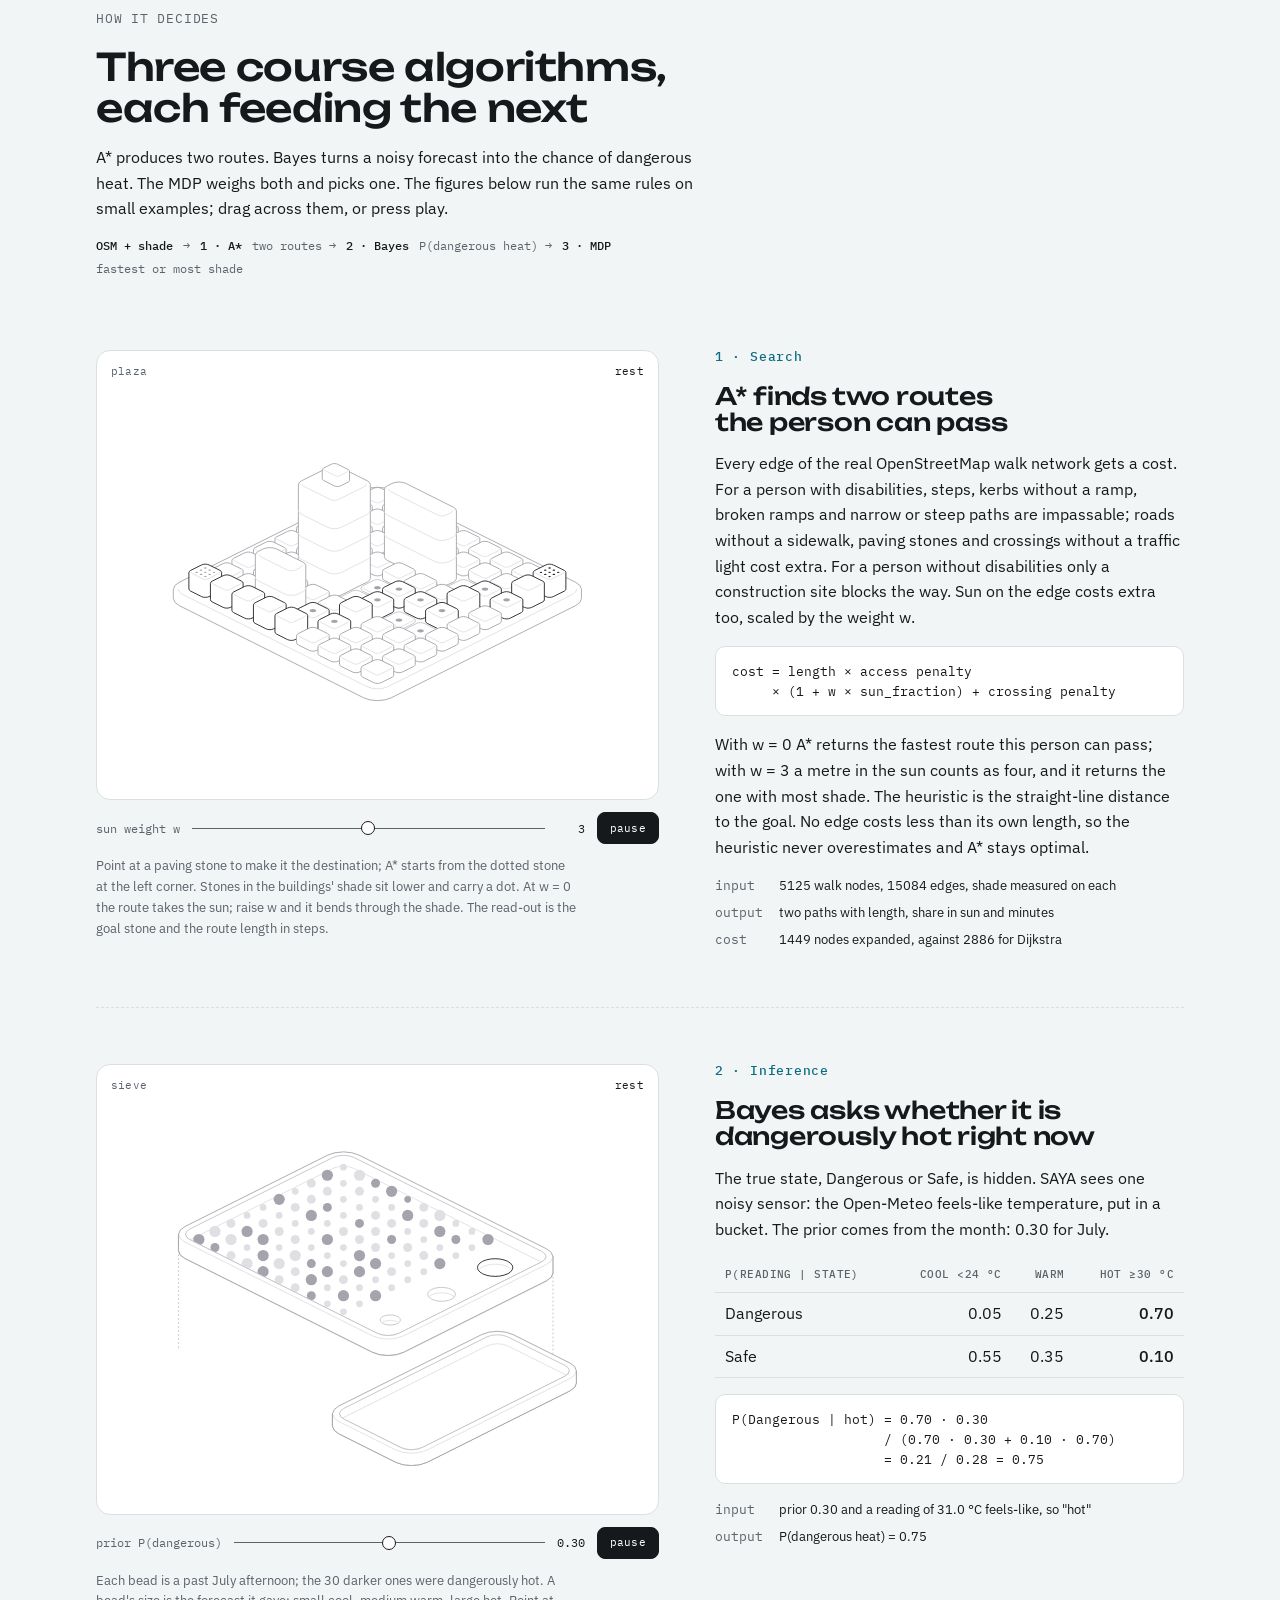
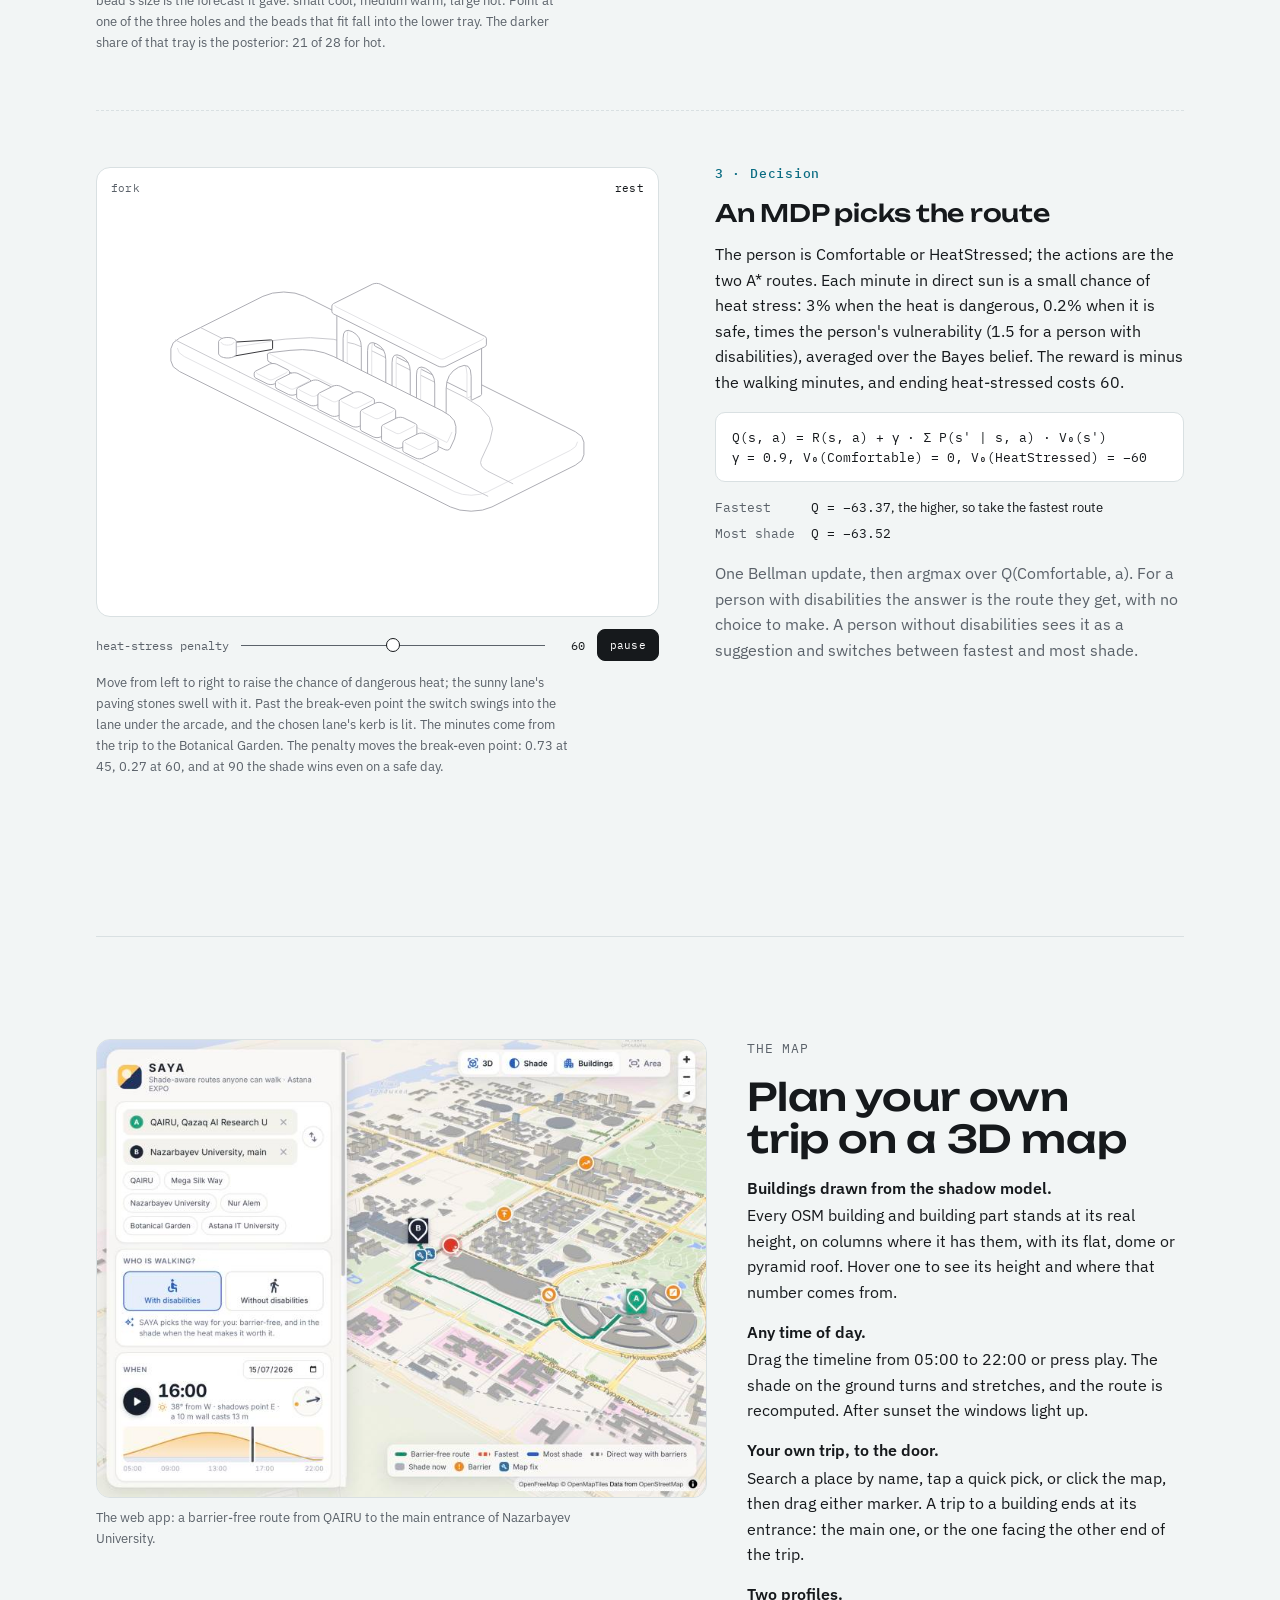
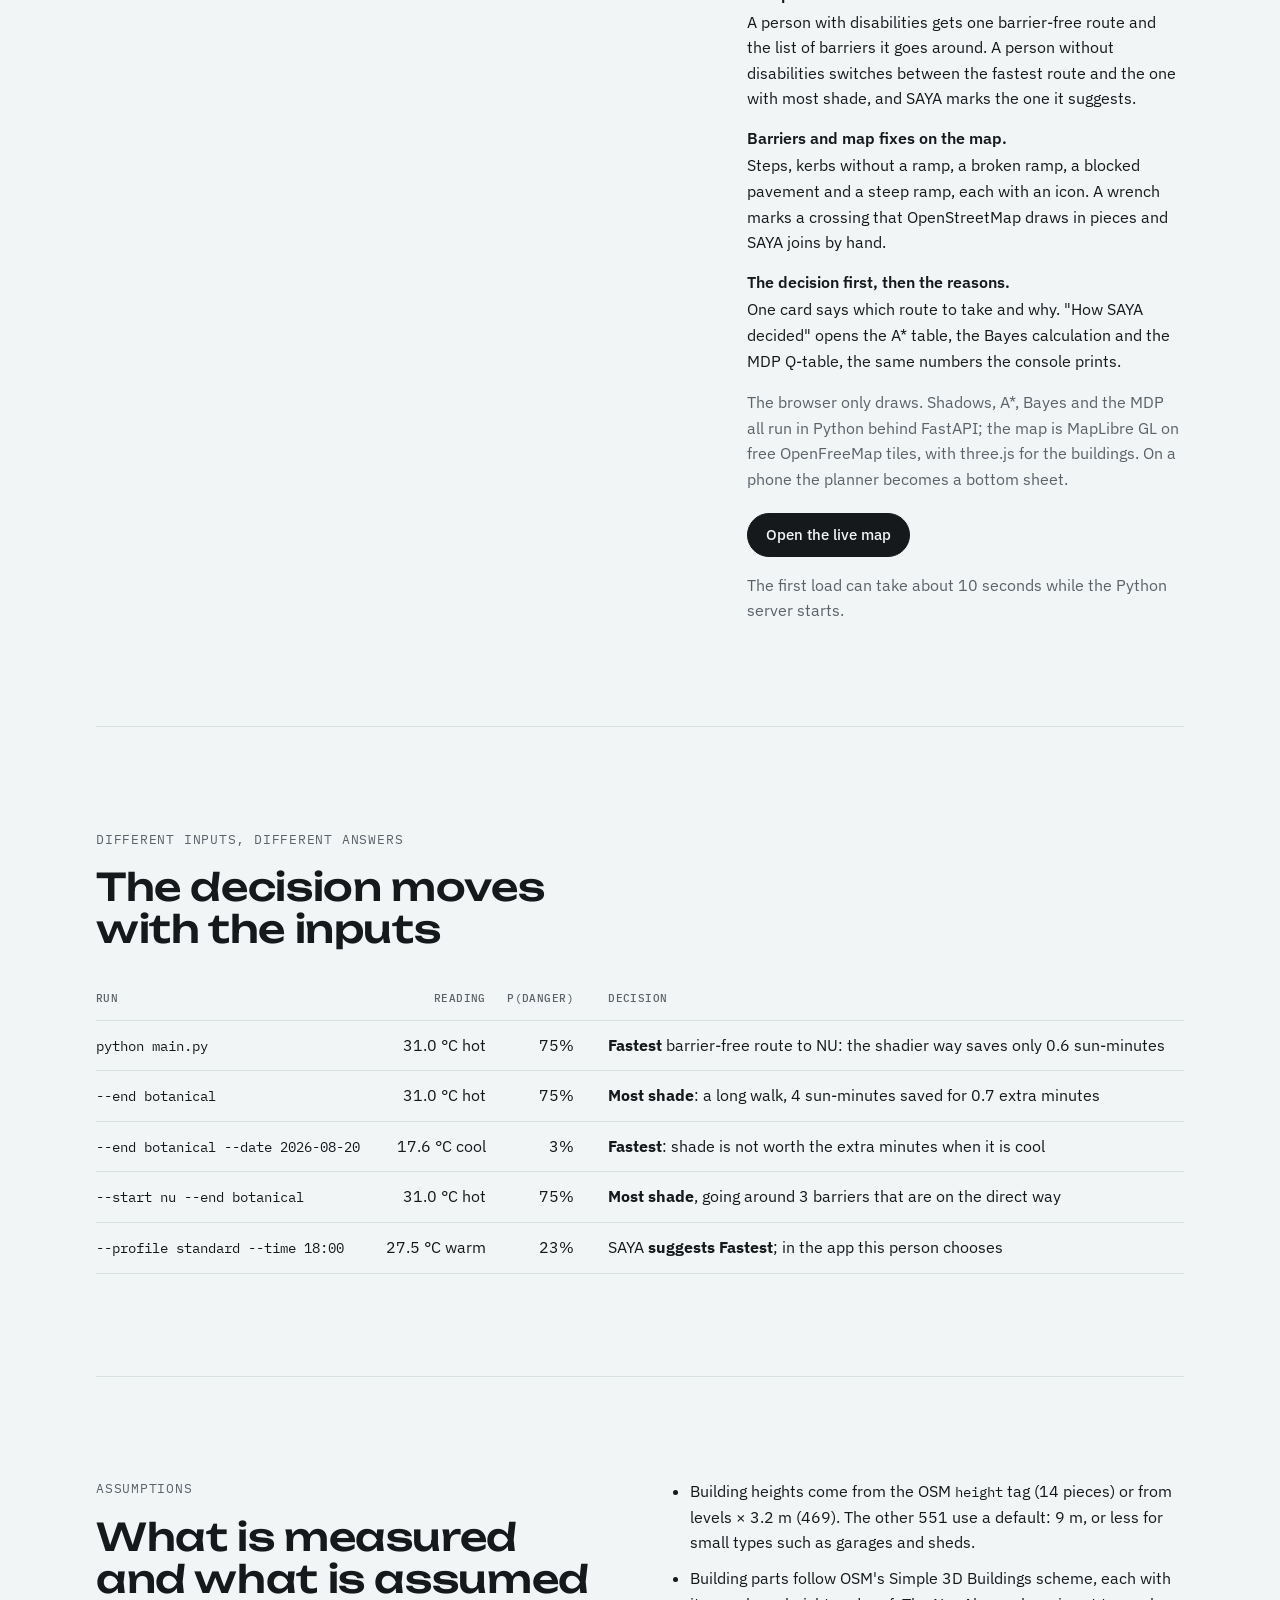
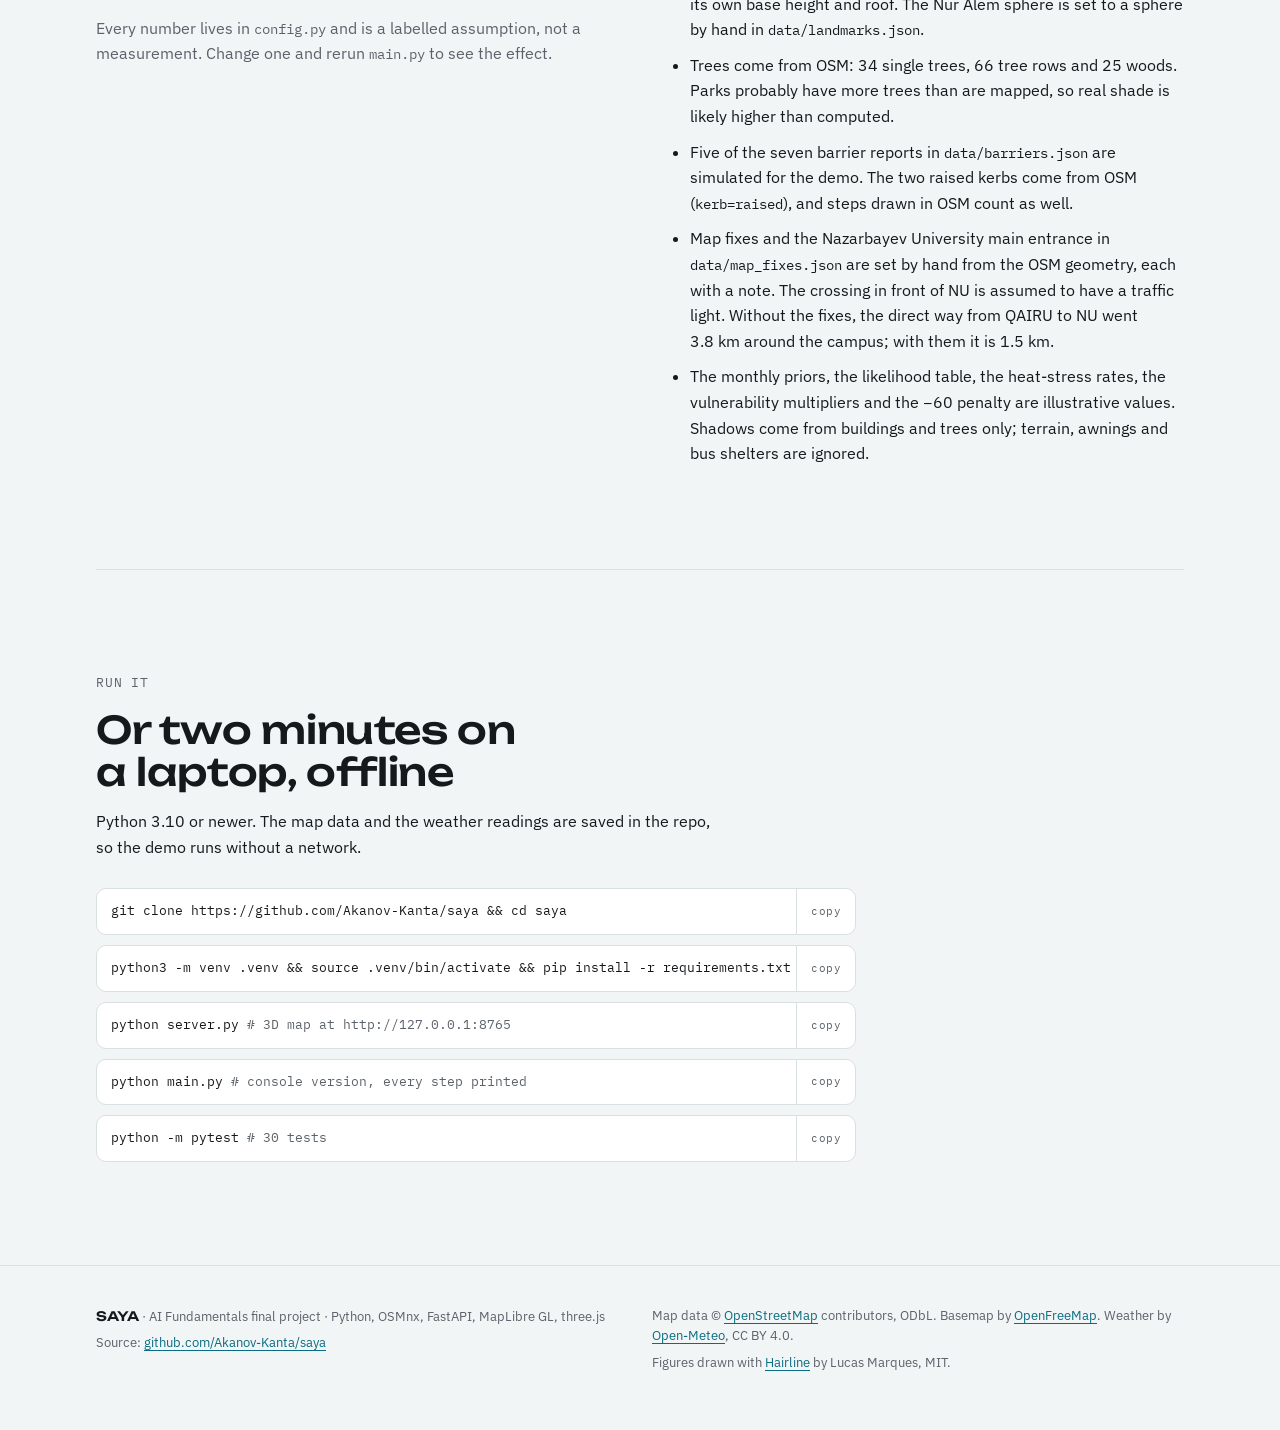
==== commit 9b0fd3df: "Put the 3D map online and link it from the landing page The map runs as its own Vercel project, saya" ====
--- a/site/index.html
+++ b/site/index.html
@@ -206,7 +206,8 @@
         <p class="gloss"><b>сая</b>: Kazakh for shade, as in <b>саябақ</b>, a park</p>
         <p class="lead">A route planner for Astana's hot summers. For a person with disabilities it finds a way they can actually get through, works out how much of it is in the sun, and decides whether the shadier detour is worth it today. Anyone else picks the fastest route or the one with most shade.</p>
         <div class="actions">
-          <a class="btn primary" href="https://github.com/Akanov-Kanta/saya">View the code</a>
+          <a class="btn primary" href="https://saya-map.vercel.app">Open the live map</a>
+          <a class="btn" href="https://github.com/Akanov-Kanta/saya">View the code</a>
           <a class="btn" href="https://colab.research.google.com/github/Akanov-Kanta/saya/blob/main/SAYA_algorithms.ipynb">Open the notebook in Colab</a>
         </div>
       </div>
@@ -369,6 +370,10 @@
             <li><b>The decision first, then the reasons.</b> <span>One card says which route to take and why. "How SAYA decided" opens the A* table, the Bayes calculation and the MDP Q-table, the same numbers the console prints.</span></li>
           </ul>
           <p class="muted">The browser only draws. Shadows, A*, Bayes and the MDP all run in Python behind FastAPI; the map is MapLibre GL on free OpenFreeMap tiles, with three.js for the buildings. On a phone the planner becomes a bottom sheet.</p>
+          <div class="actions" style="margin-top:4px">
+            <a class="btn primary" href="https://saya-map.vercel.app">Open the live map</a>
+          </div>
+          <p class="muted">The first load can take about 10 seconds while the Python server starts.</p>
         </div>
       </div>
     </section>
@@ -413,7 +418,7 @@
     <section id="run">
       <div class="prose" style="margin-bottom:28px">
         <p class="eyebrow">Run it</p>
-        <h2>Two minutes on a laptop, offline</h2>
+        <h2>Or two minutes on a laptop, offline</h2>
         <p>Python 3.10 or newer. The map data and the weather readings are saved in the repo, so the demo runs without a network.</p>
       </div>
       <div class="cmds">
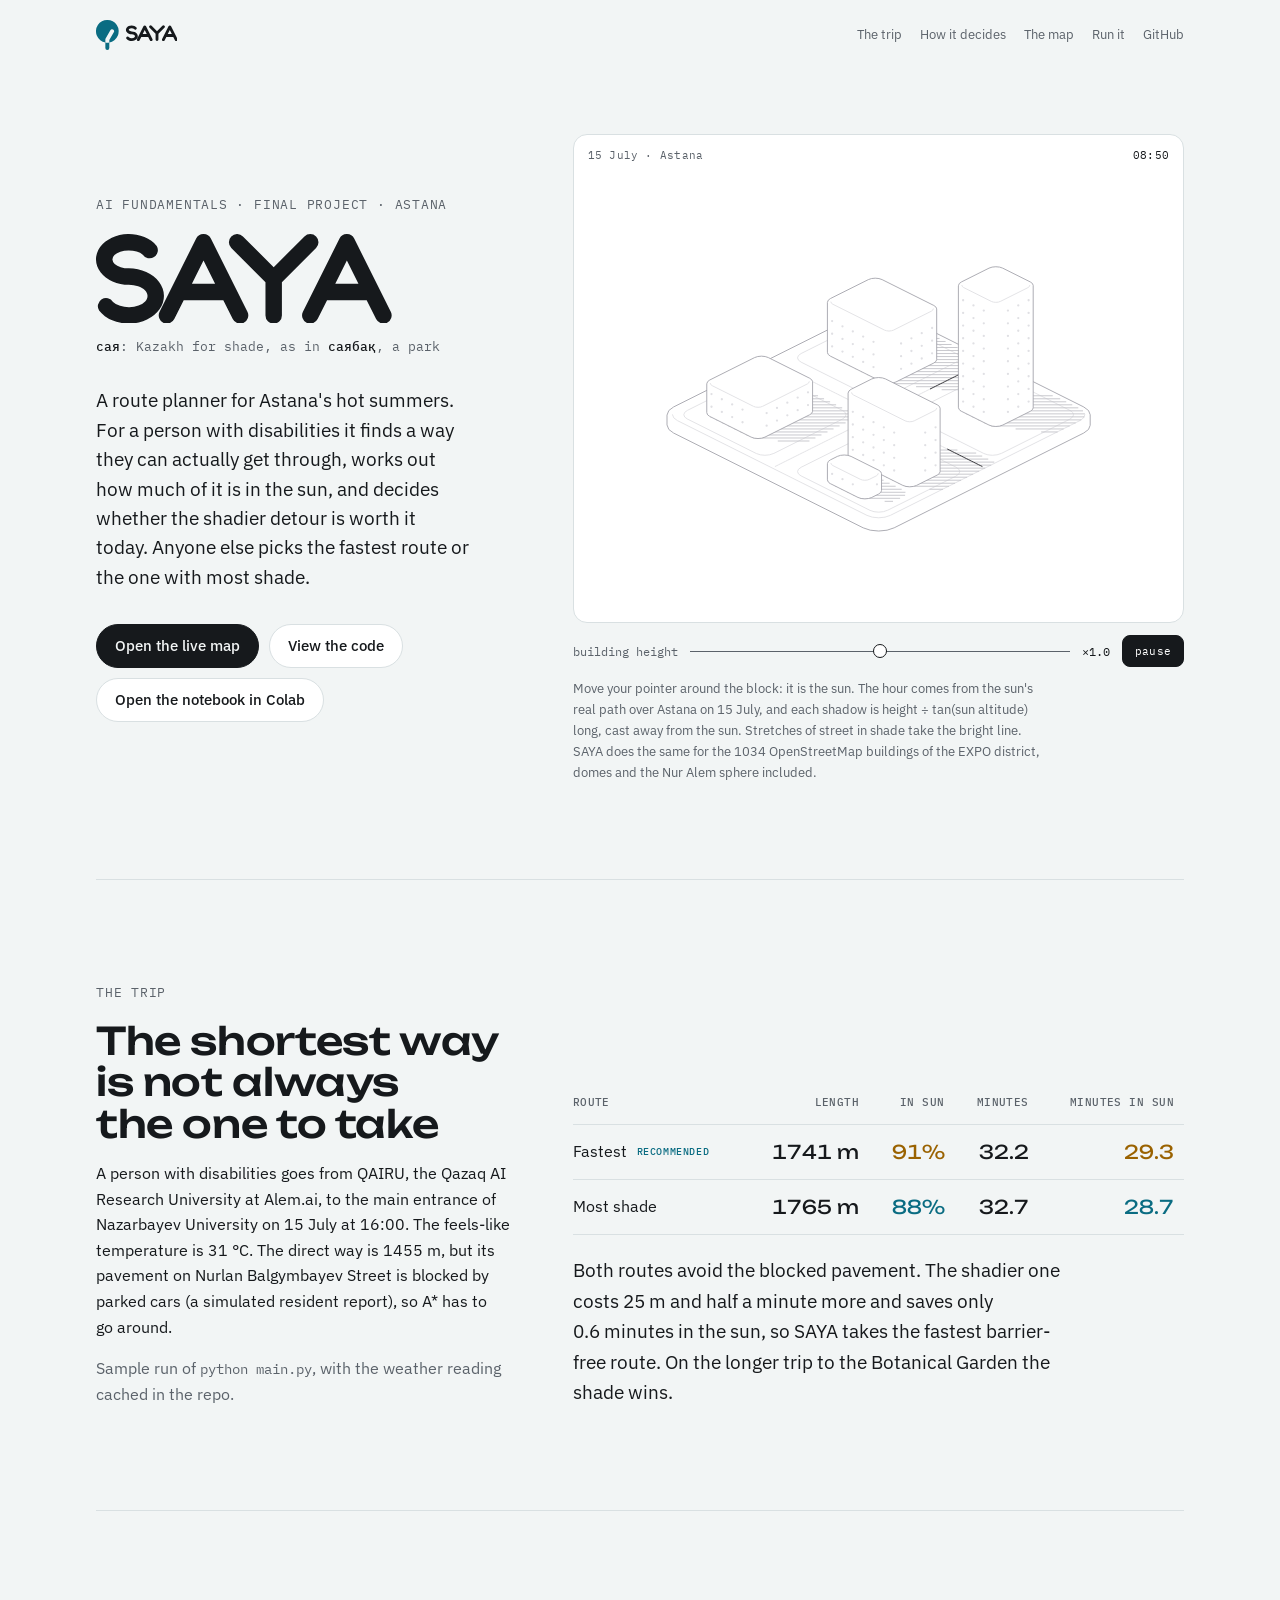
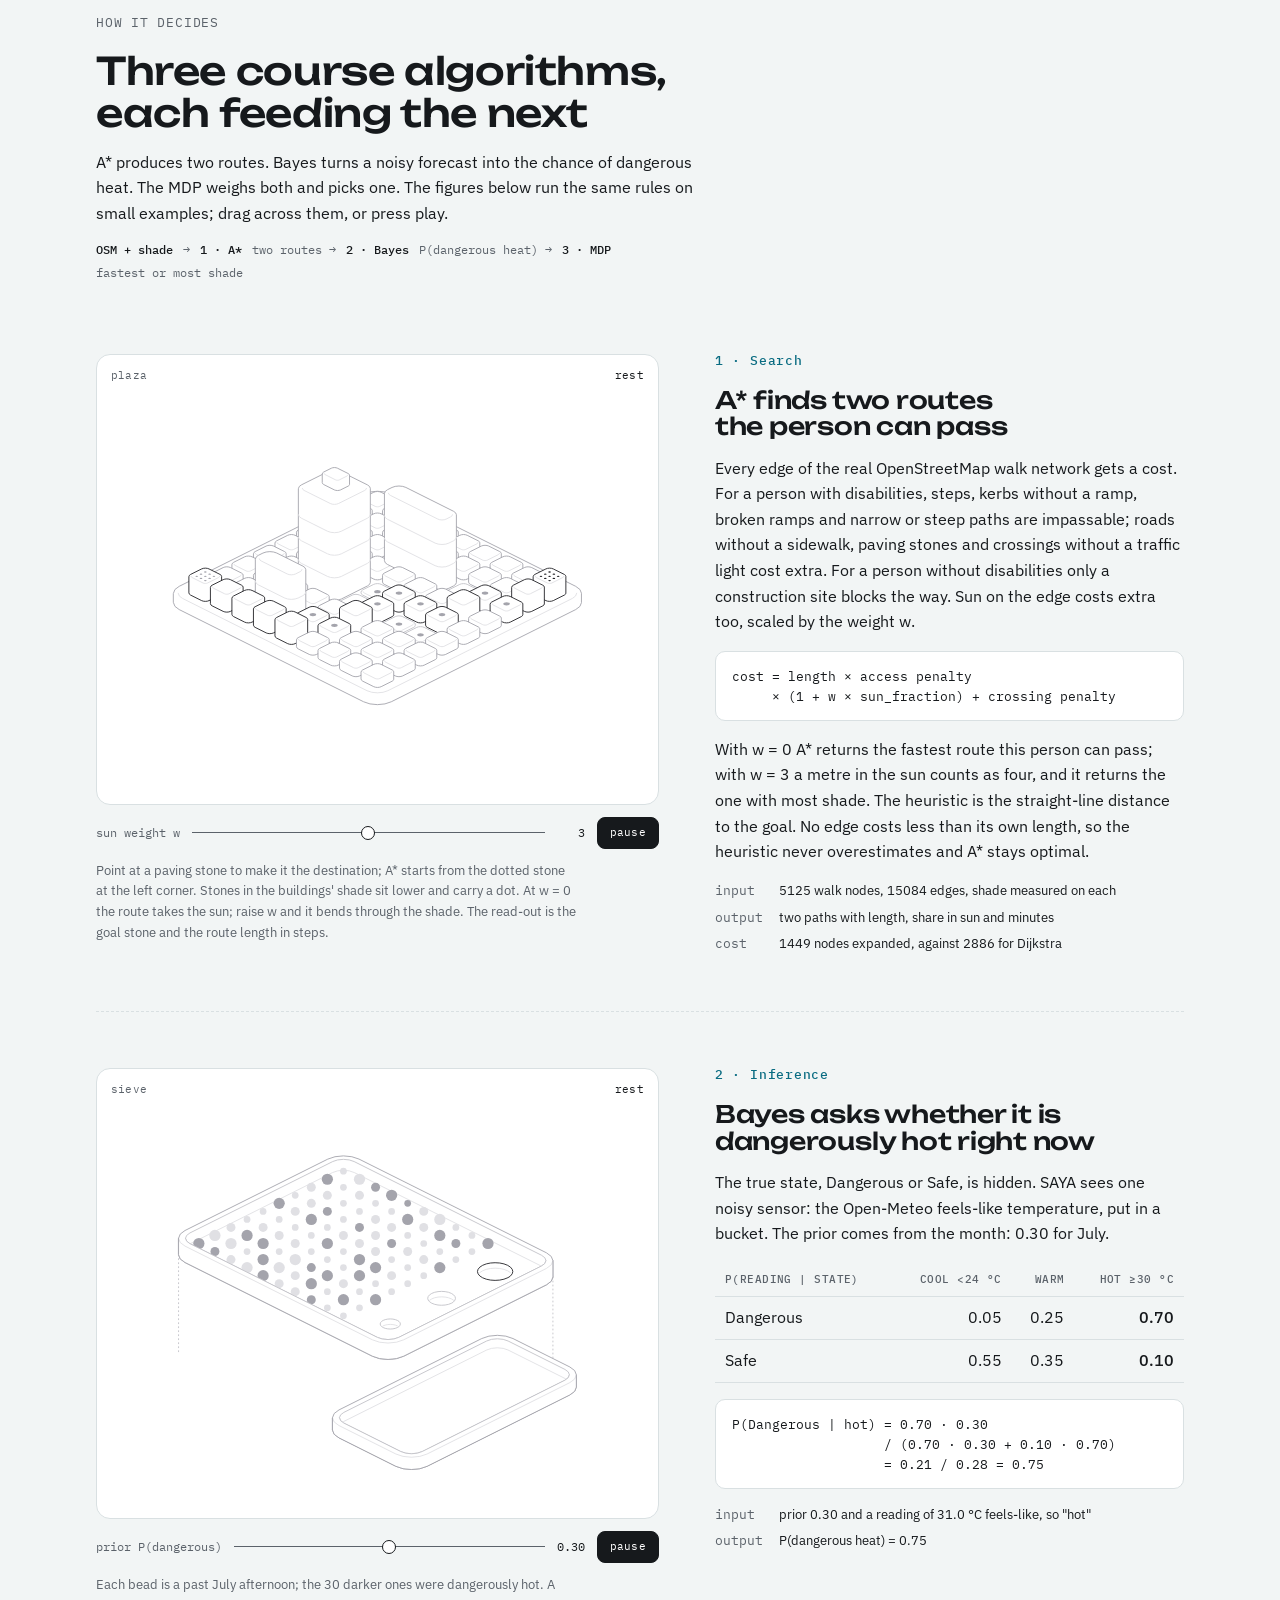
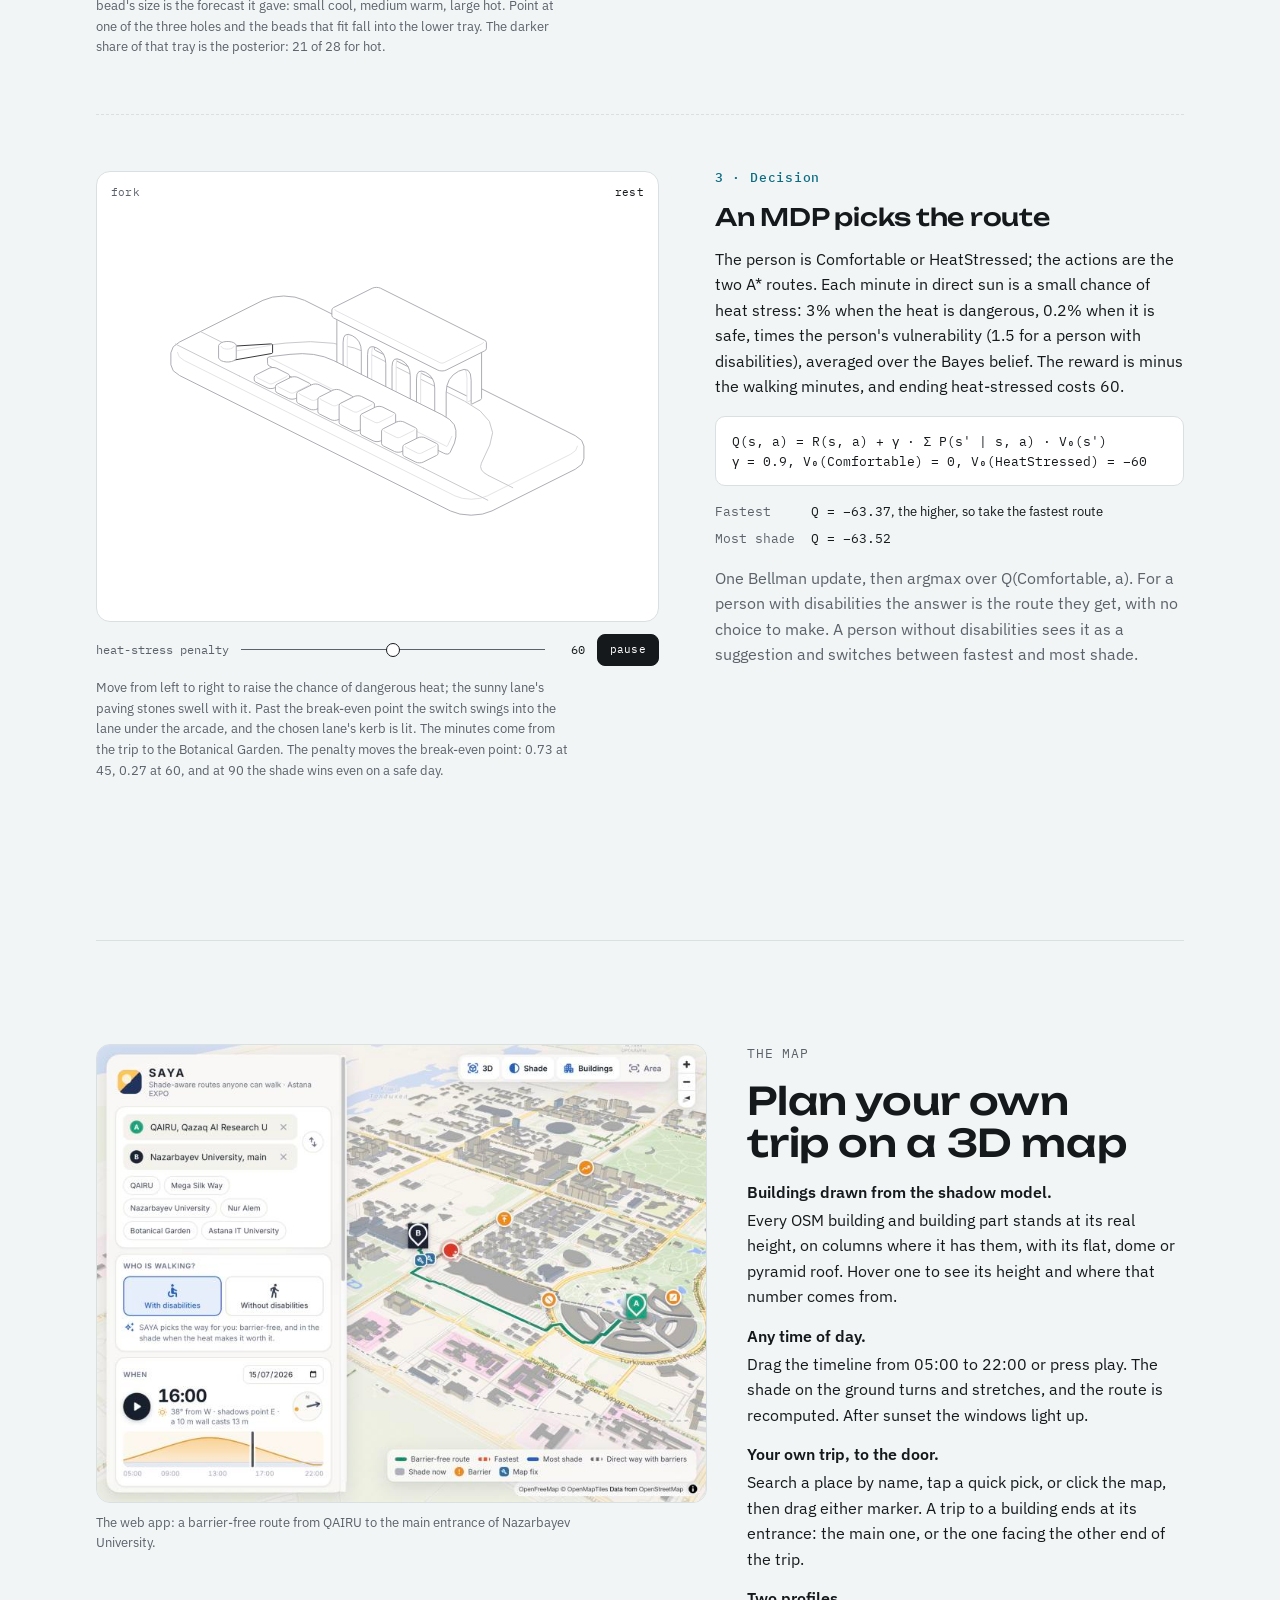
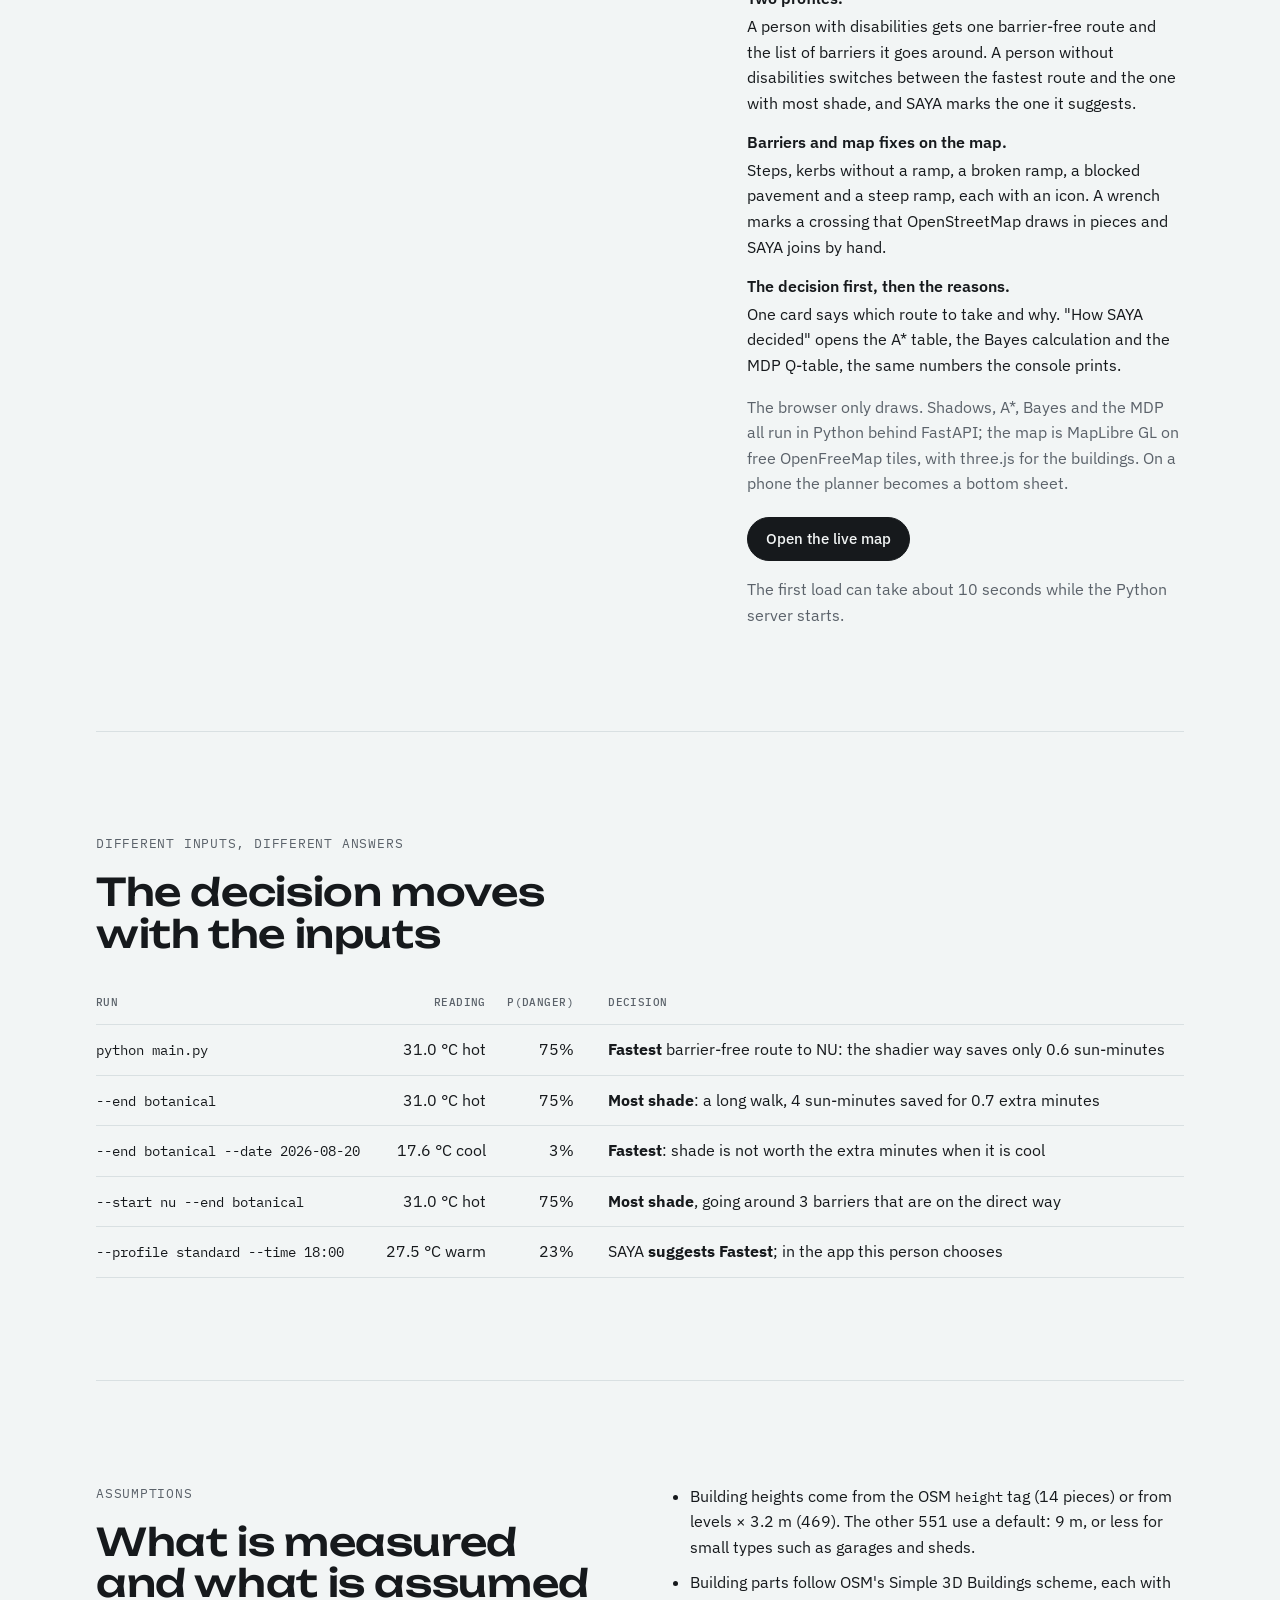
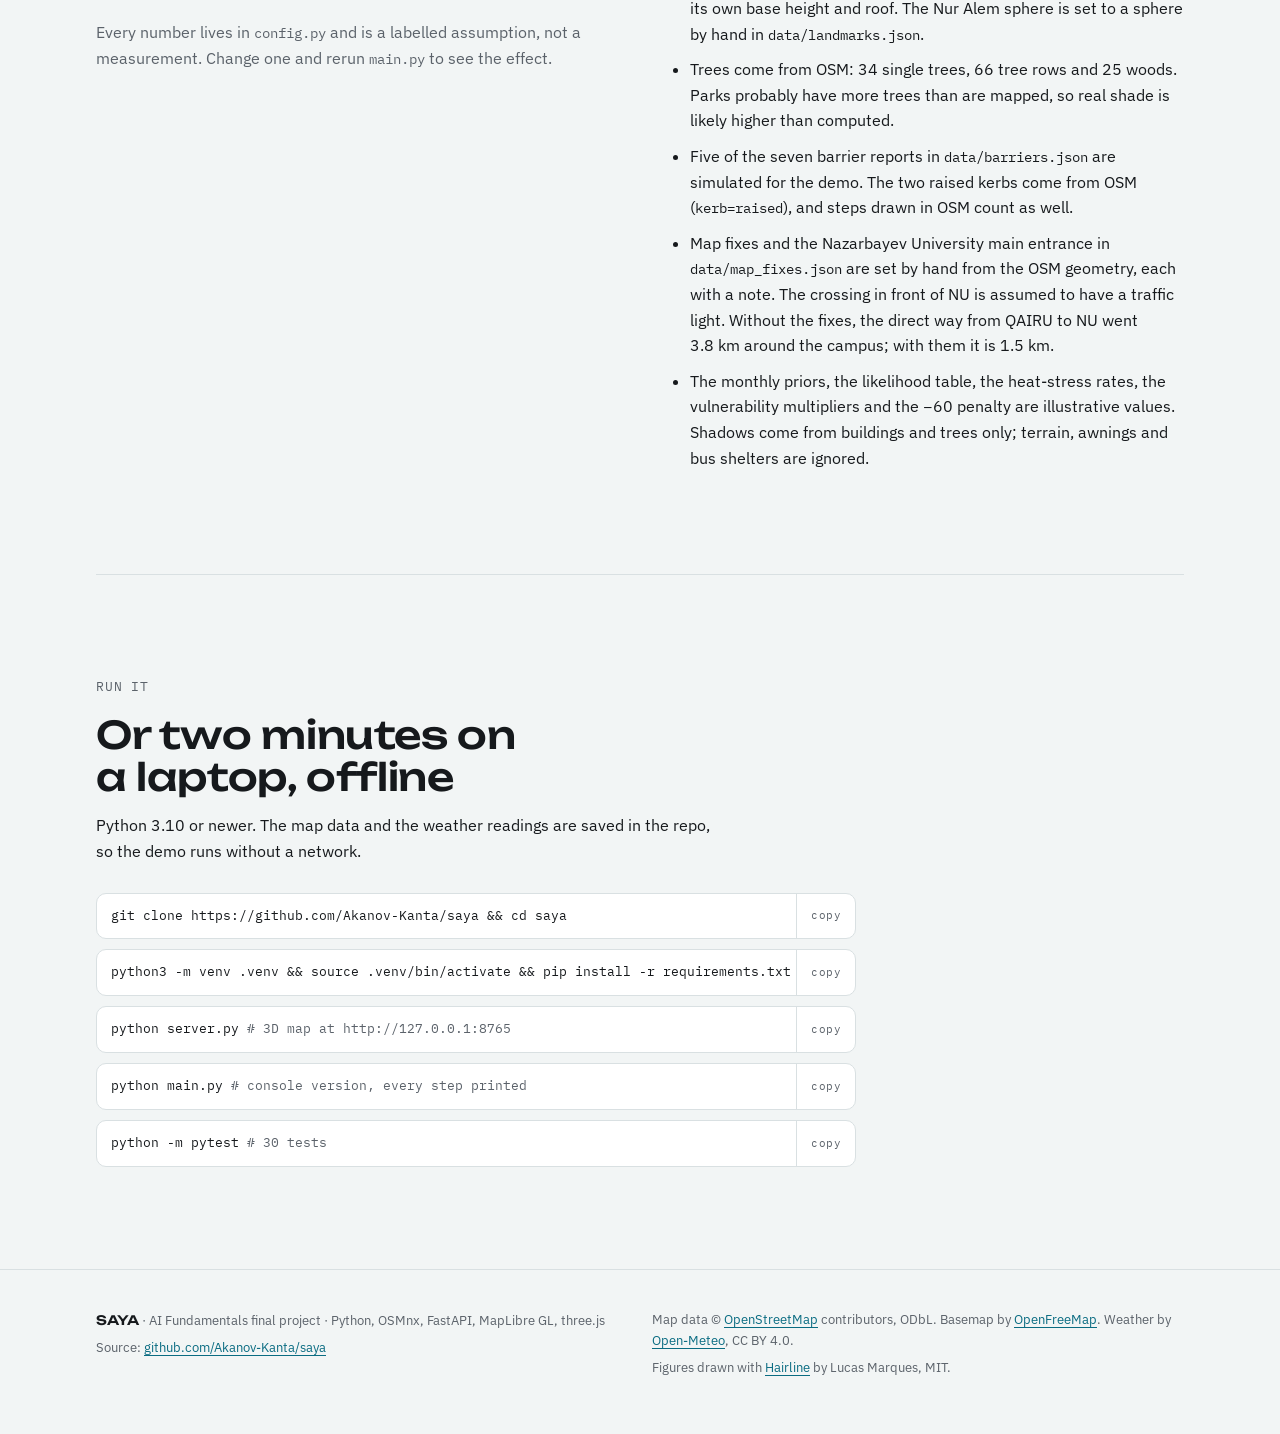
==== commit 414a9e78: "Add the SAYA logo and put it on the landing page and README The mark, "Into the shade": a route walk" ====
--- a/site/index.html
+++ b/site/index.html
@@ -5,7 +5,9 @@
 <meta name="viewport" content="width=device-width, initial-scale=1, viewport-fit=cover">
 <title>SAYA</title>
 <meta name="claude:viewport-fit-sides" content="cover">
-<link rel="icon" href="data:image/svg+xml,%3Csvg xmlns='http://www.w3.org/2000/svg' viewBox='0 0 32 32'%3E%3Ccircle cx='16' cy='16' r='11' fill='none' stroke='%2316191c' stroke-width='2.5'/%3E%3Cpath d='M16 5a11 11 0 0 1 0 22z' fill='%2316191c'/%3E%3C/svg%3E">
+<link rel="icon" type="image/svg+xml" href="data:image/svg+xml,%3Csvg xmlns=%22http://www.w3.org/2000/svg%22 viewBox=%220 0 256 256%22 width=%22256%22 height=%22256%22%3E%3Ctitle%3ESAYA%3C/title%3E%3Cstyle%3Epath%7Bfill:#0A6C82%7D%40media (prefers-color-scheme:dark)%7Bpath%7Bfill:#4CC4DC%7D%7D%3C/style%3E%3Cg transform=%22translate(0.13 1.13) scale(0.999)%22%3E%3Cpath fill-rule=%22evenodd%22 d=%22M150 201.55 V228 A22 22 0 0 1 106 228 V201.55 A100 100 0 1 1 150 201.55 Z M106 201.55 V170 A22 22 0 0 1 108.95 159 L138.95 107.04 A22 22 0 0 1 177.05 129.04 L150 175.89 V201.55 A100 100 0 0 1 106 201.55 Z%22/%3E%3C/g%3E%3C/svg%3E">
+<link rel="icon" type="image/png" sizes="32x32" href="[data-uri]">
+<link rel="apple-touch-icon" href="[data-uri]">
 <meta name="description" content="SAYA finds accessible walking routes in Astana, measures how much of each is in the sun, and decides whether the shaded detour is worth it today. A* search, Bayesian inference and an MDP.">
 <link rel="preconnect" href="https://fonts.googleapis.com">
 <link rel="preconnect" href="https://fonts.gstatic.com" crossorigin>
@@ -69,6 +71,10 @@
   /* top bar */
   .bar { display: flex; flex-wrap: wrap; gap: 8px 20px; align-items: center; justify-content: space-between; padding-block: 20px; }
   .bar .mark { font-family: var(--display); font-weight: 600; letter-spacing: 0.04em; text-decoration: none; color: var(--ink); }
+  /* The logo (brand/logo): coloured by the page's tokens, so dark mode follows on its own. */
+  .logo .sym { fill: var(--accent); } .logo .wm { fill: var(--ink); }
+  .bar .mark { display: block; line-height: 0; } .bar .mark .logo { height: 30px; width: auto; }
+  .hero h1 .wordmark { display: block; height: 0.8em; width: auto; max-width: 100%; }
   .bar nav { display: flex; flex-wrap: wrap; gap: 4px 18px; font-size: var(--step--1); }
   .bar nav a { color: var(--muted); text-decoration: none; }
   .bar nav a:hover { color: var(--ink); }
@@ -188,7 +194,7 @@
 <body>
 <div class="wrap">
   <header class="bar">
-    <a class="mark" href="#top">SAYA</a>
+    <a class="mark" href="#top"><svg class="logo" viewBox="0 0 629.58 232" role="img" aria-label="SAYA"><path class="sym" fill-rule="evenodd" transform="translate(-42.93 -14.31) scale(1.02)" d="M143 184.68 V226 A15 15 0 0 1 113 226 V184.68 A86 86 0 1 1 143 184.68 Z M113 184.68 V162 A15 15 0 0 1 115.01 154.5 L151.01 92.15 A15 15 0 0 1 176.99 107.15 L143 166.02 V184.68 A86 86 0 0 1 113 184.68 Z"/><path class="wm" fill-rule="evenodd" transform="translate(237.5 41.63) scale(1.01)" d="M75.31 15.98 A44 34 0 1 0 38 68 A25 15 0 1 1 16.8 90.95 A11 11 0 0 0 -1.86 102.61 A47 37 0 1 0 38 46 A22 12 0 1 1 56.66 27.64 A11 11 0 0 0 75.31 15.98 Z M79.16 104.08 L128.16 6.08 A11 11 0 0 1 147.84 6.08 L196.84 104.08 A11 11 0 0 1 177.16 113.92 L164.52 88.64 L111.48 88.64 L98.84 113.92 A11 11 0 0 1 79.16 104.08 Z M138 35.6 L153.52 66.64 L122.48 66.64 Z M175.22 18.78 A11 11 0 0 1 190.78 3.22 L232 44.44 L273.22 3.22 A11 11 0 0 1 288.78 18.78 L243 64.56 L243 109 A11 11 0 0 1 221 109 L221 64.56 Z M271.16 104.08 L320.16 6.08 A11 11 0 0 1 339.84 6.08 L388.84 104.08 A11 11 0 0 1 369.16 113.92 L356.52 88.64 L303.48 88.64 L290.84 113.92 A11 11 0 0 1 271.16 104.08 Z M330 35.6 L345.52 66.64 L314.48 66.64 Z"/></svg></a>
     <nav aria-label="Sections">
       <a href="#trip">The trip</a>
       <a href="#how">How it decides</a>
@@ -202,7 +208,7 @@
     <div class="hero">
       <div>
         <p class="eyebrow">AI Fundamentals · final project · Astana</p>
-        <h1 style="margin-top:18px">SAYA</h1>
+        <h1 style="margin-top:18px"><svg class="logo wordmark" viewBox="0 0 396 120" role="img" aria-label="SAYA"><path class="wm" fill-rule="evenodd" transform="translate(6 0)" d="M75.31 15.98 A44 34 0 1 0 38 68 A25 15 0 1 1 16.8 90.95 A11 11 0 0 0 -1.86 102.61 A47 37 0 1 0 38 46 A22 12 0 1 1 56.66 27.64 A11 11 0 0 0 75.31 15.98 Z M79.16 104.08 L128.16 6.08 A11 11 0 0 1 147.84 6.08 L196.84 104.08 A11 11 0 0 1 177.16 113.92 L164.52 88.64 L111.48 88.64 L98.84 113.92 A11 11 0 0 1 79.16 104.08 Z M138 35.6 L153.52 66.64 L122.48 66.64 Z M175.22 18.78 A11 11 0 0 1 190.78 3.22 L232 44.44 L273.22 3.22 A11 11 0 0 1 288.78 18.78 L243 64.56 L243 109 A11 11 0 0 1 221 109 L221 64.56 Z M271.16 104.08 L320.16 6.08 A11 11 0 0 1 339.84 6.08 L388.84 104.08 A11 11 0 0 1 369.16 113.92 L356.52 88.64 L303.48 88.64 L290.84 113.92 A11 11 0 0 1 271.16 104.08 Z M330 35.6 L345.52 66.64 L314.48 66.64 Z"/></svg></h1>
         <p class="gloss"><b>сая</b>: Kazakh for shade, as in <b>саябақ</b>, a park</p>
         <p class="lead">A route planner for Astana's hot summers. For a person with disabilities it finds a way they can actually get through, works out how much of it is in the sun, and decides whether the shadier detour is worth it today. Anyone else picks the fastest route or the one with most shade.</p>
         <div class="actions">
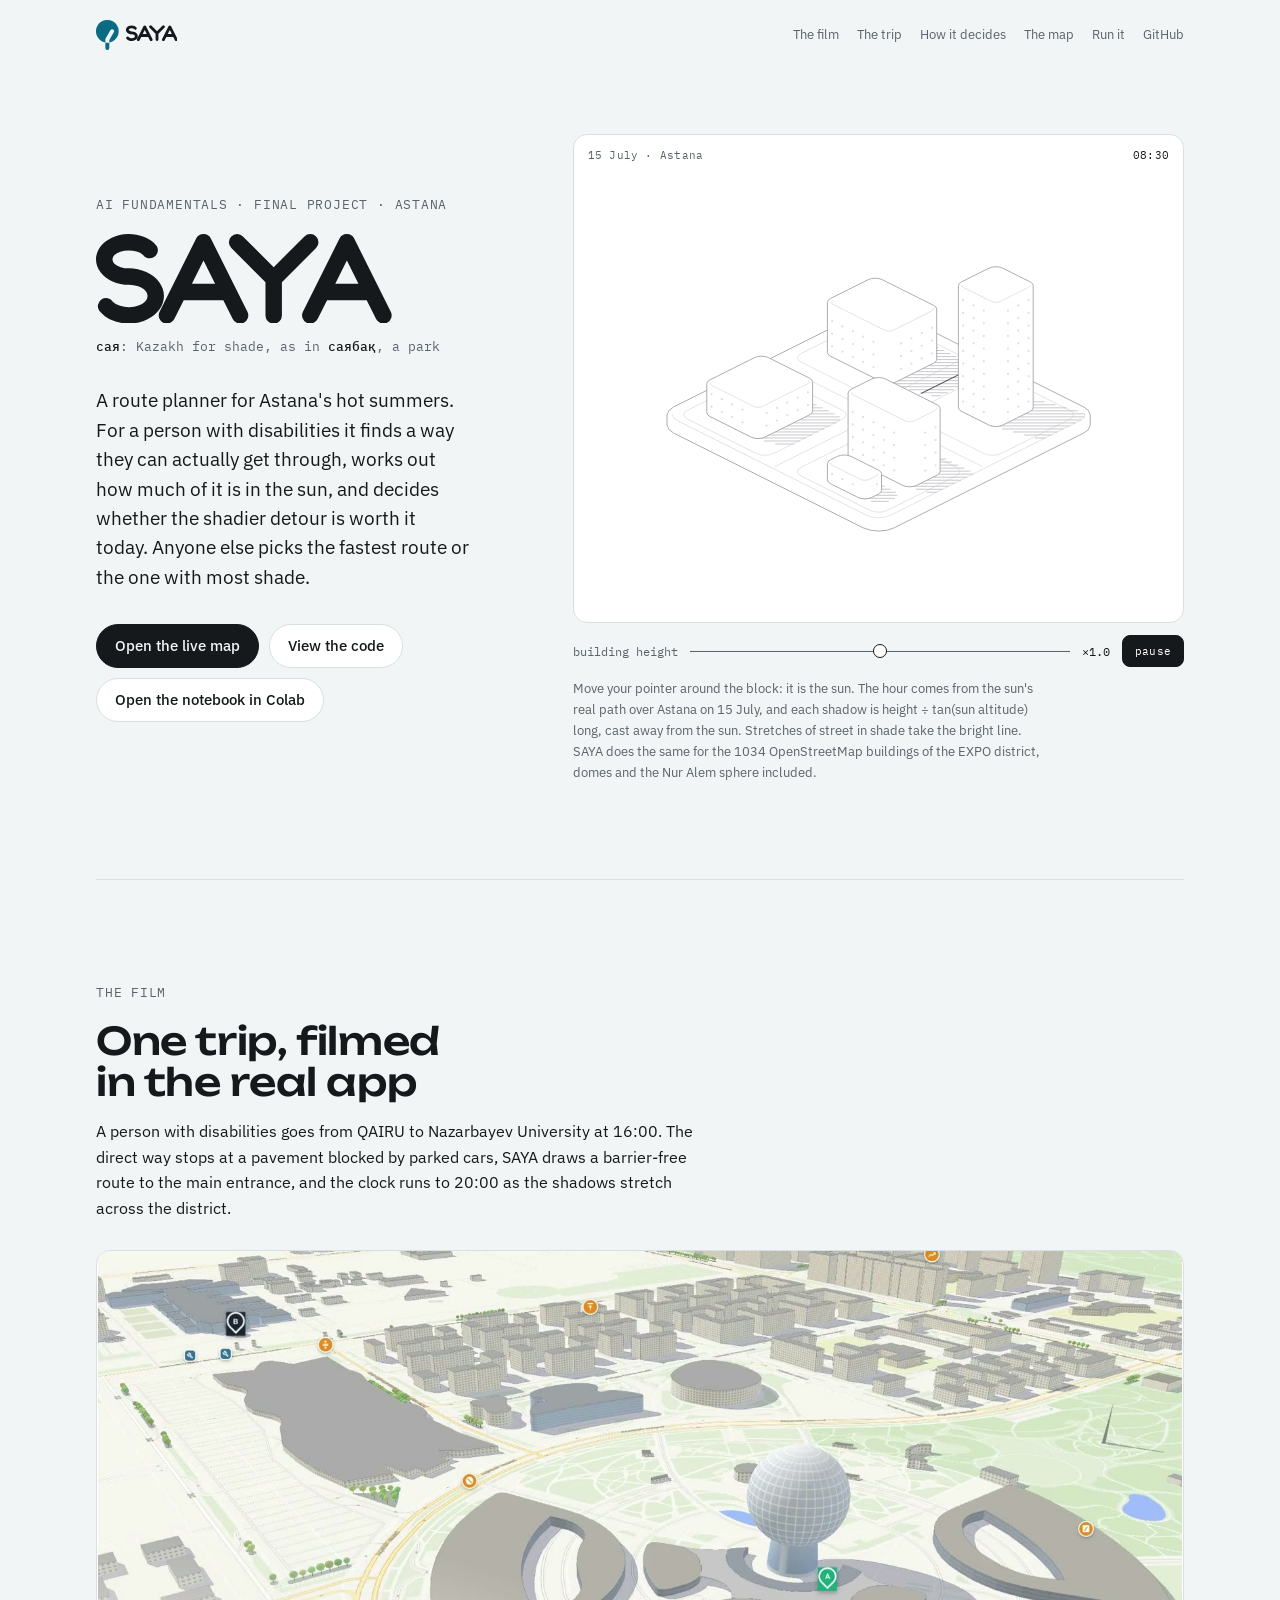
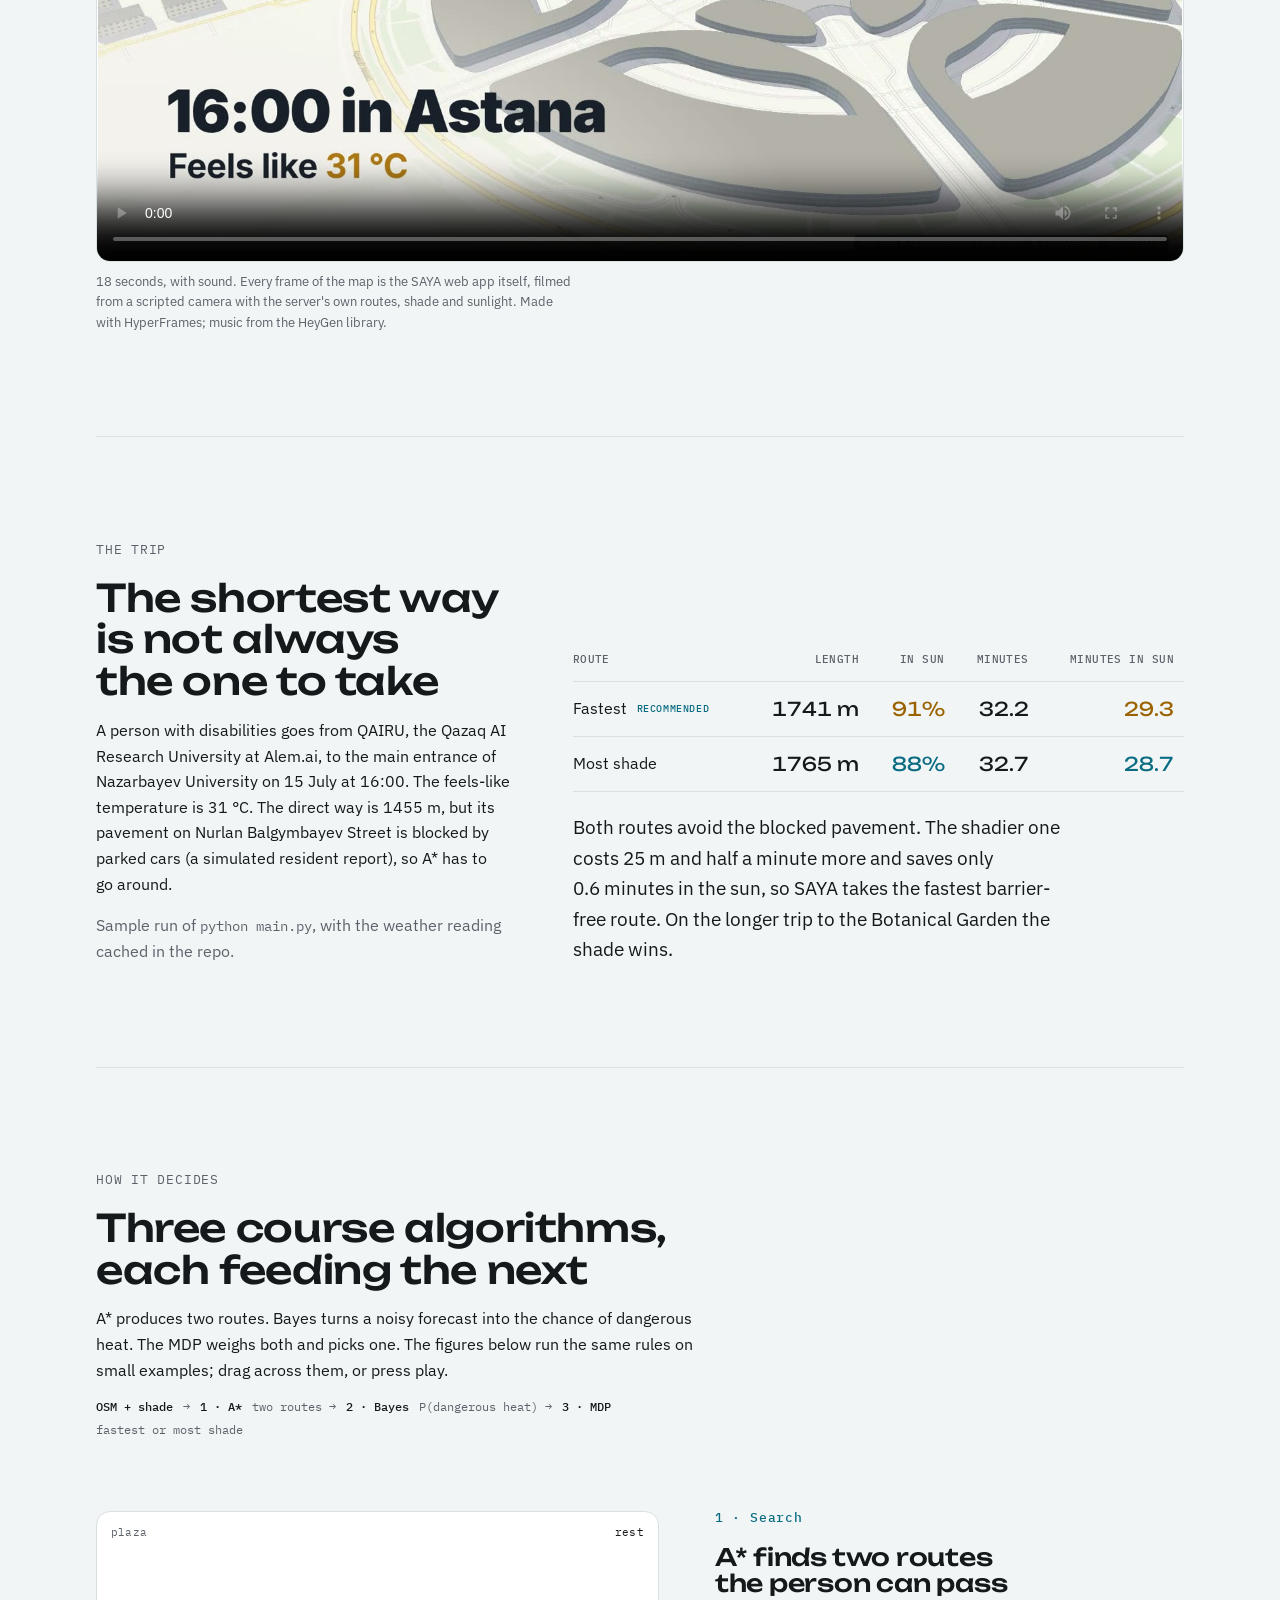
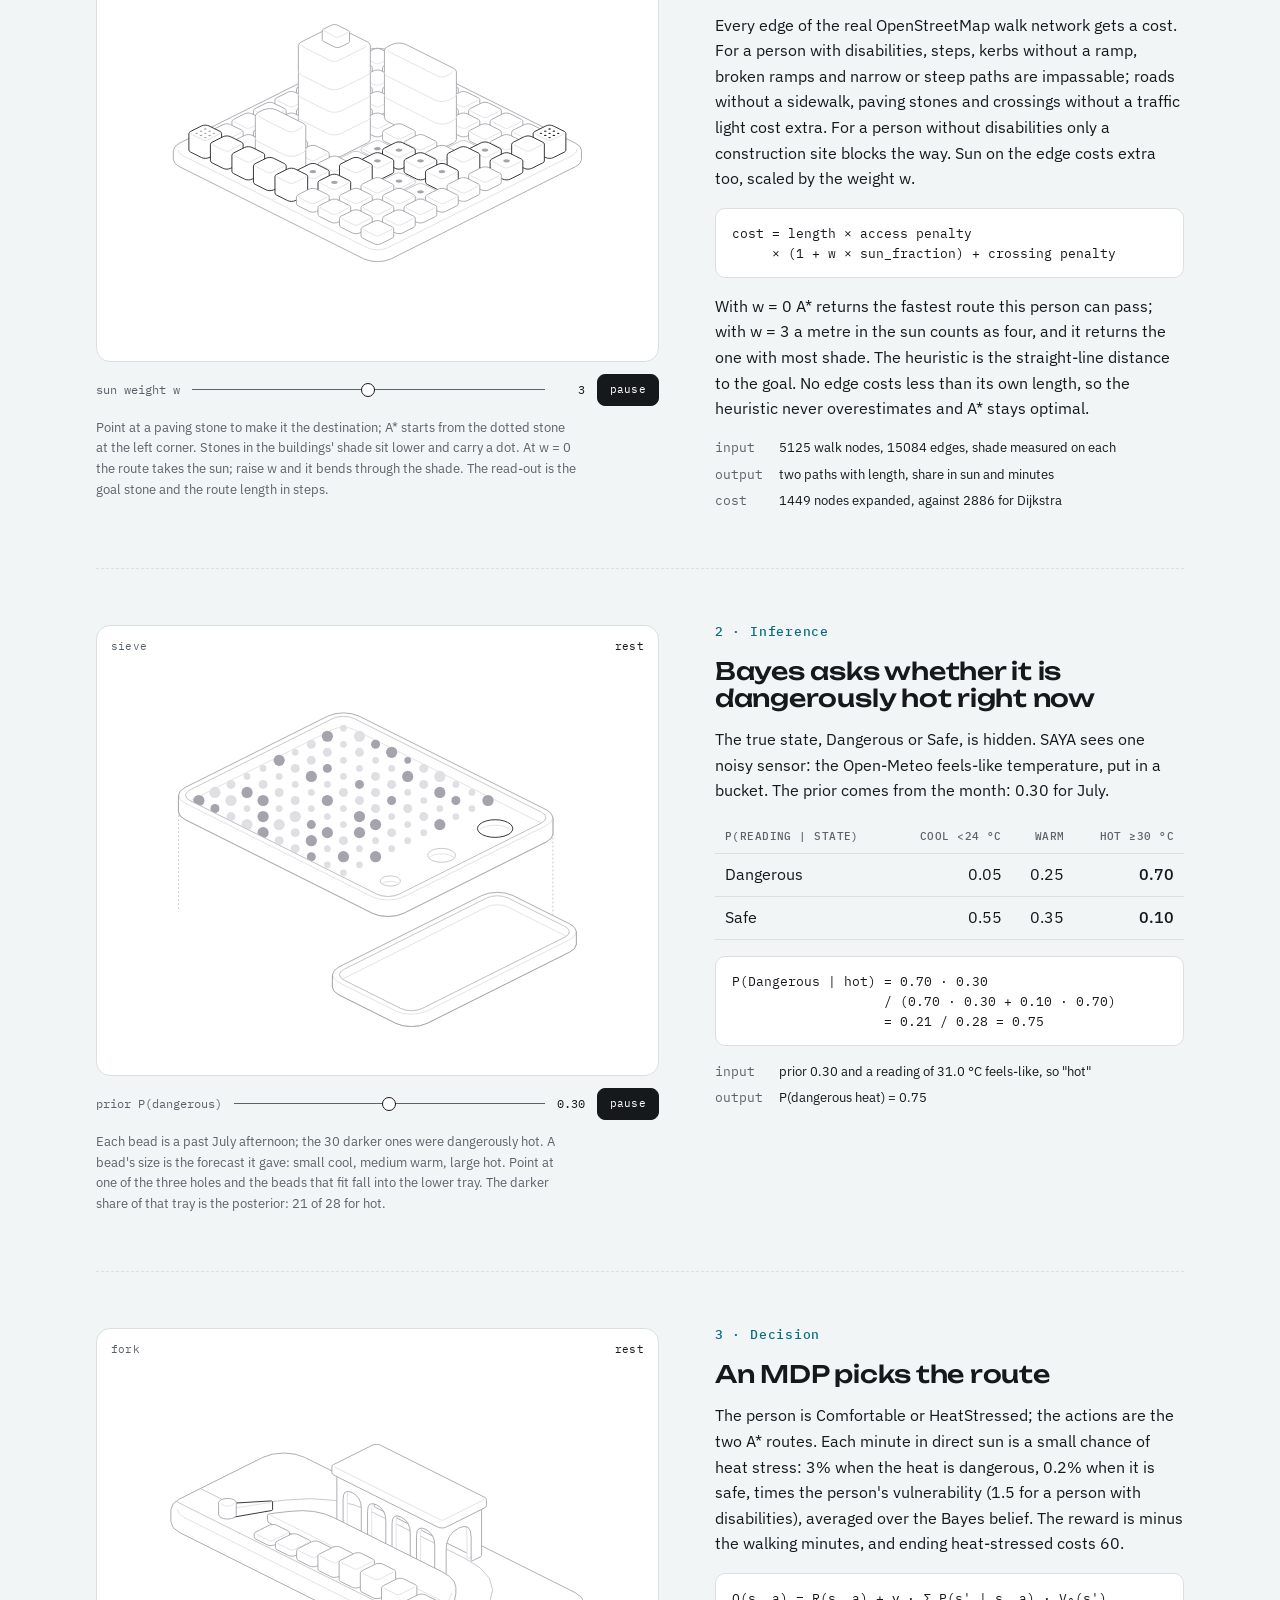
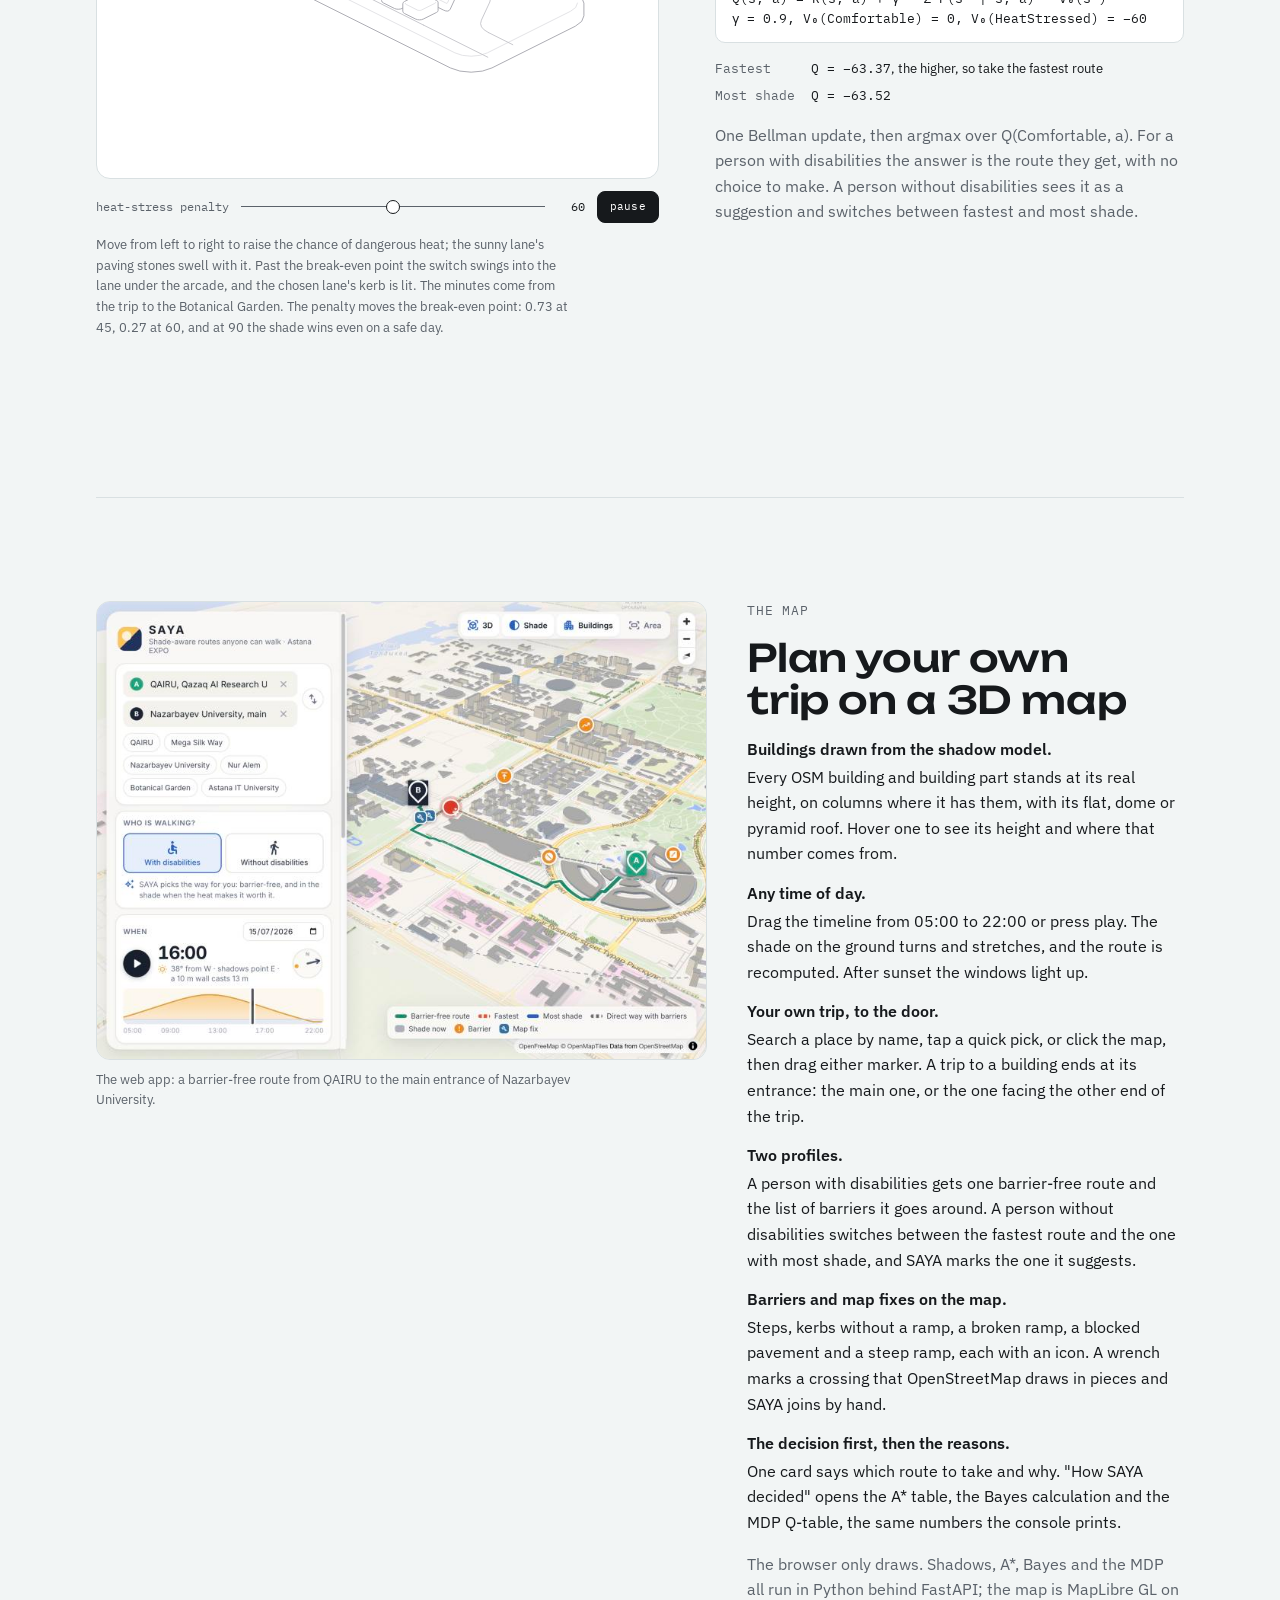
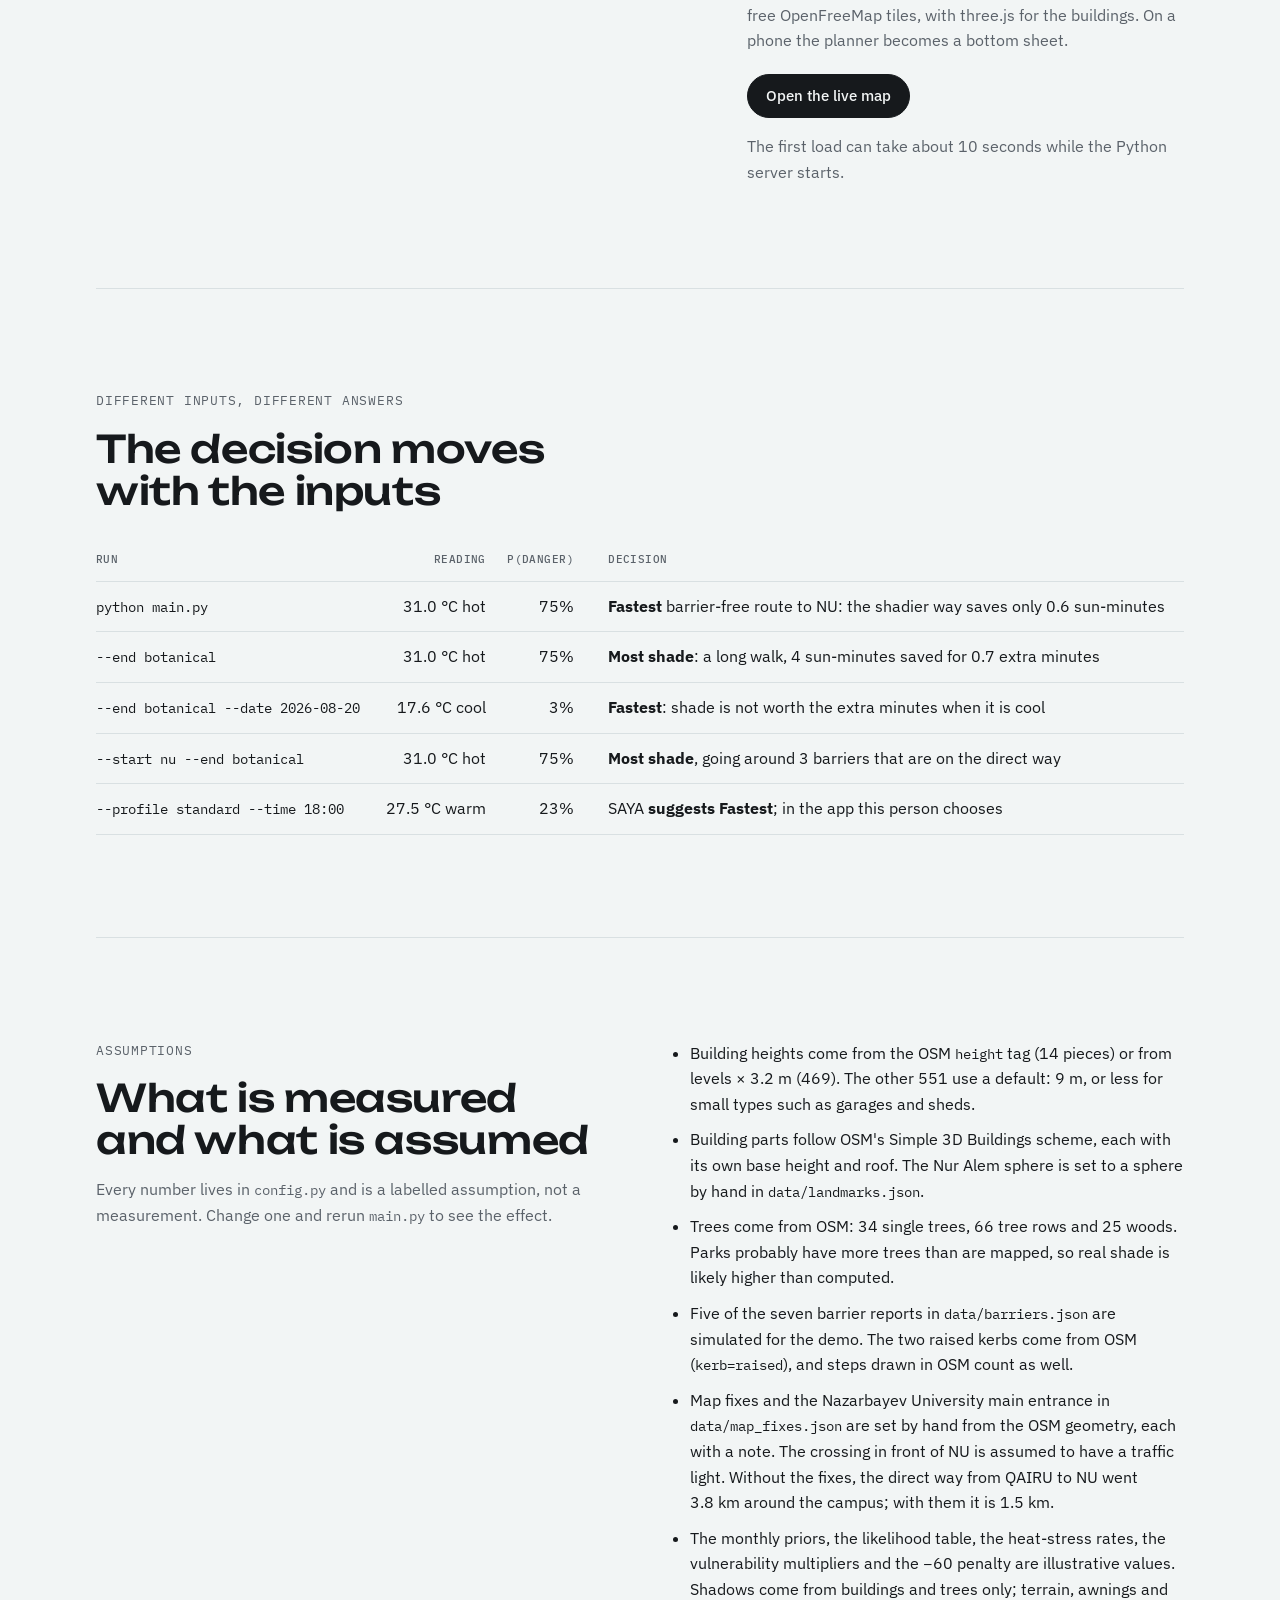
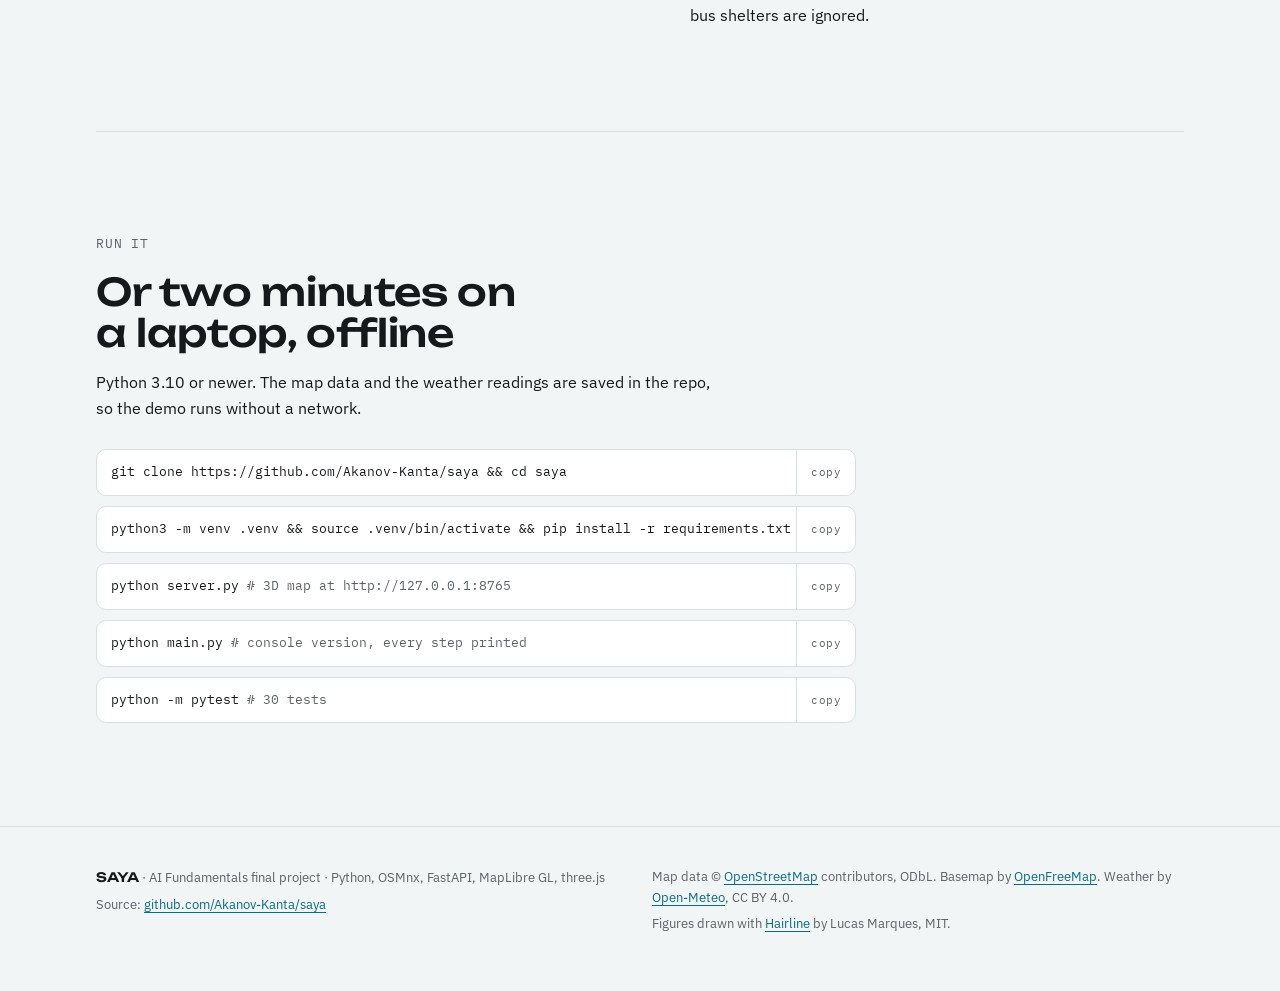
==== commit be32611d: "Add the SAYA film to the landing page A new section after the hero plays an 18-second film of the re" ====
--- a/site/index.html
+++ b/site/index.html
@@ -151,6 +151,15 @@
   .lik th, .lik td { padding: 8px 10px; }
   .lik td.on { color: var(--ink); font-weight: 500; }
 
+  /* the film */
+  .film { display: grid; gap: 28px; grid-template-columns: minmax(0, 1fr); }
+  .film > * { min-width: 0; }
+  .film video {
+    display: block; width: 100%; height: auto; aspect-ratio: 16 / 9; border-radius: var(--radius);
+    border: 1px solid var(--line); background: var(--plate);
+  }
+  .film figure { margin: 0; display: grid; gap: 10px; }
+
   /* the app */
   .app { display: grid; gap: 40px; }
   @media (min-width: 920px) { .app { grid-template-columns: minmax(0, 7fr) minmax(0, 5fr); align-items: start; } }
@@ -196,6 +205,7 @@
   <header class="bar">
     <a class="mark" href="#top"><svg class="logo" viewBox="0 0 629.58 232" role="img" aria-label="SAYA"><path class="sym" fill-rule="evenodd" transform="translate(-42.93 -14.31) scale(1.02)" d="M143 184.68 V226 A15 15 0 0 1 113 226 V184.68 A86 86 0 1 1 143 184.68 Z M113 184.68 V162 A15 15 0 0 1 115.01 154.5 L151.01 92.15 A15 15 0 0 1 176.99 107.15 L143 166.02 V184.68 A86 86 0 0 1 113 184.68 Z"/><path class="wm" fill-rule="evenodd" transform="translate(237.5 41.63) scale(1.01)" d="M75.31 15.98 A44 34 0 1 0 38 68 A25 15 0 1 1 16.8 90.95 A11 11 0 0 0 -1.86 102.61 A47 37 0 1 0 38 46 A22 12 0 1 1 56.66 27.64 A11 11 0 0 0 75.31 15.98 Z M79.16 104.08 L128.16 6.08 A11 11 0 0 1 147.84 6.08 L196.84 104.08 A11 11 0 0 1 177.16 113.92 L164.52 88.64 L111.48 88.64 L98.84 113.92 A11 11 0 0 1 79.16 104.08 Z M138 35.6 L153.52 66.64 L122.48 66.64 Z M175.22 18.78 A11 11 0 0 1 190.78 3.22 L232 44.44 L273.22 3.22 A11 11 0 0 1 288.78 18.78 L243 64.56 L243 109 A11 11 0 0 1 221 109 L221 64.56 Z M271.16 104.08 L320.16 6.08 A11 11 0 0 1 339.84 6.08 L388.84 104.08 A11 11 0 0 1 369.16 113.92 L356.52 88.64 L303.48 88.64 L290.84 113.92 A11 11 0 0 1 271.16 104.08 Z M330 35.6 L345.52 66.64 L314.48 66.64 Z"/></svg></a>
     <nav aria-label="Sections">
+      <a href="#film">The film</a>
       <a href="#trip">The trip</a>
       <a href="#how">How it decides</a>
       <a href="#app">The map</a>
@@ -231,6 +241,23 @@
         <figcaption>Move your pointer around the block: it is the sun. The hour comes from the sun's real path over Astana on 15 July, and each shadow is height ÷ tan(sun altitude) long, cast away from the sun. Stretches of street in shade take the bright line. SAYA does the same for the 1034 OpenStreetMap buildings of the EXPO district, domes and the Nur Alem sphere included.</figcaption>
       </figure>
     </div>
+
+    <section id="film">
+      <div class="film">
+        <div class="prose">
+          <p class="eyebrow">The film</p>
+          <h2>One trip, filmed in the real app</h2>
+          <p>A person with disabilities goes from QAIRU to Nazarbayev University at 16:00. The direct way stops at a pavement blocked by parked cars, SAYA draws a barrier-free route to the main entrance, and the clock runs to 20:00 as the shadows stretch across the district.</p>
+        </div>
+        <figure>
+          <video controls playsinline preload="metadata" width="1920" height="1080" poster="media/saya-film-poster.jpg" aria-label="SAYA film, 18 seconds">
+            <source src="media/saya-film.mp4" type="video/mp4">
+            <a href="media/saya-film.mp4">Download the SAYA film (MP4, 18 s)</a>
+          </video>
+          <figcaption class="muted">18 seconds, with sound. Every frame of the map is the SAYA web app itself, filmed from a scripted camera with the server's own routes, shade and sunlight. Made with HyperFrames; music from the HeyGen library.</figcaption>
+        </figure>
+      </div>
+    </section>
 
     <section id="trip">
       <div class="trip">
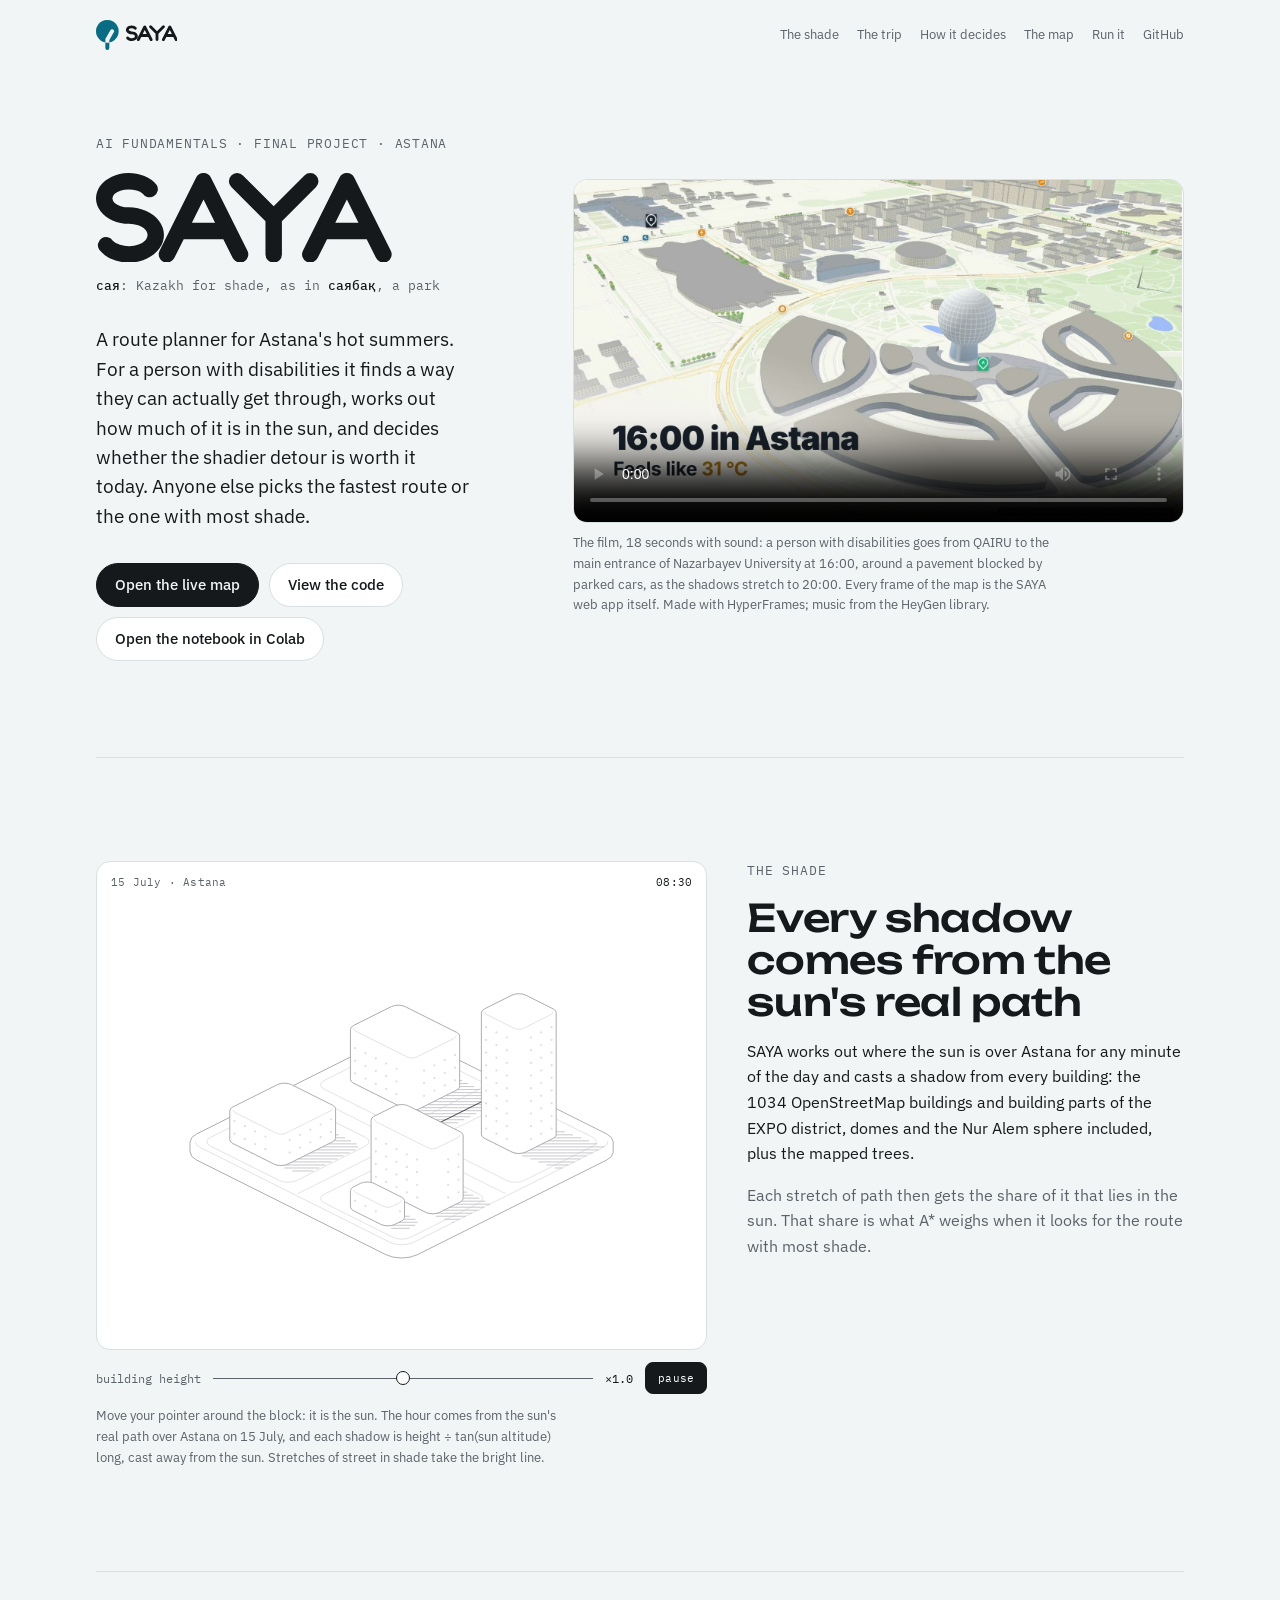
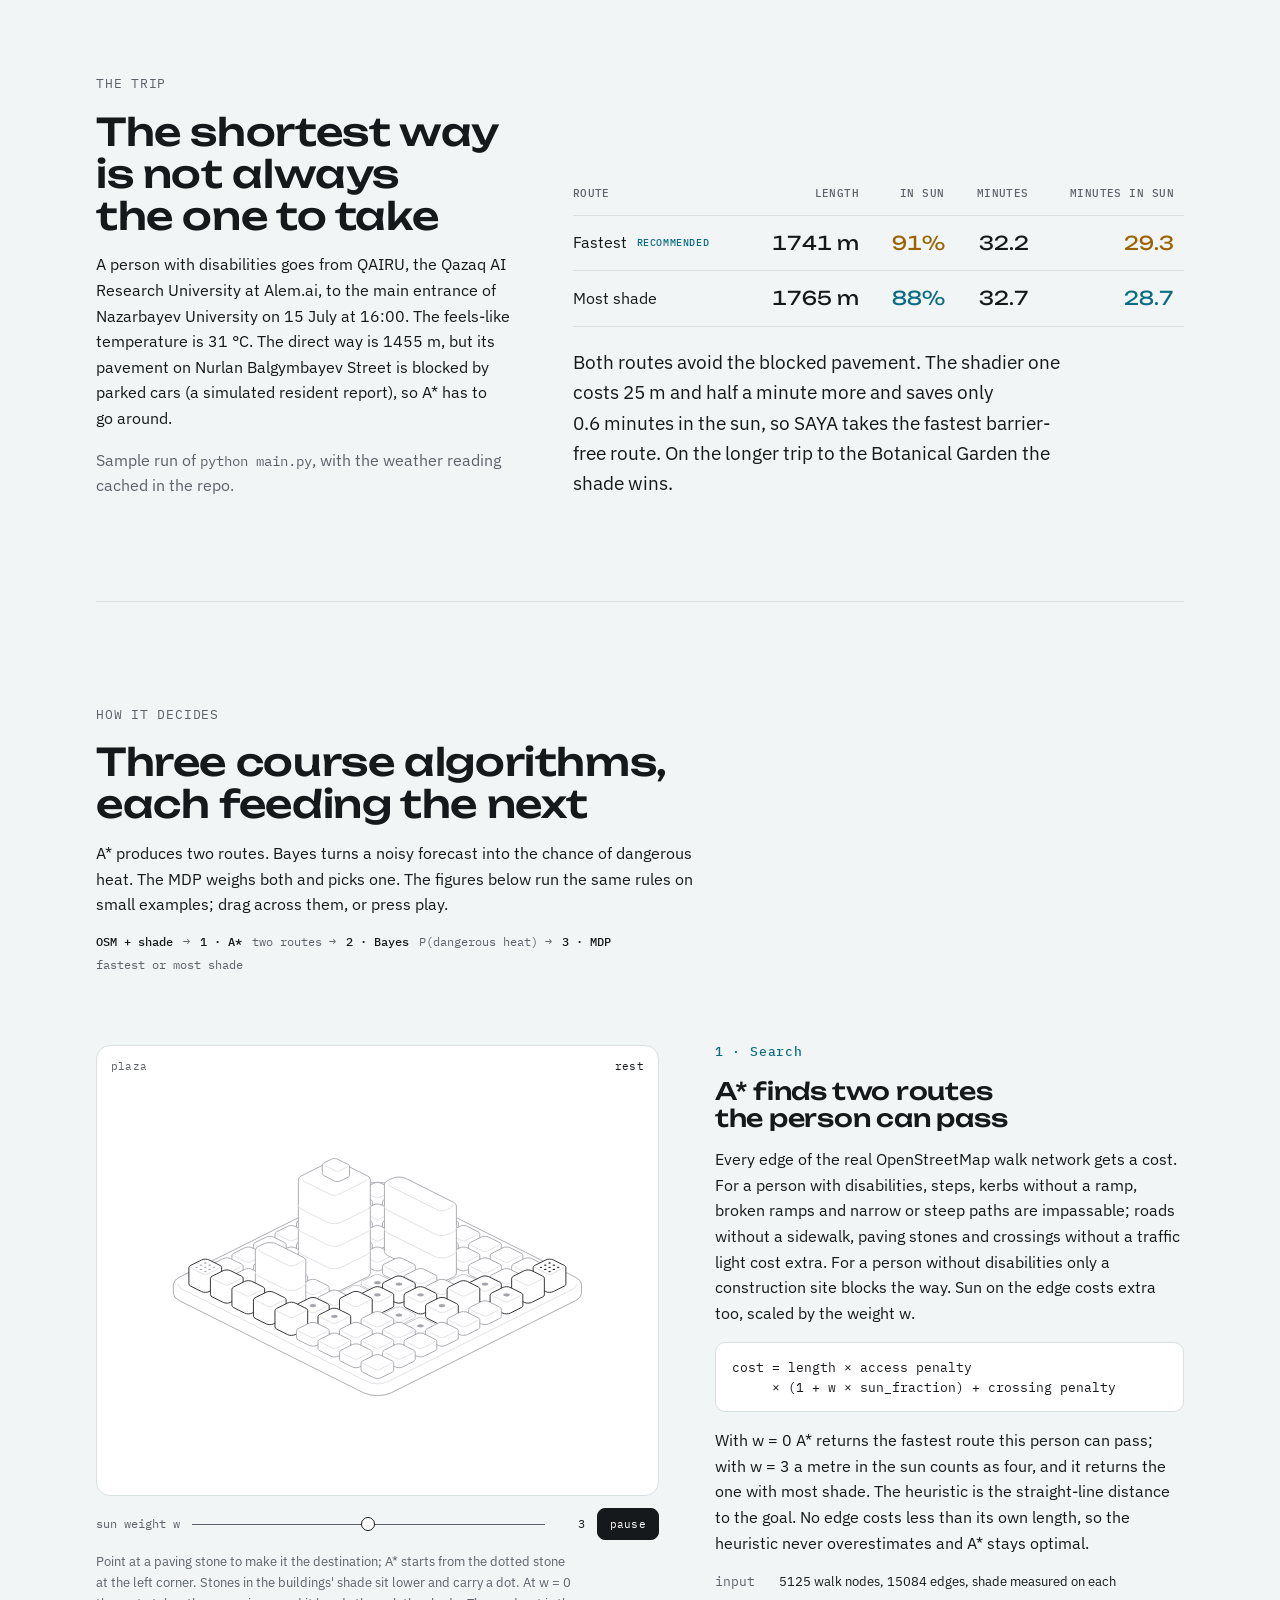
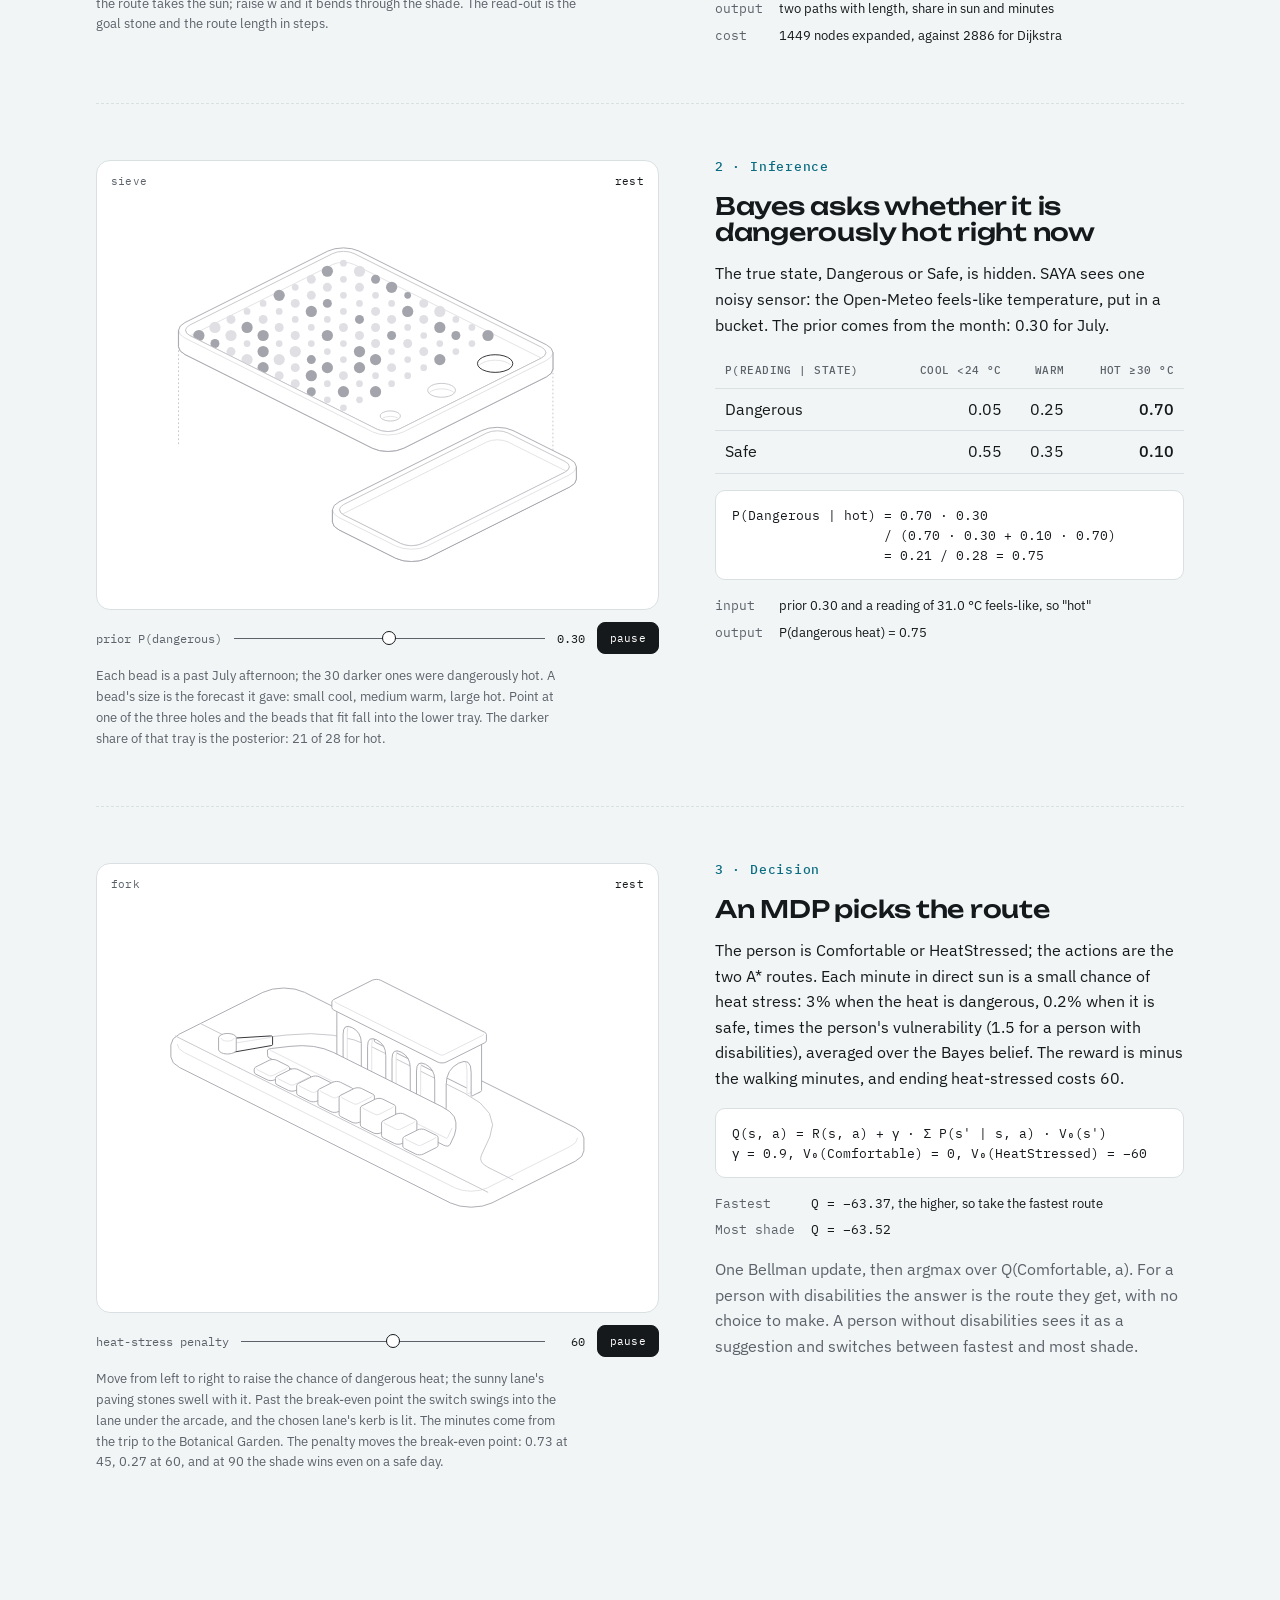
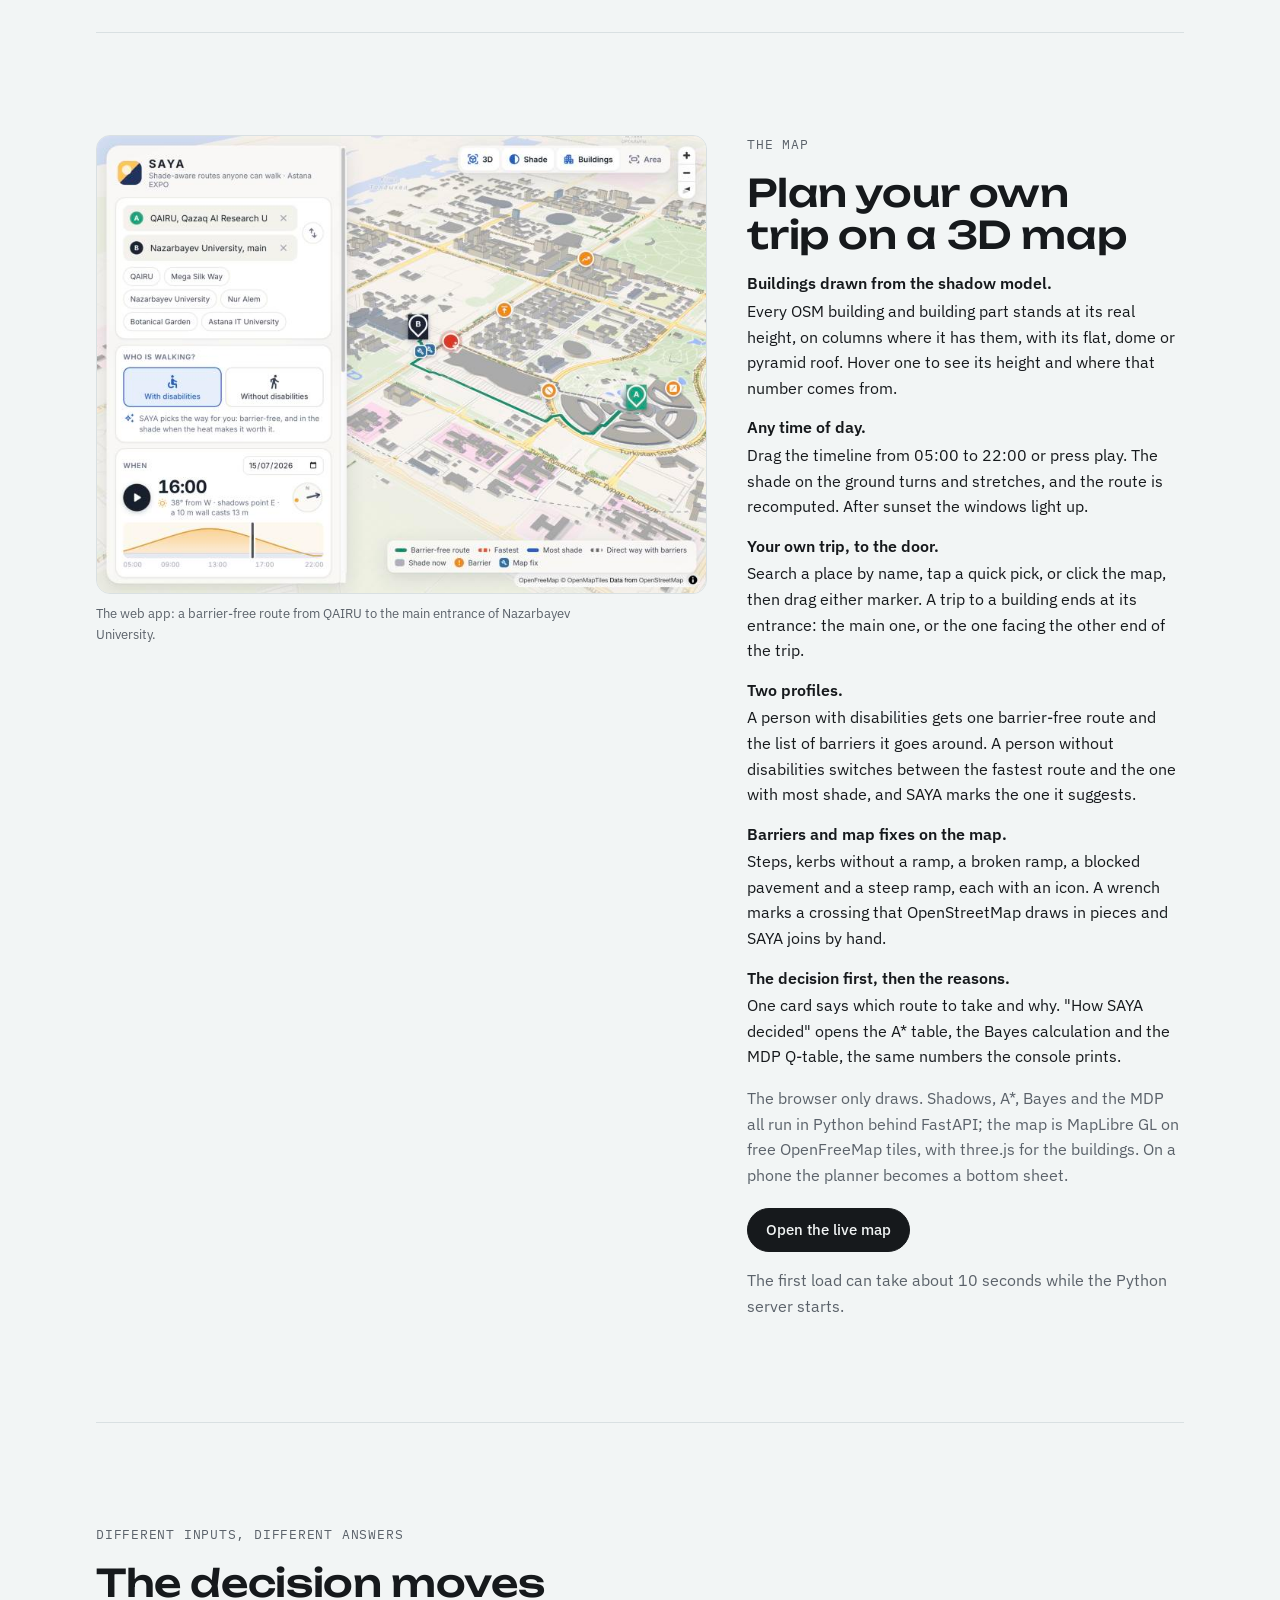
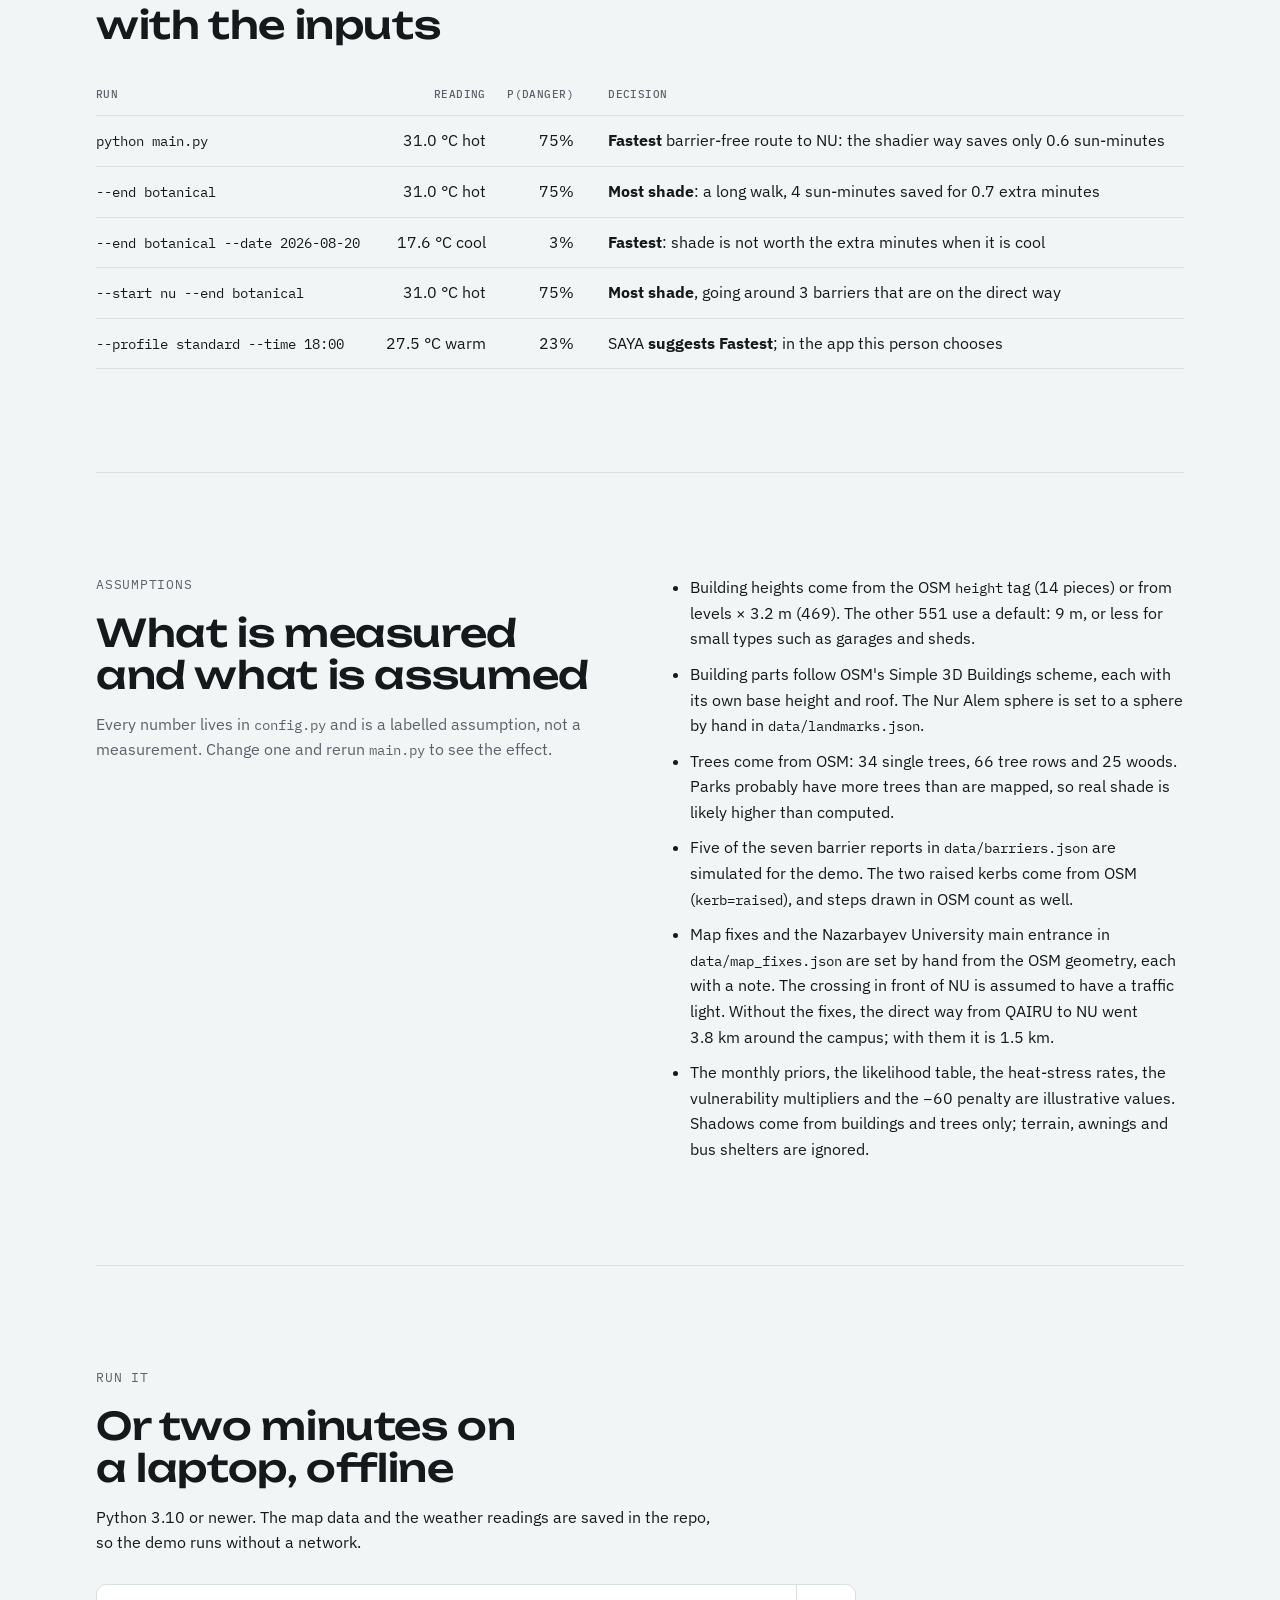
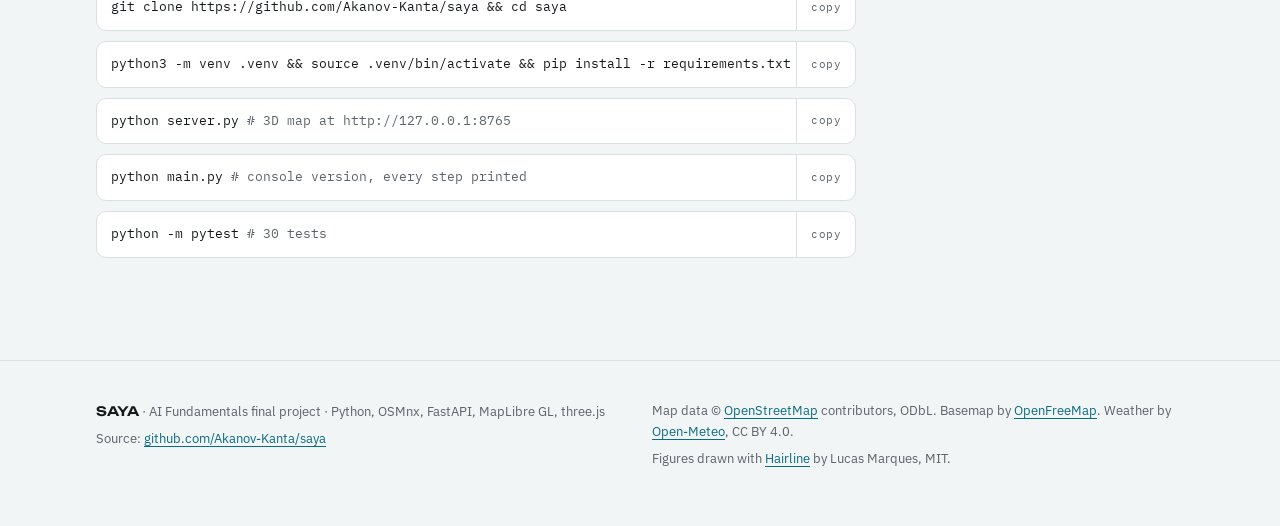
==== commit 866c2a35: "Put the film in the landing page's opening section The film now takes the right side of the hero, so" ====
--- a/site/index.html
+++ b/site/index.html
@@ -151,14 +151,12 @@
   .lik th, .lik td { padding: 8px 10px; }
   .lik td.on { color: var(--ink); font-weight: 500; }
 
-  /* the film */
-  .film { display: grid; gap: 28px; grid-template-columns: minmax(0, 1fr); }
-  .film > * { min-width: 0; }
+  /* the film, the first thing on the page */
+  .film { margin: 0; display: grid; gap: 10px; min-width: 0; }
   .film video {
     display: block; width: 100%; height: auto; aspect-ratio: 16 / 9; border-radius: var(--radius);
     border: 1px solid var(--line); background: var(--plate);
   }
-  .film figure { margin: 0; display: grid; gap: 10px; }
 
   /* the app */
   .app { display: grid; gap: 40px; }
@@ -205,7 +203,7 @@
   <header class="bar">
     <a class="mark" href="#top"><svg class="logo" viewBox="0 0 629.58 232" role="img" aria-label="SAYA"><path class="sym" fill-rule="evenodd" transform="translate(-42.93 -14.31) scale(1.02)" d="M143 184.68 V226 A15 15 0 0 1 113 226 V184.68 A86 86 0 1 1 143 184.68 Z M113 184.68 V162 A15 15 0 0 1 115.01 154.5 L151.01 92.15 A15 15 0 0 1 176.99 107.15 L143 166.02 V184.68 A86 86 0 0 1 113 184.68 Z"/><path class="wm" fill-rule="evenodd" transform="translate(237.5 41.63) scale(1.01)" d="M75.31 15.98 A44 34 0 1 0 38 68 A25 15 0 1 1 16.8 90.95 A11 11 0 0 0 -1.86 102.61 A47 37 0 1 0 38 46 A22 12 0 1 1 56.66 27.64 A11 11 0 0 0 75.31 15.98 Z M79.16 104.08 L128.16 6.08 A11 11 0 0 1 147.84 6.08 L196.84 104.08 A11 11 0 0 1 177.16 113.92 L164.52 88.64 L111.48 88.64 L98.84 113.92 A11 11 0 0 1 79.16 104.08 Z M138 35.6 L153.52 66.64 L122.48 66.64 Z M175.22 18.78 A11 11 0 0 1 190.78 3.22 L232 44.44 L273.22 3.22 A11 11 0 0 1 288.78 18.78 L243 64.56 L243 109 A11 11 0 0 1 221 109 L221 64.56 Z M271.16 104.08 L320.16 6.08 A11 11 0 0 1 339.84 6.08 L388.84 104.08 A11 11 0 0 1 369.16 113.92 L356.52 88.64 L303.48 88.64 L290.84 113.92 A11 11 0 0 1 271.16 104.08 Z M330 35.6 L345.52 66.64 L314.48 66.64 Z"/></svg></a>
     <nav aria-label="Sections">
-      <a href="#film">The film</a>
+      <a href="#shade">The shade</a>
       <a href="#trip">The trip</a>
       <a href="#how">How it decides</a>
       <a href="#app">The map</a>
@@ -227,35 +225,36 @@
           <a class="btn" href="https://colab.research.google.com/github/Akanov-Kanta/saya/blob/main/SAYA_algorithms.ipynb">Open the notebook in Colab</a>
         </div>
       </div>
-      <figure class="fig" data-figure="shade">
-        <div class="plate">
-          <span class="tag name">15 July · Astana</span><span class="tag read" aria-live="polite">rest</span>
-          <div class="stage"></div>
-        </div>
-        <div class="controls">
-          <label for="r-shade">building height</label>
-          <input id="r-shade" type="range" min="0" max="1" step="0.01" value="0.5">
-          <output for="r-shade">×1</output>
-          <button class="play" type="button" aria-pressed="false">play</button>
-        </div>
-        <figcaption>Move your pointer around the block: it is the sun. The hour comes from the sun's real path over Astana on 15 July, and each shadow is height ÷ tan(sun altitude) long, cast away from the sun. Stretches of street in shade take the bright line. SAYA does the same for the 1034 OpenStreetMap buildings of the EXPO district, domes and the Nur Alem sphere included.</figcaption>
+      <figure class="film" id="film">
+        <video controls playsinline preload="metadata" width="1920" height="1080" poster="media/saya-film-poster.jpg" aria-label="SAYA film, 18 seconds">
+          <source src="media/saya-film.mp4" type="video/mp4">
+          <a href="media/saya-film.mp4">Download the SAYA film (MP4, 18 s)</a>
+        </video>
+        <figcaption class="muted">The film, 18 seconds with sound: a person with disabilities goes from QAIRU to the main entrance of Nazarbayev University at 16:00, around a pavement blocked by parked cars, as the shadows stretch to 20:00. Every frame of the map is the SAYA web app itself. Made with HyperFrames; music from the HeyGen library.</figcaption>
       </figure>
     </div>
 
-    <section id="film">
-      <div class="film">
+    <section id="shade">
+      <div class="app">
+        <figure class="fig" data-figure="shade">
+          <div class="plate">
+            <span class="tag name">15 July · Astana</span><span class="tag read" aria-live="polite">rest</span>
+            <div class="stage"></div>
+          </div>
+          <div class="controls">
+            <label for="r-shade">building height</label>
+            <input id="r-shade" type="range" min="0" max="1" step="0.01" value="0.5">
+            <output for="r-shade">×1</output>
+            <button class="play" type="button" aria-pressed="false">play</button>
+          </div>
+          <figcaption>Move your pointer around the block: it is the sun. The hour comes from the sun's real path over Astana on 15 July, and each shadow is height ÷ tan(sun altitude) long, cast away from the sun. Stretches of street in shade take the bright line.</figcaption>
+        </figure>
         <div class="prose">
-          <p class="eyebrow">The film</p>
-          <h2>One trip, filmed in the real app</h2>
-          <p>A person with disabilities goes from QAIRU to Nazarbayev University at 16:00. The direct way stops at a pavement blocked by parked cars, SAYA draws a barrier-free route to the main entrance, and the clock runs to 20:00 as the shadows stretch across the district.</p>
+          <p class="eyebrow">The shade</p>
+          <h2>Every shadow comes from the sun's real path</h2>
+          <p>SAYA works out where the sun is over Astana for any minute of the day and casts a shadow from every building: the 1034 OpenStreetMap buildings and building parts of the EXPO district, domes and the Nur Alem sphere included, plus the mapped trees.</p>
+          <p class="muted">Each stretch of path then gets the share of it that lies in the sun. That share is what A* weighs when it looks for the route with most shade.</p>
         </div>
-        <figure>
-          <video controls playsinline preload="metadata" width="1920" height="1080" poster="media/saya-film-poster.jpg" aria-label="SAYA film, 18 seconds">
-            <source src="media/saya-film.mp4" type="video/mp4">
-            <a href="media/saya-film.mp4">Download the SAYA film (MP4, 18 s)</a>
-          </video>
-          <figcaption class="muted">18 seconds, with sound. Every frame of the map is the SAYA web app itself, filmed from a scripted camera with the server's own routes, shade and sunlight. Made with HyperFrames; music from the HeyGen library.</figcaption>
-        </figure>
       </div>
     </section>
 
